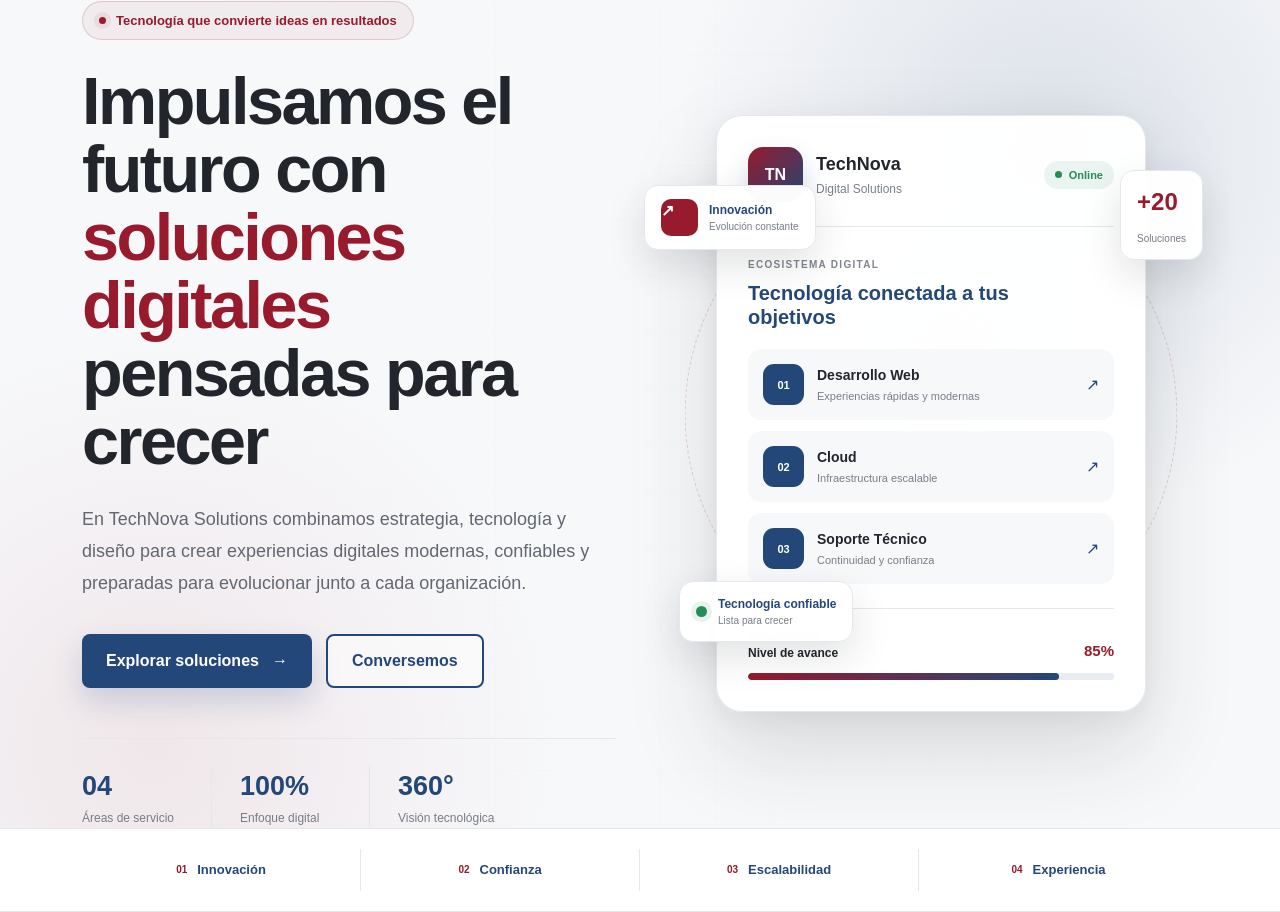
==== index.html @ 2ad4c11a "feat(inicio): agrega banda de valores principales" ====
<!DOCTYPE html>
<html lang="es">

<head>
    <meta charset="UTF-8">
    <meta name="viewport" content="width=device-width, initial-scale=1.0">

    <title>Inicio | TechNova Solutions</title>

    <!-- Bootstrap CSS -->
    <link
        href="https://cdn.jsdelivr.net/npm/bootstrap@5.3.3/dist/css/bootstrap.min.css"
        rel="stylesheet"
    >

    <!-- CSS del proyecto -->
    <link rel="stylesheet" href="css/styles.css">
</head>

<body>

    <!-- =========================================
         NAVBAR
         Será desarrollado por el Integrante 1
    ========================================== -->
    <header>
        <!-- feature/navbar-footer -->
    </header>

    <!-- =========================================
         CONTENIDO PRINCIPAL
         Será desarrollado por el Integrante 1
    ========================================== -->
    <main>



        <!-- ======================================================
     HERO PRINCIPAL - INTEGRANTE 1
     Rama: feature/inicio
======================================================= -->
<section class="hero-home">

    <div class="hero-grid-decoration"></div>

    <div class="container position-relative">

        <div class="row align-items-center g-5 hero-row">

            <!-- COLUMNA IZQUIERDA -->
            <div class="col-lg-6">

                <div class="hero-content">

                    <div class="hero-badge">
                        <span class="hero-badge-dot"></span>
                        Tecnología que convierte ideas en resultados
                    </div>

                    <h1 class="hero-title">
                        Impulsamos el futuro con

                        <span class="hero-highlight">
                            soluciones digitales
                        </span>

                        pensadas para crecer
                    </h1>

                    <p class="hero-description">
                        En TechNova Solutions combinamos estrategia,
                        tecnología y diseño para crear experiencias
                        digitales modernas, confiables y preparadas
                        para evolucionar junto a cada organización.
                    </p>

                    <div class="hero-actions">

                        <a
                            href="servicios.html"
                            class="btn-team hero-primary-action"
                        >
                            Explorar soluciones
                            <span>→</span>
                        </a>

                        <a
                            href="contacto.html"
                            class="hero-secondary-action"
                        >
                            Conversemos
                        </a>

                    </div>

                    <div class="hero-metrics">

                        <div class="hero-metric">
                            <strong>04</strong>
                            <span>Áreas de servicio</span>
                        </div>

                        <div class="hero-metric">
                            <strong>100%</strong>
                            <span>Enfoque digital</span>
                        </div>

                        <div class="hero-metric">
                            <strong>360°</strong>
                            <span>Visión tecnológica</span>
                        </div>

                    </div>

                </div>

            </div>


            <!-- COLUMNA DERECHA -->
            <div class="col-lg-6">

                <div class="hero-visual">

                    <div class="visual-halo visual-halo-one"></div>
                    <div class="visual-halo visual-halo-two"></div>

                    <article class="digital-dashboard">

                        <div class="dashboard-header">

                            <div class="dashboard-brand">

                                <div class="dashboard-logo">
                                    TN
                                </div>

                                <div>
                                    <strong>TechNova</strong>
                                    <small>Digital Solutions</small>
                                </div>

                            </div>

                            <div class="dashboard-status">
                                <span></span>
                                Online
                            </div>

                        </div>

                        <div class="dashboard-divider"></div>

                        <div class="dashboard-heading">

                            <span>
                                ECOSISTEMA DIGITAL
                            </span>

                            <h3>
                                Tecnología conectada
                                a tus objetivos
                            </h3>

                        </div>

                        <div class="dashboard-services">

                            <div class="dashboard-service">

                                <div class="dashboard-service-number">
                                    01
                                </div>

                                <div class="dashboard-service-text">
                                    <strong>Desarrollo Web</strong>
                                    <span>Experiencias rápidas y modernas</span>
                                </div>

                                <span class="dashboard-arrow">↗</span>

                            </div>

                            <div class="dashboard-service">

                                <div class="dashboard-service-number">
                                    02
                                </div>

                                <div class="dashboard-service-text">
                                    <strong>Cloud</strong>
                                    <span>Infraestructura escalable</span>
                                </div>

                                <span class="dashboard-arrow">↗</span>

                            </div>

                            <div class="dashboard-service">

                                <div class="dashboard-service-number">
                                    03
                                </div>

                                <div class="dashboard-service-text">
                                    <strong>Soporte Técnico</strong>
                                    <span>Continuidad y confianza</span>
                                </div>

                                <span class="dashboard-arrow">↗</span>

                            </div>

                        </div>

                        <div class="dashboard-performance">

                            <div class="performance-top">

                                <div>
                                    <span>Evolución digital</span>
                                    <strong>Nivel de avance</strong>
                                </div>

                                <strong class="performance-value">
                                    85%
                                </strong>

                            </div>

                            <div class="performance-bar">
                                <span></span>
                            </div>

                        </div>

                    </article>

                    <div class="hero-floating-card floating-card-top">

                        <span class="floating-icon floating-icon-red">
                            ↗
                        </span>

                        <div>
                            <strong>Innovación</strong>
                            <small>Evolución constante</small>
                        </div>

                    </div>

                    <div class="hero-floating-card floating-card-right">

                        <strong class="floating-big-number">
                            +20
                        </strong>

                        <span>Soluciones</span>

                    </div>

                    <div class="hero-floating-card floating-card-bottom">

                        <span class="availability-dot"></span>

                        <div>
                            <strong>Tecnología confiable</strong>
                            <small>Lista para crecer</small>
                        </div>

                    </div>

                </div>

            </div>

        </div>

    </div>

</section>

       <!-- ======================================================
     BANDA DE VALORES
======================================================= -->
<section class="brand-strip">

    <div class="container">

        <div class="brand-strip-grid">

            <div class="brand-strip-item">
                <span>01</span>
                Innovación
            </div>

            <div class="brand-strip-item">
                <span>02</span>
                Confianza
            </div>

            <div class="brand-strip-item">
                <span>03</span>
                Escalabilidad
            </div>

            <div class="brand-strip-item">
                <span>04</span>
                Experiencia
            </div>

        </div>

    </div>

</section>

    </main>

    <!-- =========================================
         FOOTER
         Será desarrollado por el Integrante 1
    ========================================== -->
    <footer>
        <!-- feature/navbar-footer -->
    </footer>

    <!-- Bootstrap JavaScript -->
    <script
        src="https://cdn.jsdelivr.net/npm/bootstrap@5.3.3/dist/js/bootstrap.bundle.min.js">
    </script>

    <!-- JavaScript del proyecto -->
    <script src="js/main.js"></script>

</body>

</html>
---- css/styles.css ----
/* =========================================
   TECHNOVA SOLUTIONS
   ESTILOS GENERALES DEL PROYECTO
========================================= */

:root {
  --color-primary: #971a2d;
  --color-secondary: #244779;
  --color-success: #278c57;
  --color-accent: #d98a00;
  --color-text: #22252b;
  --color-bg: #f7f8fa;
  --color-white: #ffffff;
  --color-border: #e5e7eb;
}

/* =========================================
   CONFIGURACIÓN GENERAL
========================================= */

* {
  box-sizing: border-box;
}

html {
  scroll-behavior: smooth;
}

body {
  margin: 0;
  padding: 0;
  font-family: Arial, Helvetica, sans-serif;
  color: var(--color-text);
  background-color: var(--color-bg);
}

/* =========================================
   TEXTOS
========================================= */

h1,
h2,
h3,
h4,
h5,
h6 {
  font-family: Arial, Helvetica, sans-serif;
  font-weight: 700;
}

p {
  line-height: 1.6;
}

.section-title {
  color: var(--color-primary);
  font-weight: 700;
  margin-bottom: 20px;
}

/* =========================================
   BOTONES
========================================= */

.btn-team {
  display: inline-block;
  background-color: var(--color-secondary);
  color: var(--color-white);
  border: none;
  border-radius: 8px;
  padding: 10px 18px;
  text-decoration: none;
  cursor: pointer;
  transition: 0.3s ease;
}

.btn-team:hover {
  background-color: var(--color-primary);
  color: var(--color-white);
}

/* =========================================
   TARJETAS
========================================= */

.card-team {
  background-color: var(--color-white);
  border: 1px solid var(--color-border);
  border-radius: 12px;
  padding: 20px;
  box-shadow: 0 4px 14px rgba(0, 0, 0, 0.08);
  transition: 0.3s ease;
}

.card-team:hover {
  transform: translateY(-4px);
  box-shadow: 0 6px 18px rgba(0, 0, 0, 0.12);
}

/* =========================================
   CONTENEDORES
========================================= */

.section {
  padding: 60px 0;
}

.container-team {
  width: 90%;
  max-width: 1200px;
  margin: 0 auto;
}

/* =========================================
   INICIO - INTEGRANTE 1
========================================= */
.hero-home {
    position: relative;
    overflow: hidden;

    min-height: 92vh;

    display: flex;
    align-items: center;

    background:
        radial-gradient(
            circle at 82% 18%,
            rgba(36, 71, 121, 0.13),
            transparent 30%
        ),
        radial-gradient(
            circle at 12% 90%,
            rgba(151, 26, 45, 0.08),
            transparent 30%
        ),
        var(--color-bg);
}

.hero-row {
    min-height: 82vh;
}


/* GRID DECORATIVO */

.hero-grid-decoration {
    position: absolute;
    inset: 0;

    opacity: 0.25;

    background-image:
        linear-gradient(
            rgba(36, 71, 121, 0.04) 1px,
            transparent 1px
        ),
        linear-gradient(
            90deg,
            rgba(36, 71, 121, 0.04) 1px,
            transparent 1px
        );

    background-size: 55px 55px;

    mask-image:
        linear-gradient(
            to right,
            transparent,
            black 50%,
            transparent
        );

    pointer-events: none;
}


/* HERO CONTENT */

.hero-content {
    position: relative;
    z-index: 5;
}


.hero-badge {
    display: inline-flex;
    align-items: center;
    gap: 10px;

    margin-bottom: 28px;
    padding: 9px 16px;

    border: 1px solid rgba(151, 26, 45, 0.17);
    border-radius: 999px;

    color: var(--color-primary);
    background-color: rgba(151, 26, 45, 0.055);

    font-size: 13px;
    font-weight: 700;
}


.hero-badge-dot {
    width: 7px;
    height: 7px;

    border-radius: 50%;

    background-color: var(--color-primary);

    box-shadow:
        0 0 0 5px rgba(151, 26, 45, 0.08);
}


.hero-title {
    max-width: 700px;

    margin-bottom: 27px;

    color: var(--color-text);

    font-size: clamp(45px, 5.2vw, 73px);
    font-weight: 800;

    line-height: 1.02;
    letter-spacing: -2.5px;
}


.hero-highlight {
    position: relative;

    display: inline;

    color: var(--color-primary);
}


.hero-description {
    max-width: 610px;

    color: #626771;

    font-size: 18px;
    line-height: 1.8;
}


/* BOTONES HERO */

.hero-actions {
    display: flex;
    flex-wrap: wrap;
    gap: 14px;

    margin-top: 34px;
}


.hero-primary-action {
    display: inline-flex;
    align-items: center;
    gap: 13px;

    padding: 14px 24px;

    font-weight: 700;

    box-shadow:
        0 13px 30px rgba(36, 71, 121, 0.19);
}


.hero-primary-action span {
    transition: transform 0.25s ease;
}


.hero-primary-action:hover span {
    transform: translateX(5px);
}


.hero-secondary-action {
    display: inline-flex;
    align-items: center;
    justify-content: center;

    padding: 13px 24px;

    border: 2px solid var(--color-secondary);
    border-radius: 8px;

    color: var(--color-secondary);
    background-color: rgba(255, 255, 255, 0.5);

    text-decoration: none;
    font-weight: 700;

    transition: all 0.25s ease;
}


.hero-secondary-action:hover {
    color: var(--color-white);
    background-color: var(--color-secondary);

    transform: translateY(-2px);
}


/* MÉTRICAS */

.hero-metrics {
    display: flex;

    max-width: 650px;

    margin-top: 50px;
    padding-top: 27px;

    border-top: 1px solid var(--color-border);
}


.hero-metric {
    min-width: 130px;

    margin-right: 28px;
    padding-right: 28px;

    border-right: 1px solid var(--color-border);
}


.hero-metric:last-child {
    border-right: 0;
}


.hero-metric strong,
.hero-metric span {
    display: block;
}


.hero-metric strong {
    color: var(--color-secondary);

    font-size: 27px;
    font-weight: 800;
}


.hero-metric span {
    margin-top: 3px;

    color: #787D86;

    font-size: 12px;
}


/* ==========================================================
   HERO VISUAL
========================================================== */

.hero-visual {
    position: relative;

    min-height: 580px;

    display: flex;
    align-items: center;
    justify-content: center;
}


.visual-halo {
    position: absolute;

    border-radius: 50%;

    pointer-events: none;
}


.visual-halo-one {
    width: 440px;
    height: 440px;

    background:
        radial-gradient(
            circle,
            rgba(36, 71, 121, 0.11),
            transparent 68%
        );
}


.visual-halo-two {
    width: 440px;
    height: 440px;

    border: 1px dashed rgba(151, 26, 45, 0.17);

    transform: scale(1.12);
}


/* DASHBOARD */

.digital-dashboard {
    position: relative;
    z-index: 3;

    width: min(430px, 88%);

    padding: 31px;

    border: 1px solid rgba(229, 231, 235, 0.95);
    border-radius: 26px;

    background-color: rgba(255, 255, 255, 0.97);

    box-shadow:
        0 38px 90px rgba(34, 37, 43, 0.15),
        0 8px 25px rgba(34, 37, 43, 0.05);

    transition:
        transform 0.35s ease,
        box-shadow 0.35s ease;
}


.digital-dashboard:hover {
    transform: translateY(-6px);

    box-shadow:
        0 45px 100px rgba(34, 37, 43, 0.17);
}


/* HEADER */

.dashboard-header {
    display: flex;
    align-items: center;
    justify-content: space-between;
}


.dashboard-brand {
    display: flex;
    align-items: center;
    gap: 13px;
}


.dashboard-logo {
    width: 55px;
    height: 55px;

    display: flex;
    align-items: center;
    justify-content: center;

    border-radius: 15px;

    color: var(--color-white);

    background:
        linear-gradient(
            135deg,
            var(--color-primary),
            var(--color-secondary)
        );

    box-shadow:
        0 10px 25px rgba(36, 71, 121, 0.18);

    font-weight: 800;
}


.dashboard-brand strong,
.dashboard-brand small {
    display: block;
}


.dashboard-brand strong {
    color: var(--color-text);

    font-size: 18px;
}


.dashboard-brand small {
    margin-top: 2px;

    color: #7A7F88;

    font-size: 12px;
}


.dashboard-status {
    display: flex;
    align-items: center;
    gap: 7px;

    padding: 6px 11px;

    border-radius: 999px;

    color: var(--color-success);
    background-color: rgba(39, 140, 87, 0.09);

    font-size: 11px;
    font-weight: 700;
}


.dashboard-status span {
    width: 7px;
    height: 7px;

    border-radius: 50%;

    background-color: var(--color-success);
}


.dashboard-divider {
    height: 1px;

    margin: 24px 0;

    background-color: var(--color-border);
}


/* HEADING */

.dashboard-heading {
    margin-bottom: 20px;
}


.dashboard-heading span {
    color: #81858D;

    font-size: 10px;
    font-weight: 800;

    letter-spacing: 1.3px;
}


.dashboard-heading h3 {
    max-width: 280px;

    margin-top: 6px;
    margin-bottom: 0;

    color: var(--color-secondary);

    font-size: 20px;
    font-weight: 800;
}


/* SERVICES */

.dashboard-services {
    display: flex;
    flex-direction: column;
    gap: 11px;
}


.dashboard-service {
    display: flex;
    align-items: center;
    gap: 13px;

    padding: 14px;

    border: 1px solid transparent;
    border-radius: 13px;

    background-color: var(--color-bg);

    transition: all 0.25s ease;
}


.dashboard-service:hover {
    border-color: rgba(36, 71, 121, 0.16);

    background-color: var(--color-white);

    transform: translateX(5px);
}


.dashboard-service-number {
    min-width: 41px;
    height: 41px;

    display: flex;
    align-items: center;
    justify-content: center;

    border-radius: 11px;

    color: var(--color-white);
    background-color: var(--color-secondary);

    font-size: 11px;
    font-weight: 800;
}


.dashboard-service-text {
    flex: 1;
}


.dashboard-service-text strong,
.dashboard-service-text span {
    display: block;
}


.dashboard-service-text strong {
    color: var(--color-text);

    font-size: 14px;
}


.dashboard-service-text span {
    margin-top: 2px;

    color: #797E87;

    font-size: 11px;
}


.dashboard-arrow {
    color: var(--color-secondary);

    font-size: 16px;

    transition: transform 0.25s ease;
}


.dashboard-service:hover .dashboard-arrow {
    transform: translate(3px, -3px);
}


/* PERFORMANCE */

.dashboard-performance {
    margin-top: 24px;
    padding-top: 20px;

    border-top: 1px solid var(--color-border);
}


.performance-top {
    display: flex;
    justify-content: space-between;
    align-items: flex-end;

    margin-bottom: 11px;
}


.performance-top span,
.performance-top strong {
    display: block;
}


.performance-top span {
    color: #7A7F88;

    font-size: 10px;
}


.performance-top div strong {
    color: var(--color-text);

    font-size: 12px;
}


.performance-value {
    color: var(--color-primary);

    font-size: 15px;
}


.performance-bar {
    height: 7px;

    overflow: hidden;

    border-radius: 50px;

    background-color: #E9ECF1;
}


.performance-bar span {
    display: block;

    width: 85%;
    height: 100%;

    border-radius: 50px;

    background:
        linear-gradient(
            90deg,
            var(--color-primary),
            var(--color-secondary)
        );
}


/* ==========================================================
   FLOATING CARDS
========================================================== */

.hero-floating-card {
    position: absolute;
    z-index: 5;

    display: flex;
    align-items: center;
    gap: 11px;

    padding: 13px 16px;

    border: 1px solid var(--color-border);
    border-radius: 14px;

    background-color: rgba(255, 255, 255, 0.98);

    box-shadow:
        0 15px 38px rgba(34, 37, 43, 0.13);
}


.hero-floating-card strong,
.hero-floating-card span,
.hero-floating-card small {
    display: block;
}


.hero-floating-card strong {
    color: var(--color-secondary);

    font-size: 12px;
}


.hero-floating-card small,
.hero-floating-card > span:not(.floating-icon) {
    color: #777C85;

    font-size: 10px;
}


.floating-card-top {
    top: 70px;
    left: -20px;
}


.floating-card-right {
    top: 55px;
    right: -5px;

    flex-direction: column;
    align-items: flex-start;
}


.floating-card-bottom {
    bottom: 70px;
    left: 15px;
}


.floating-big-number {
    color: var(--color-primary) !important;

    font-size: 24px !important;
}


.floating-icon {
    width: 37px;
    height: 37px;

    display: flex;
    align-items: center;
    justify-content: center;

    border-radius: 10px;

    font-weight: 800;
}


.floating-icon-red {
    color: var(--color-white);
    background-color: var(--color-primary);
}


.availability-dot {
    width: 11px;
    height: 11px;

    border-radius: 50%;

    background-color: var(--color-success);

    box-shadow:
        0 0 0 5px rgba(39, 140, 87, 0.10);
}


/* ==========================================================
   BRAND STRIP
========================================================== */

.brand-strip {
    padding: 20px 0;

    border-top: 1px solid var(--color-border);
    border-bottom: 1px solid var(--color-border);

    background-color: var(--color-white);
}

.brand-strip-grid {
    display: grid;
    grid-template-columns: repeat(4, 1fr);
}

.brand-strip-item {
    display: flex;
    align-items: center;
    justify-content: center;
    gap: 10px;

    padding: 11px 20px;

    border-right: 1px solid var(--color-border);

    color: var(--color-secondary);

    font-size: 13px;
    font-weight: 700;
}

.brand-strip-item:last-child {
    border-right: 0;
}

.brand-strip-item span {
    color: var(--color-primary);

    font-size: 10px;
    font-weight: 800;
}



/* =========================================
   NAVBAR Y FOOTER - INTEGRANTE 1
========================================= */

/* =========================================
   SERVICIOS - INTEGRANTE 2
========================================= */

.card-team h3 {
  color: var(--color-secondary);
  margin-bottom: 12px;
}

.card-team p {
  font-size: 15px;
  color: var(--color-text);
}

.card-team .btn-team {
  margin-top: 10px;
  font-size: 14px;
}

/* =========================================
   FILTRO DE SERVICIOS - INTEGRANTE 2
========================================= */

/* =========================================
   SOLUCIONES - INTEGRANTE 3
========================================= */

/* =========================================
   DETALLE DE SOLUCIÓN - INTEGRANTE 3
========================================= */

/* =========================================
   NOSOTROS - INTEGRANTE 4
========================================= */

/* =========================================
   EQUIPO - INTEGRANTE 4
========================================= */

/* ===== CONTACTO - INTEGRANTE 5 ===== */
#form-contacto .form-label {
    font-weight: 600;
    color: var(--color-text);
}

#form-contacto .form-control:focus {
    border-color: var(--color-secondary);
    box-shadow: 0 0 0 0.2rem rgba(36, 71, 121, 0.25);
}

#form-contacto .btn-primary {
    background-color: var(--color-primary);
    border-color: var(--color-primary);
    border-radius: 8px;
}
@media (max-width: 576px) {
    #form-contacto {
        padding: 0.5rem;
    }
}

/* =========================================
   VALIDACIÓN DE CONTACTO - INTEGRANTE 5
========================================= */

/* =========================================
   FAQ - INTEGRANTE 6
========================================= */
.faq-section {
    padding: 60px 0;
}

.faq-intro {
    margin-bottom: 30px;
    color: var(--color-text);
}

.faq-accordion {
    max-width: 900px;
    margin: 0 auto;
}

.faq-accordion .accordion-item {
    border: 1px solid var(--color-border);
    border-radius: 12px;
    margin-bottom: 15px;
    overflow: hidden;
    background-color: var(--color-white);
    box-shadow: 0 4px 14px rgba(0, 0, 0, 0.08);
}

.faq-accordion .accordion-button {
    font-weight: 700;
    color: var(--color-secondary);
    background-color: var(--color-white);
}

.faq-accordion .accordion-button:not(.collapsed) {
    color: var(--color-white);
    background-color: var(--color-primary);
    box-shadow: none;
}

.faq-accordion .accordion-button:focus {
    box-shadow: none;
    border-color: transparent;
}

.faq-accordion .accordion-body {
    color: var(--color-text);
    background-color: var(--color-white);
    line-height: 1.6;
}

/* =========================================
   TESTIMONIOS - INTEGRANTE 6
========================================= */
.testimonios-section {
  padding: 60px 0;
}

.testimonios-intro {
  margin-bottom: 30px;
  color: var(--color-text);
}

.testimonios-card {
  height: 100%;
  display: flex;
  flex-direction: column;
  justify-content: space-between;
}

.testimonios-card h3 {
  color: var(--color-secondary);
  margin-bottom: 8px;
}

.testimonios-card .text-muted {
  font-size: 14px;
  margin-bottom: 15px;
}

.testimonios-card p {
  margin-bottom: 0;
}

/* =========================================
   RESPONSIVE GENERAL
========================================= */

@media (max-width: 768px) {
  .section {
    padding: 40px 0;
  }

  .container-team {
    width: 94%;
  }
}
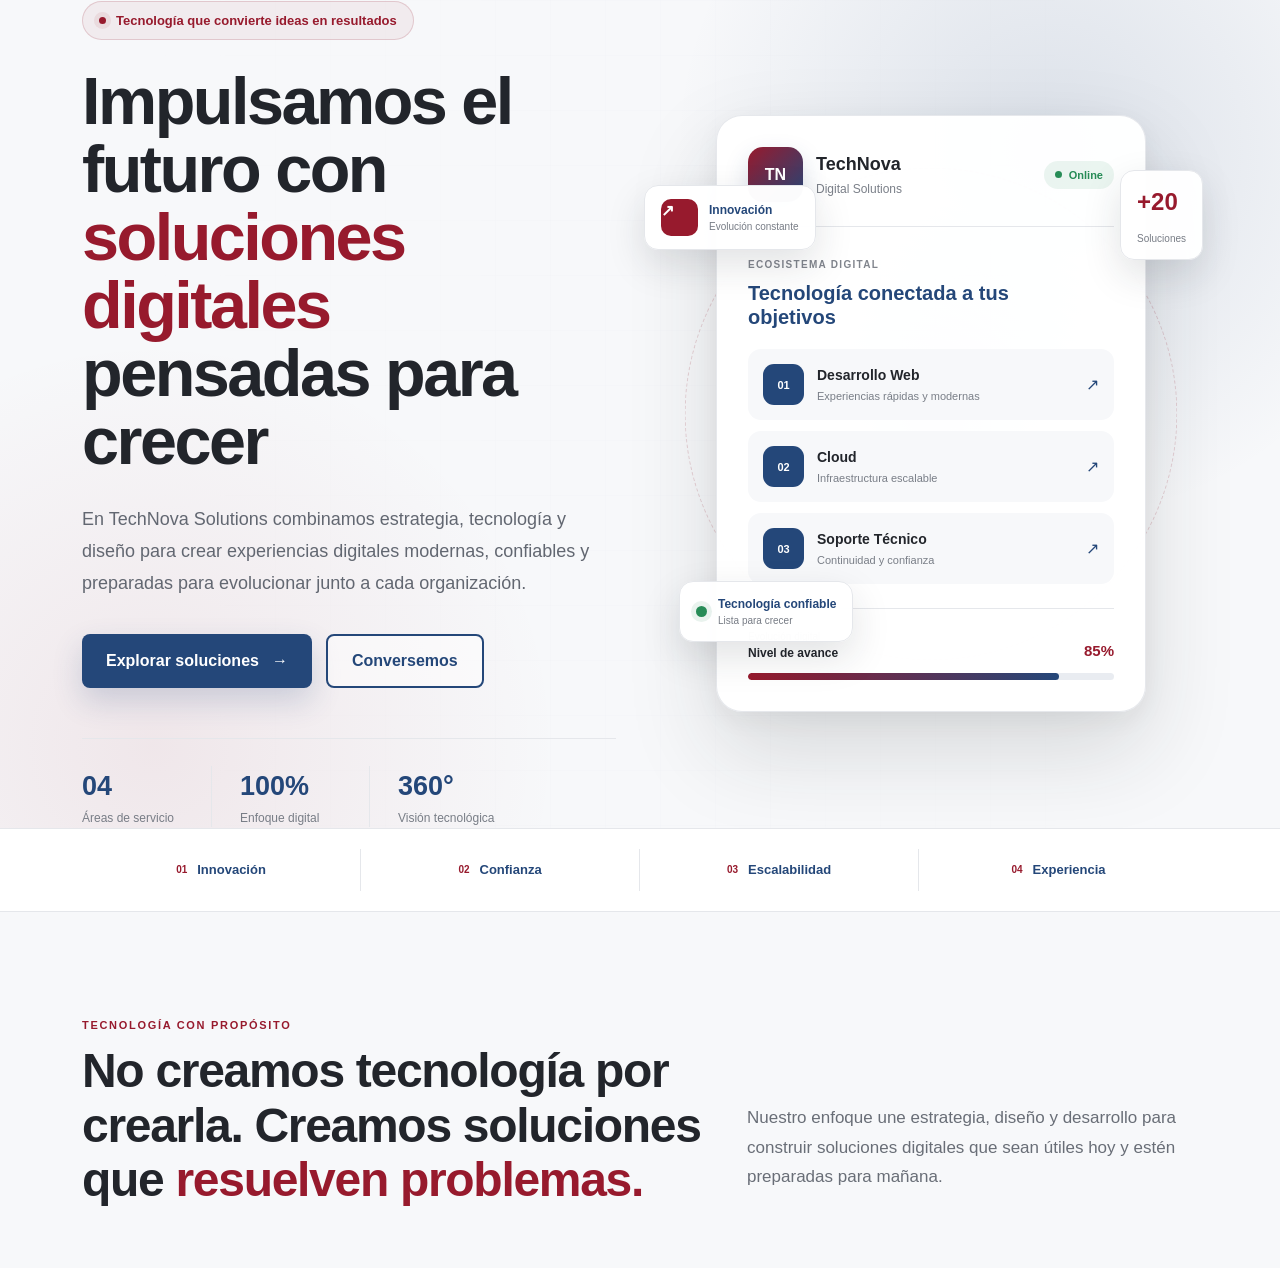
==== commit 17cbc42d: "feat(inicio): agrega introduccion tecnologica" ====
--- a/index.html
+++ b/index.html
@@ -315,6 +315,46 @@
 
 </section>
 
+
+<!-- ======================================================
+     INTRODUCCIÓN
+======================================================= -->
+<section class="home-introduction section">
+
+    <div class="container">
+
+        <div class="row align-items-end g-4">
+
+            <div class="col-lg-7">
+
+                <span class="section-kicker">
+                    TECNOLOGÍA CON PROPÓSITO
+                </span>
+
+                <h2 class="home-display-title">
+                    No creamos tecnología por crearla.
+                    Creamos soluciones que
+                    <span>resuelven problemas.</span>
+                </h2>
+
+            </div>
+
+            <div class="col-lg-5">
+
+                <p class="section-lead">
+                    Nuestro enfoque une estrategia, diseño y desarrollo
+                    para construir soluciones digitales que sean útiles
+                    hoy y estén preparadas para mañana.
+                </p>
+
+            </div>
+
+        </div>
+
+    </div>
+
+</section>
+
     </main>
 
     <!-- =========================================
--- a/css/styles.css
+++ b/css/styles.css
@@ -893,7 +893,59 @@
     font-weight: 800;
 }
 
-
+/* ==========================================================
+   TEXTOS DE SECCIONES
+========================================================== */
+
+.section-kicker {
+    display: inline-block;
+
+    margin-bottom: 11px;
+
+    color: var(--color-primary);
+
+    font-size: 11px;
+    font-weight: 800;
+
+    letter-spacing: 1.7px;
+}
+
+.home-display-title {
+    max-width: 800px;
+
+    margin-bottom: 0;
+
+    color: var(--color-text);
+
+    font-size: clamp(32px, 4.5vw, 48px);
+    font-weight: 800;
+
+    line-height: 1.14;
+    letter-spacing: -1.3px;
+}
+
+.home-display-title span {
+    color: var(--color-primary);
+}
+
+.section-lead {
+    max-width: 630px;
+
+    color: #696E77;
+
+    font-size: 17px;
+    line-height: 1.75;
+}
+
+
+/* INTRODUCCIÓN */
+
+.home-introduction {
+    padding-top: 100px;
+    padding-bottom: 60px;
+
+    background-color: var(--color-bg);
+}
 
 /* =========================================
    NAVBAR Y FOOTER - INTEGRANTE 1
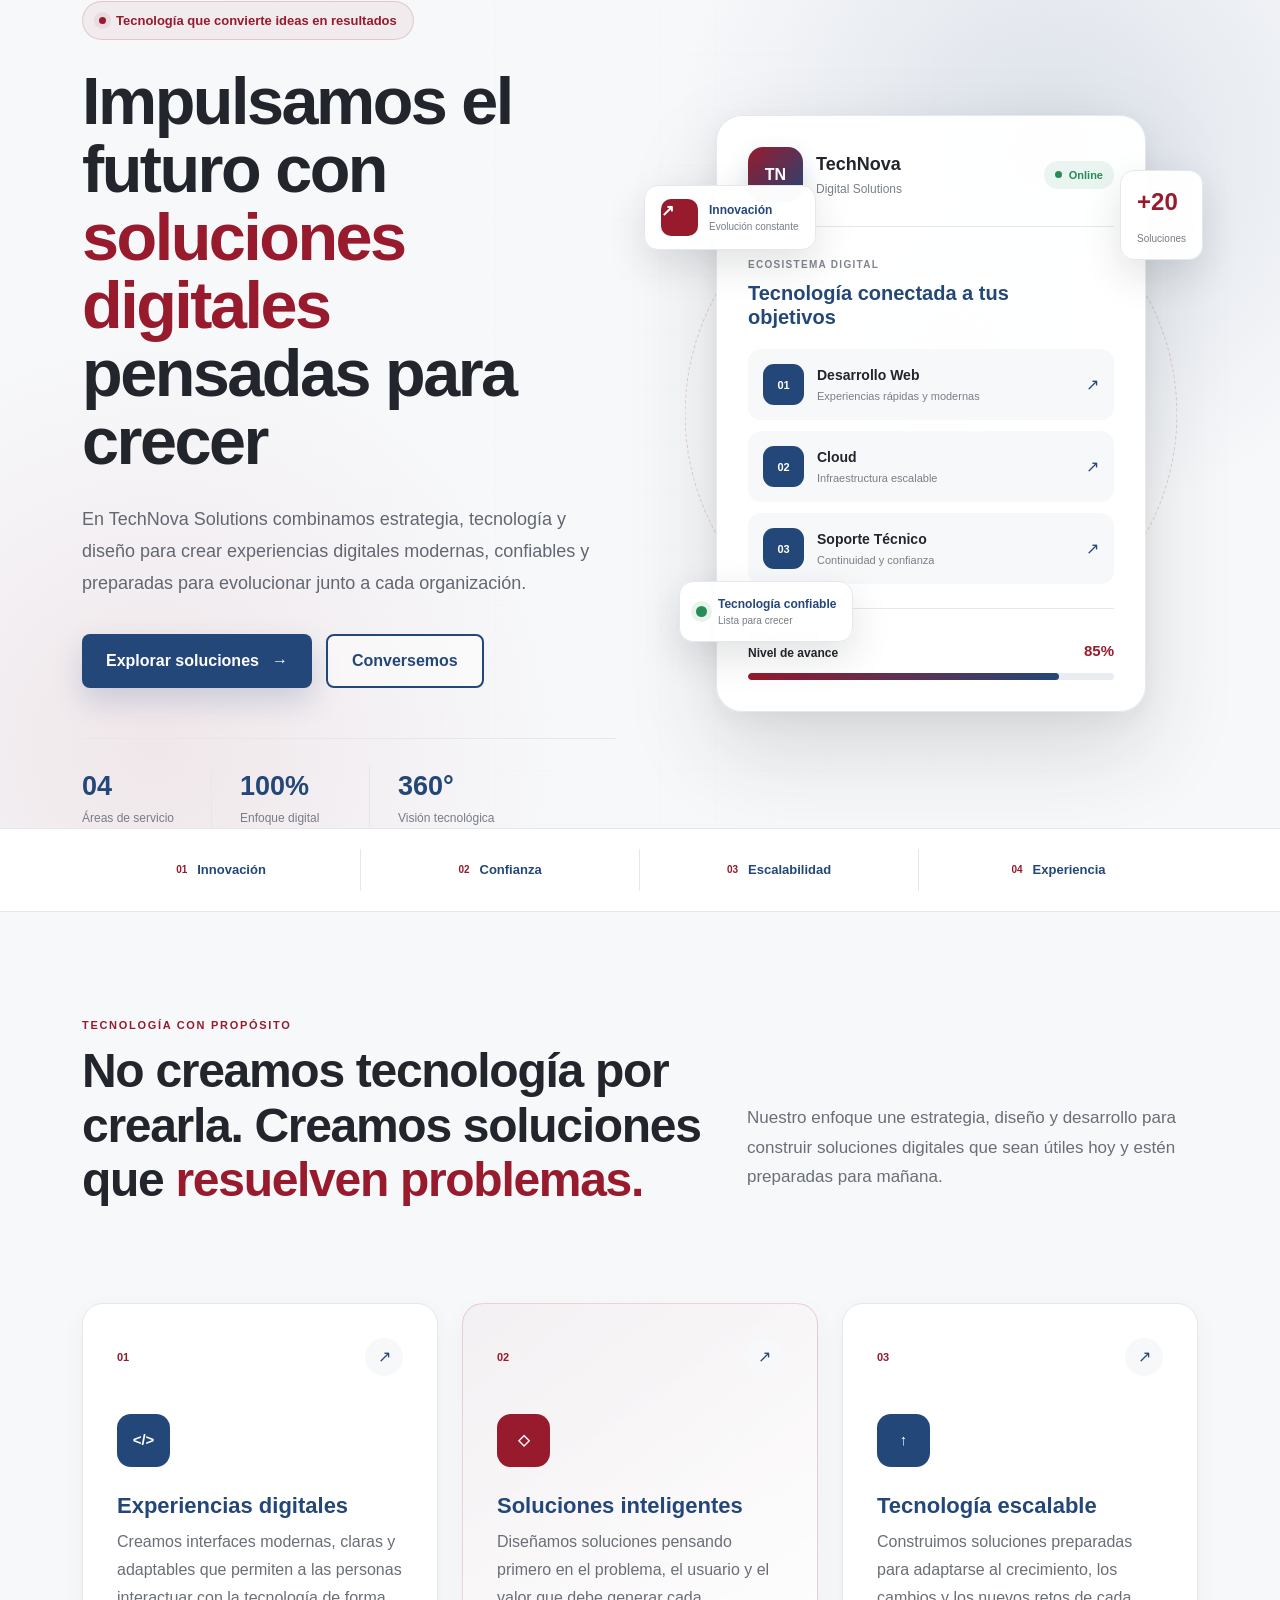
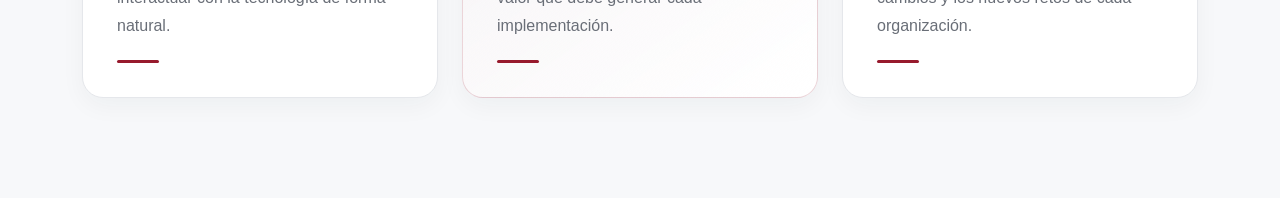
==== commit f6cf9a67: "feat(inicio): agrega capacidades tecnologicas" ====
--- a/index.html
+++ b/index.html
@@ -355,6 +355,145 @@
 
 </section>
 
+<!-- ======================================================
+         CAPACIDADES
+    ======================================================= -->
+    <section class="home-capabilities section">
+
+        <div class="container">
+
+            <div class="row g-4">
+
+
+                <!-- CARD 1 -->
+                <div class="col-lg-4">
+
+                    <article class="premium-card">
+
+                        <div class="premium-card-top">
+
+                            <span class="premium-number">
+                                01
+                            </span>
+
+                            <span class="premium-arrow">
+                                ↗
+                            </span>
+
+                        </div>
+
+
+                        <div class="premium-icon">
+                            &lt;/&gt;
+                        </div>
+
+
+                        <h3>
+                            Experiencias digitales
+                        </h3>
+
+                        <p>
+                            Creamos interfaces modernas, claras y
+                            adaptables que permiten a las personas
+                            interactuar con la tecnología de forma natural.
+                        </p>
+
+
+                        <div class="premium-card-line"></div>
+
+                    </article>
+
+                </div>
+
+
+                <!-- CARD 2 -->
+                <div class="col-lg-4">
+
+                    <article class="premium-card premium-card-featured">
+
+                        <div class="premium-card-top">
+
+                            <span class="premium-number">
+                                02
+                            </span>
+
+                            <span class="premium-arrow">
+                                ↗
+                            </span>
+
+                        </div>
+
+
+                        <div class="premium-icon premium-icon-featured">
+                            ◇
+                        </div>
+
+
+                        <h3>
+                            Soluciones inteligentes
+                        </h3>
+
+                        <p>
+                            Diseñamos soluciones pensando primero en
+                            el problema, el usuario y el valor que debe
+                            generar cada implementación.
+                        </p>
+
+
+                        <div class="premium-card-line"></div>
+
+                    </article>
+
+                </div>
+
+
+                <!-- CARD 3 -->
+                <div class="col-lg-4">
+
+                    <article class="premium-card">
+
+                        <div class="premium-card-top">
+
+                            <span class="premium-number">
+                                03
+                            </span>
+
+                            <span class="premium-arrow">
+                                ↗
+                            </span>
+
+                        </div>
+
+
+                        <div class="premium-icon">
+                            ↑
+                        </div>
+
+
+                        <h3>
+                            Tecnología escalable
+                        </h3>
+
+                        <p>
+                            Construimos soluciones preparadas para
+                            adaptarse al crecimiento, los cambios y
+                            los nuevos retos de cada organización.
+                        </p>
+
+
+                        <div class="premium-card-line"></div>
+
+                    </article>
+
+                </div>
+
+            </div>
+
+        </div>
+
+    </section>
+
+
     </main>
 
     <!-- =========================================
--- a/css/styles.css
+++ b/css/styles.css
@@ -947,6 +947,165 @@
     background-color: var(--color-bg);
 }
 
+/* ==========================================================
+   CAPABILITIES
+========================================================== */
+
+.home-capabilities {
+    padding-top: 35px;
+    padding-bottom: 100px;
+
+    background-color: var(--color-bg);
+}
+
+
+.premium-card {
+    position: relative;
+
+    height: 100%;
+
+    padding: 34px;
+
+    overflow: hidden;
+
+    border: 1px solid var(--color-border);
+    border-radius: 21px;
+
+    background-color: var(--color-white);
+
+    box-shadow:
+        0 8px 25px rgba(34, 37, 43, 0.045);
+
+    transition:
+        transform 0.3s ease,
+        box-shadow 0.3s ease,
+        border-color 0.3s ease;
+}
+
+
+.premium-card:hover {
+    transform: translateY(-8px);
+
+    border-color: rgba(36, 71, 121, 0.20);
+
+    box-shadow:
+        0 24px 50px rgba(34, 37, 43, 0.11);
+}
+
+
+.premium-card-featured {
+    border-color: rgba(151, 26, 45, 0.18);
+
+    background:
+        linear-gradient(
+            145deg,
+            rgba(151, 26, 45, 0.035),
+            var(--color-white)
+        );
+}
+
+
+.premium-card-top {
+    display: flex;
+    justify-content: space-between;
+    align-items: center;
+
+    margin-bottom: 38px;
+}
+
+
+.premium-number {
+    color: var(--color-primary);
+
+    font-size: 11px;
+    font-weight: 800;
+}
+
+
+.premium-arrow {
+    width: 38px;
+    height: 38px;
+
+    display: flex;
+    align-items: center;
+    justify-content: center;
+
+    border-radius: 50%;
+
+    color: var(--color-secondary);
+    background-color: var(--color-bg);
+
+    transition: all 0.25s ease;
+}
+
+
+.premium-card:hover .premium-arrow {
+    color: var(--color-white);
+    background-color: var(--color-secondary);
+
+    transform: rotate(45deg);
+}
+
+
+.premium-icon {
+    width: 53px;
+    height: 53px;
+
+    margin-bottom: 26px;
+
+    display: flex;
+    align-items: center;
+    justify-content: center;
+
+    border-radius: 14px;
+
+    color: var(--color-white);
+    background-color: var(--color-secondary);
+
+    font-size: 15px;
+    font-weight: 800;
+}
+
+
+.premium-icon-featured {
+    background-color: var(--color-primary);
+}
+
+
+.premium-card h3 {
+    color: var(--color-secondary);
+
+    font-size: 22px;
+    font-weight: 800;
+}
+
+
+.premium-card p {
+    margin-bottom: 20px;
+
+    color: #696E77;
+
+    line-height: 1.75;
+}
+
+
+.premium-card-line {
+    width: 42px;
+    height: 3px;
+
+    border-radius: 99px;
+
+    background-color: var(--color-primary);
+
+    transition: width 0.3s ease;
+}
+
+
+.premium-card:hover .premium-card-line {
+    width: 100%;
+}
+
+
 /* =========================================
    NAVBAR Y FOOTER - INTEGRANTE 1
 ========================================= */
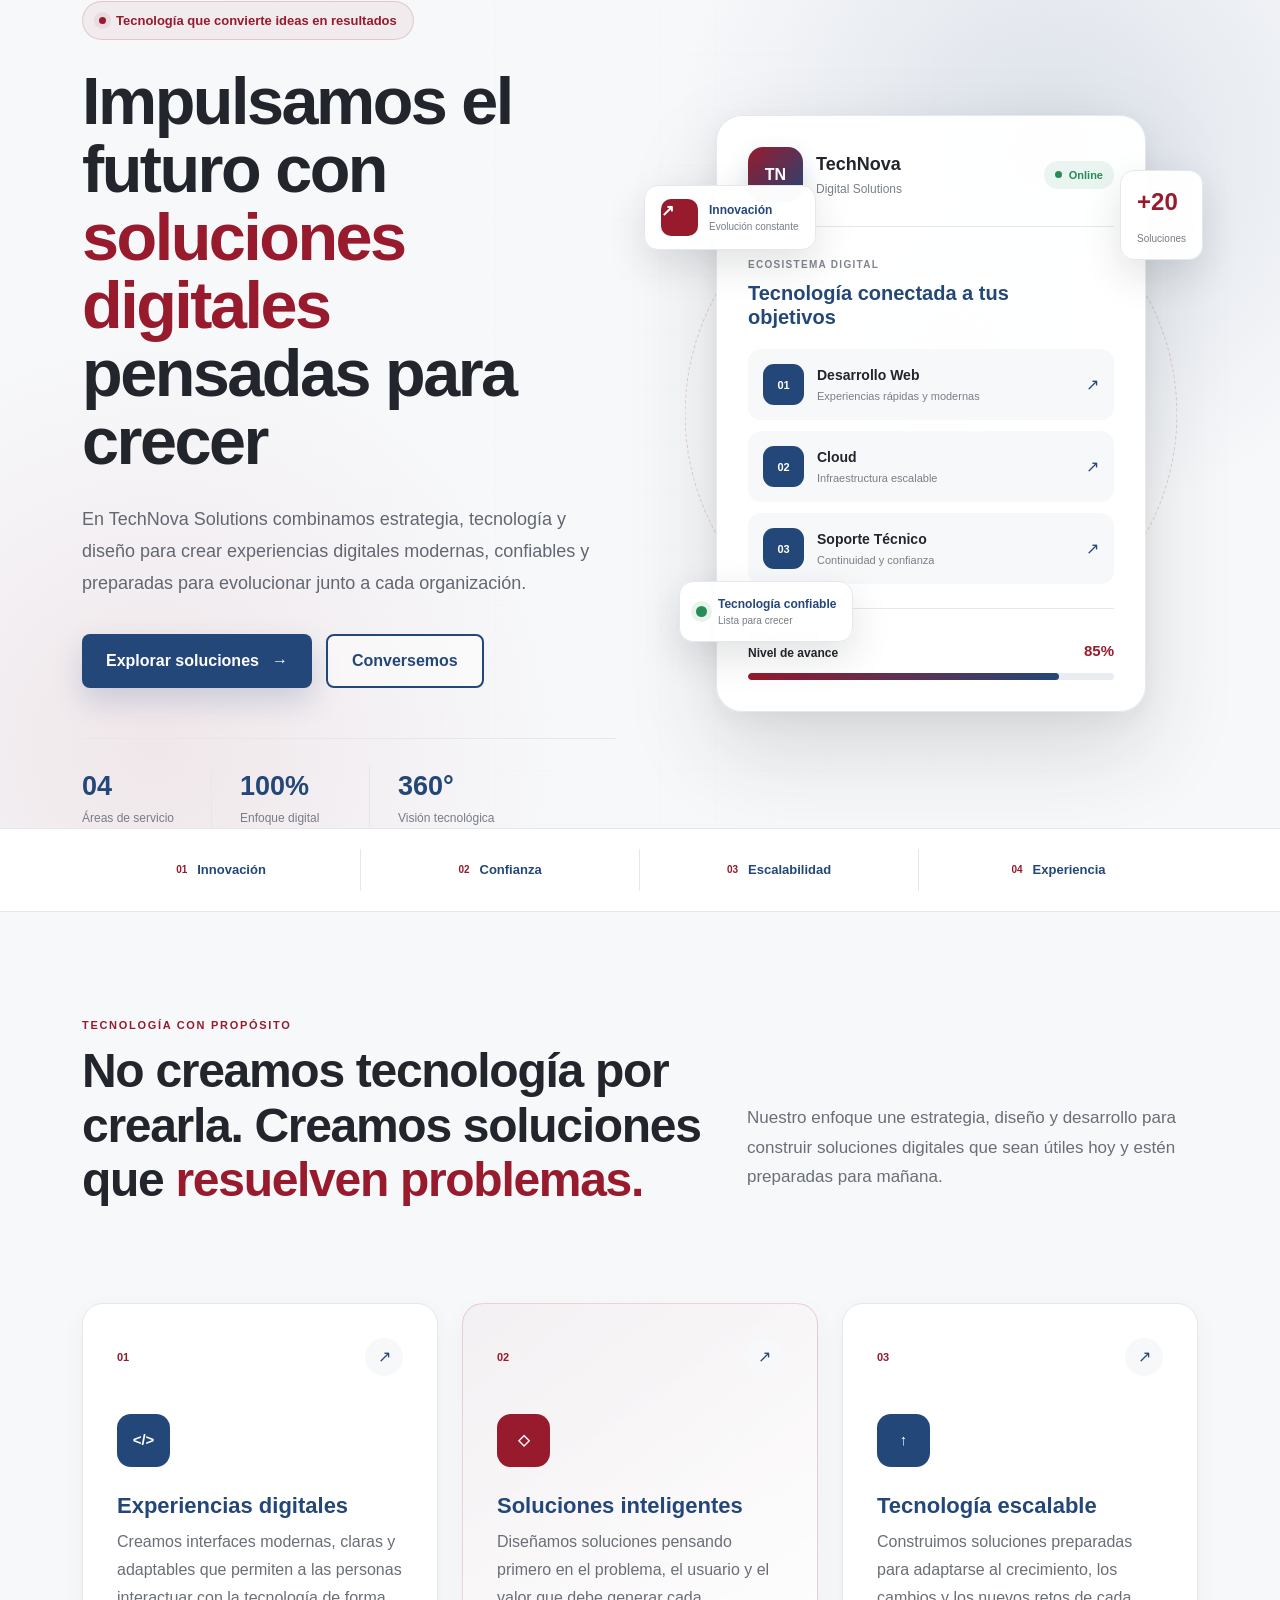
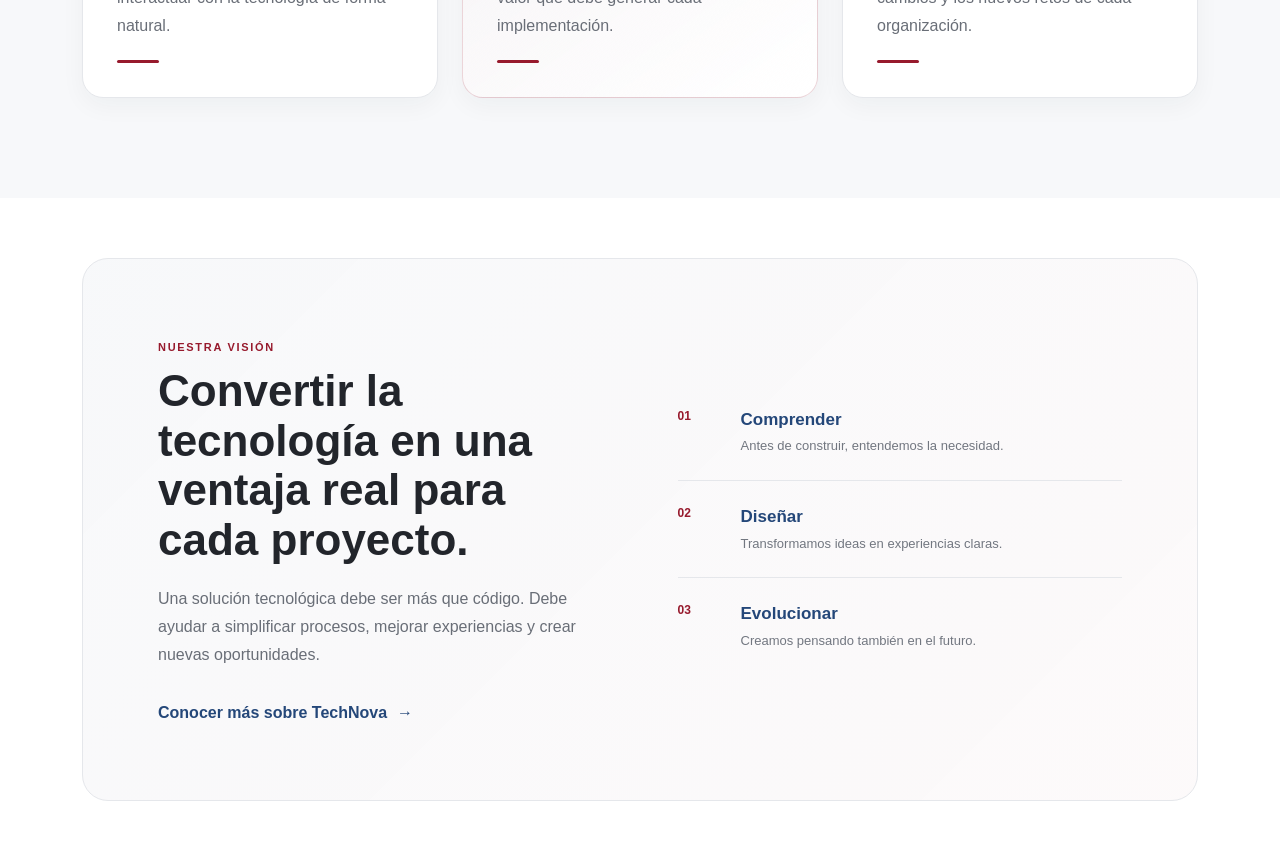
==== commit dab2e4a1: "feat(inicio): agrega seccion de vision e impacto" ====
--- a/index.html
+++ b/index.html
@@ -493,6 +493,110 @@
 
     </section>
 
+    
+    <!-- ======================================================
+         BLOQUE DE IMPACTO
+    ======================================================= -->
+    <section class="home-impact section">
+
+        <div class="container">
+
+            <div class="impact-wrapper">
+
+                <!-- IZQUIERDA -->
+                <div class="impact-content">
+
+                    <span class="section-kicker">
+                        NUESTRA VISIÓN
+                    </span>
+
+                    <h2>
+                        Convertir la tecnología en una
+                        ventaja real para cada proyecto.
+                    </h2>
+
+                    <p>
+                        Una solución tecnológica debe ser más que código.
+                        Debe ayudar a simplificar procesos, mejorar
+                        experiencias y crear nuevas oportunidades.
+                    </p>
+
+
+                    <a
+                        href="nosotros.html"
+                        class="impact-link"
+                    >
+                        Conocer más sobre TechNova
+                        <span>→</span>
+                    </a>
+
+                </div>
+
+
+                <!-- DERECHA -->
+                <div class="impact-data">
+
+                    <div class="impact-data-card">
+
+                        <span class="impact-data-number">
+                            01
+                        </span>
+
+                        <strong>
+                            Comprender
+                        </strong>
+
+                        <p>
+                            Antes de construir,
+                            entendemos la necesidad.
+                        </p>
+
+                    </div>
+
+
+                    <div class="impact-data-card">
+
+                        <span class="impact-data-number">
+                            02
+                        </span>
+
+                        <strong>
+                            Diseñar
+                        </strong>
+
+                        <p>
+                            Transformamos ideas
+                            en experiencias claras.
+                        </p>
+
+                    </div>
+
+
+                    <div class="impact-data-card">
+
+                        <span class="impact-data-number">
+                            03
+                        </span>
+
+                        <strong>
+                            Evolucionar
+                        </strong>
+
+                        <p>
+                            Creamos pensando
+                            también en el futuro.
+                        </p>
+
+                    </div>
+
+                </div>
+
+            </div>
+
+        </div>
+
+    </section>
+
 
     </main>
 
--- a/css/styles.css
+++ b/css/styles.css
@@ -1105,6 +1105,129 @@
     width: 100%;
 }
 
+/* ==========================================================
+   IMPACT
+========================================================== */
+
+.home-impact {
+    background-color: var(--color-white);
+}
+
+
+.impact-wrapper {
+    display: grid;
+    grid-template-columns: 1fr 1fr;
+    gap: 75px;
+
+    align-items: center;
+
+    padding: 75px;
+
+    border: 1px solid var(--color-border);
+    border-radius: 26px;
+
+    background:
+        linear-gradient(
+            135deg,
+            rgba(36, 71, 121, 0.035),
+            rgba(151, 26, 45, 0.025)
+        );
+}
+
+
+.impact-content h2 {
+    max-width: 600px;
+
+    margin-bottom: 20px;
+
+    color: var(--color-text);
+
+    font-size: clamp(31px, 4vw, 44px);
+    font-weight: 800;
+
+    line-height: 1.13;
+}
+
+
+.impact-content p {
+    max-width: 600px;
+
+    color: #696E77;
+
+    line-height: 1.75;
+}
+
+
+.impact-link {
+    display: inline-flex;
+    gap: 10px;
+
+    margin-top: 16px;
+
+    color: var(--color-secondary);
+
+    text-decoration: none;
+    font-weight: 700;
+}
+
+
+.impact-link span {
+    transition: transform 0.25s ease;
+}
+
+
+.impact-link:hover span {
+    transform: translateX(5px);
+}
+
+
+.impact-data {
+    display: flex;
+    flex-direction: column;
+}
+
+
+.impact-data-card {
+    display: grid;
+    grid-template-columns: 45px 1fr;
+    column-gap: 18px;
+
+    padding: 23px 0;
+
+    border-bottom: 1px solid var(--color-border);
+}
+
+
+.impact-data-card:last-child {
+    border-bottom: 0;
+}
+
+
+.impact-data-number {
+    grid-row: span 2;
+
+    color: var(--color-primary);
+
+    font-size: 12px;
+    font-weight: 800;
+}
+
+
+.impact-data-card strong {
+    color: var(--color-secondary);
+
+    font-size: 17px;
+}
+
+
+.impact-data-card p {
+    margin: 4px 0 0;
+
+    color: #727780;
+
+    font-size: 13px;
+}
+
 
 /* =========================================
    NAVBAR Y FOOTER - INTEGRANTE 1
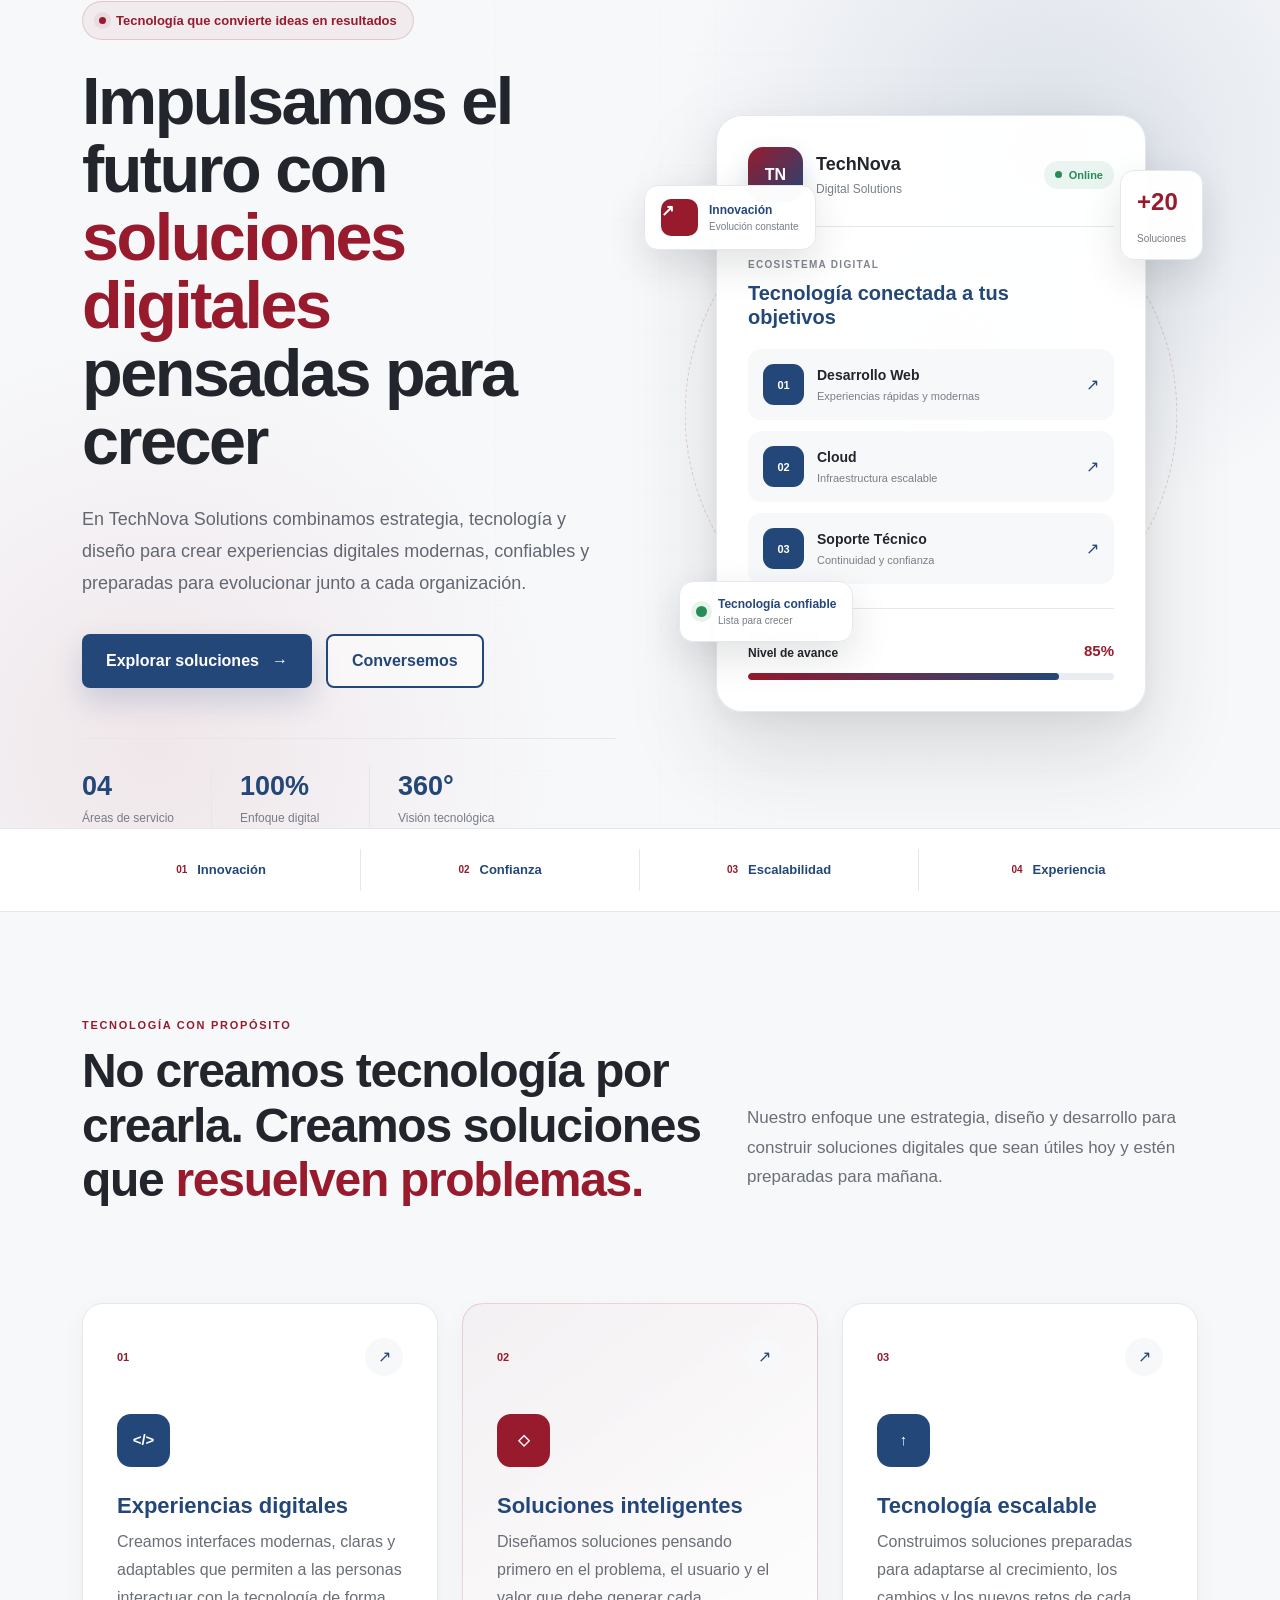
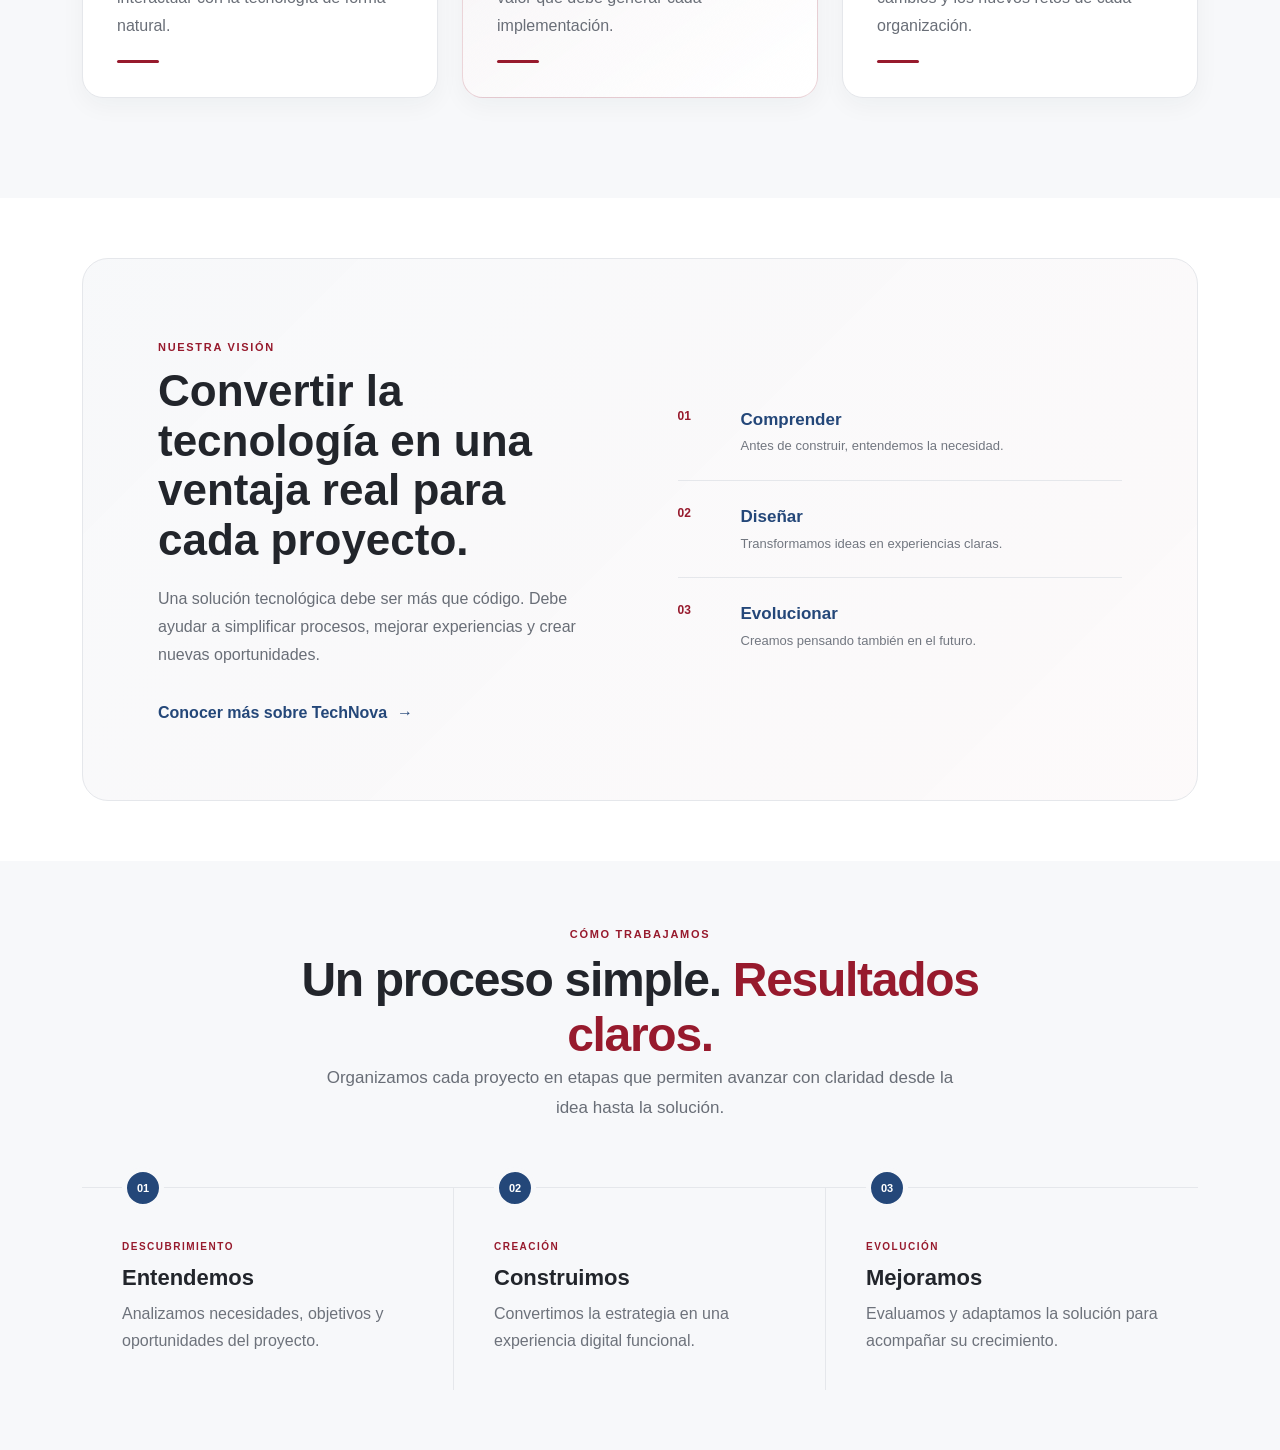
==== commit f66de8cd: "feat(inicio): agrega proceso de trabajo" ====
--- a/index.html
+++ b/index.html
@@ -597,6 +597,123 @@
 
     </section>
 
+     <!-- ======================================================
+         PROCESO
+    ======================================================= -->
+    <section class="home-process section">
+
+        <div class="container">
+
+            <div class="home-section-heading text-center">
+
+                <span class="section-kicker">
+                    CÓMO TRABAJAMOS
+                </span>
+
+                <h2 class="home-display-title">
+                    Un proceso simple.
+                    <span>Resultados claros.</span>
+                </h2>
+
+                <p class="section-lead mx-auto">
+                    Organizamos cada proyecto en etapas que permiten
+                    avanzar con claridad desde la idea hasta la solución.
+                </p>
+
+            </div>
+
+
+            <div class="process-timeline">
+
+
+                <!-- PASO -->
+                <article class="timeline-step">
+
+                    <div class="timeline-number">
+                        01
+                    </div>
+
+                    <div class="timeline-content">
+
+                        <span>
+                            DESCUBRIMIENTO
+                        </span>
+
+                        <h3>
+                            Entendemos
+                        </h3>
+
+                        <p>
+                            Analizamos necesidades, objetivos
+                            y oportunidades del proyecto.
+                        </p>
+
+                    </div>
+
+                </article>
+
+
+                <!-- PASO -->
+                <article class="timeline-step">
+
+                    <div class="timeline-number">
+                        02
+                    </div>
+
+                    <div class="timeline-content">
+
+                        <span>
+                            CREACIÓN
+                        </span>
+
+                        <h3>
+                            Construimos
+                        </h3>
+
+                        <p>
+                            Convertimos la estrategia en una
+                            experiencia digital funcional.
+                        </p>
+
+                    </div>
+
+                </article>
+
+
+                <!-- PASO -->
+                <article class="timeline-step">
+
+                    <div class="timeline-number">
+                        03
+                    </div>
+
+                    <div class="timeline-content">
+
+                        <span>
+                            EVOLUCIÓN
+                        </span>
+
+                        <h3>
+                            Mejoramos
+                        </h3>
+
+                        <p>
+                            Evaluamos y adaptamos la solución
+                            para acompañar su crecimiento.
+                        </p>
+
+                    </div>
+
+                </article>
+
+            </div>
+
+        </div>
+
+    </section>
+
+
+
 
     </main>
 
--- a/css/styles.css
+++ b/css/styles.css
@@ -1229,6 +1229,92 @@
 }
 
 
+/* ==========================================================
+   PROCESS
+========================================================== */
+
+.home-process {
+    background-color: var(--color-bg);
+}
+
+
+.home-section-heading {
+    max-width: 780px;
+
+    margin: 0 auto 65px;
+}
+
+
+.process-timeline {
+    display: grid;
+    grid-template-columns: repeat(3, 1fr);
+
+    border-top: 1px solid var(--color-border);
+}
+
+
+.timeline-step {
+    position: relative;
+
+    padding: 45px 40px 20px;
+
+    border-right: 1px solid var(--color-border);
+}
+
+
+.timeline-step:last-child {
+    border-right: 0;
+}
+
+
+.timeline-number {
+    position: absolute;
+    top: -21px;
+
+    width: 42px;
+    height: 42px;
+
+    display: flex;
+    align-items: center;
+    justify-content: center;
+
+    border: 5px solid var(--color-bg);
+    border-radius: 50%;
+
+    color: var(--color-white);
+    background-color: var(--color-secondary);
+
+    font-size: 11px;
+    font-weight: 800;
+}
+
+
+.timeline-content span {
+    color: var(--color-primary);
+
+    font-size: 10px;
+    font-weight: 800;
+
+    letter-spacing: 1.5px;
+}
+
+
+.timeline-content h3 {
+    margin-top: 8px;
+
+    color: var(--color-text);
+
+    font-size: 22px;
+}
+
+
+.timeline-content p {
+    color: #6D727B;
+
+    line-height: 1.7;
+}
+
+
 /* =========================================
    NAVBAR Y FOOTER - INTEGRANTE 1
 ========================================= */
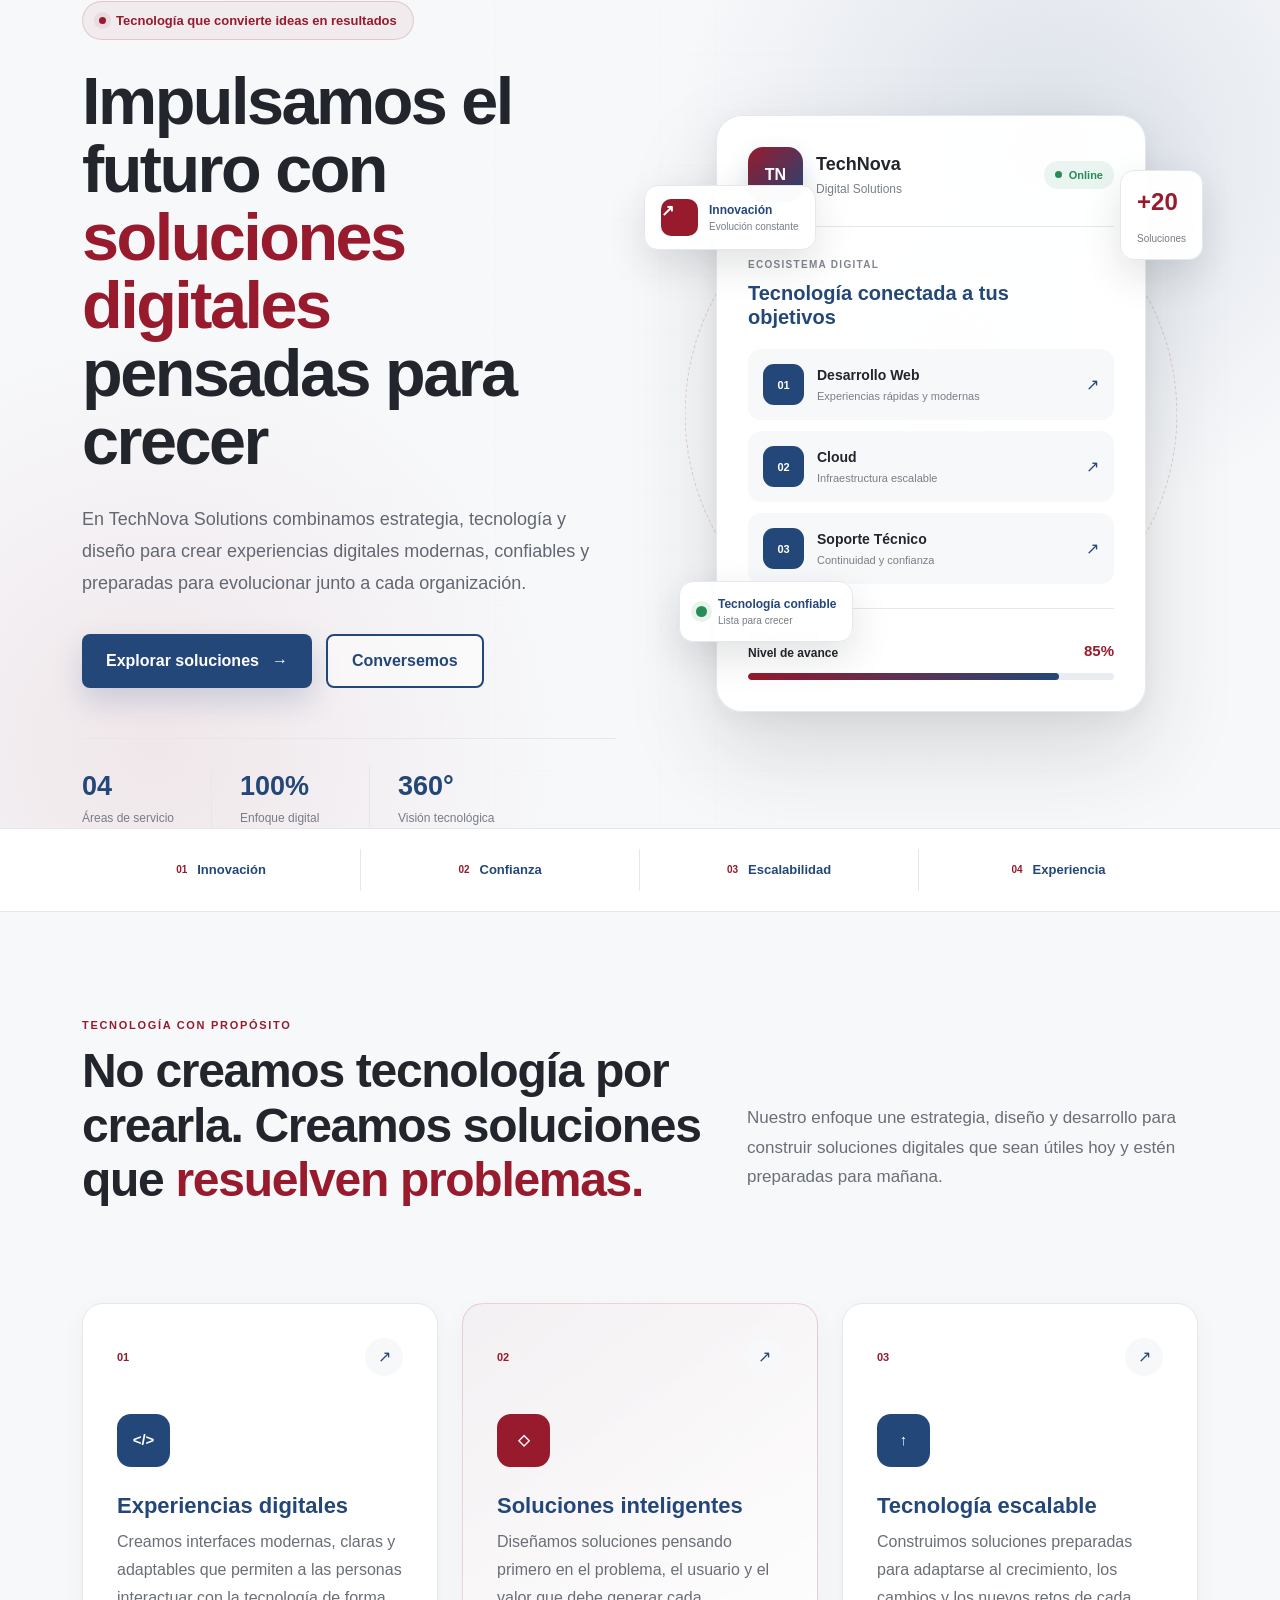
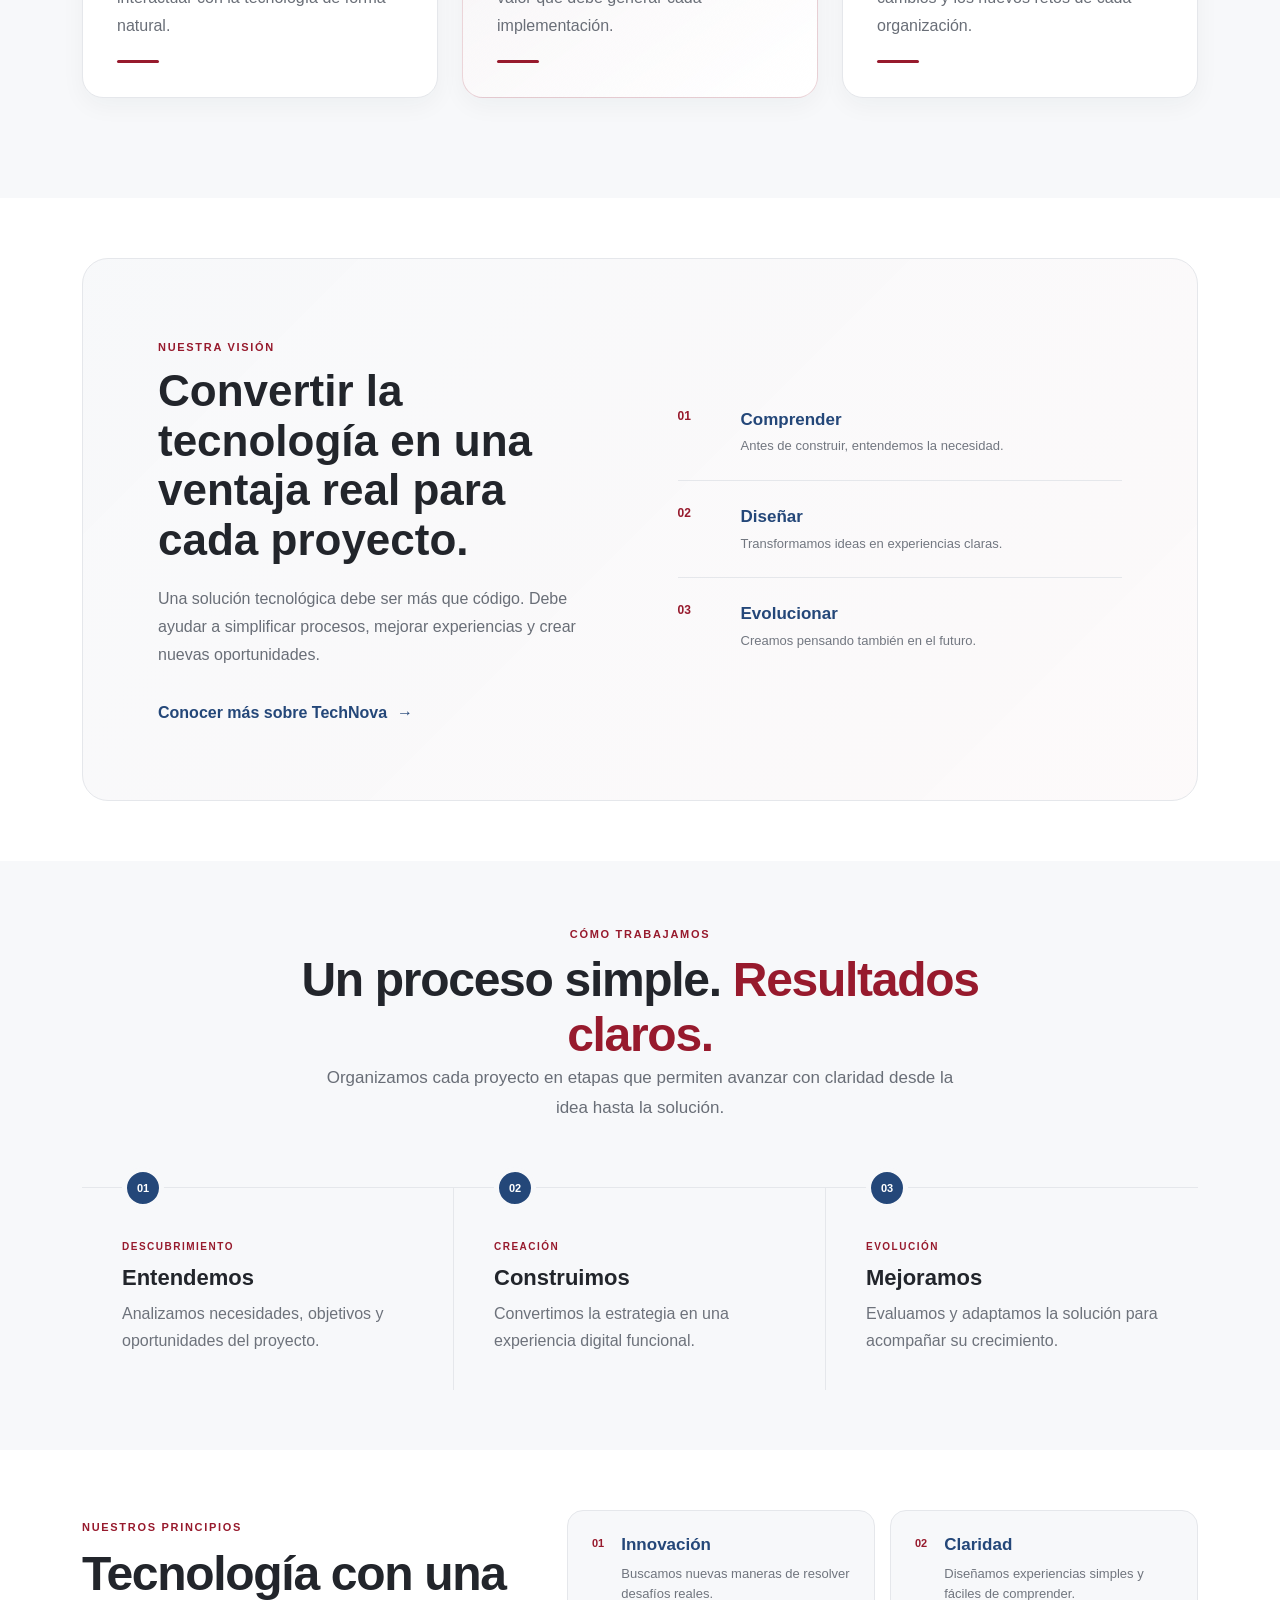
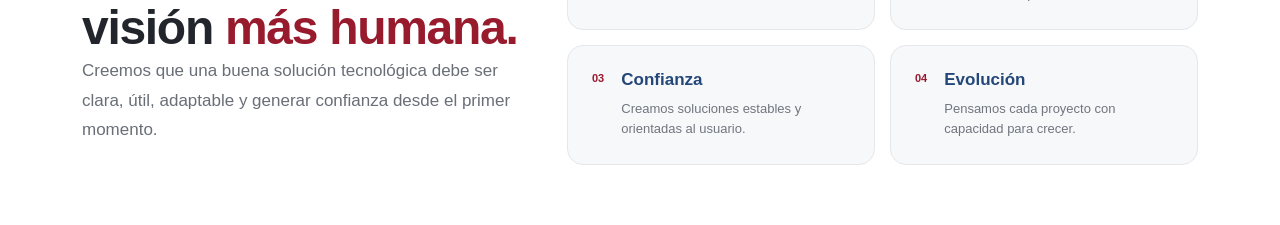
==== commit 8710c4d6: "feat(inicio): agrega principios de technova" ====
--- a/index.html
+++ b/index.html
@@ -712,6 +712,129 @@
 
     </section>
 
+    <!-- ======================================================
+         VALORES
+    ======================================================= -->
+    <section class="home-values section">
+
+        <div class="container">
+
+            <div class="row align-items-center g-5">
+
+                <!-- TEXTO -->
+                <div class="col-lg-5">
+
+                    <span class="section-kicker">
+                        NUESTROS PRINCIPIOS
+                    </span>
+
+                    <h2 class="home-display-title">
+                        Tecnología con una visión
+                        <span>más humana.</span>
+                    </h2>
+
+                    <p class="section-lead">
+                        Creemos que una buena solución tecnológica
+                        debe ser clara, útil, adaptable y generar
+                        confianza desde el primer momento.
+                    </p>
+
+                </div>
+
+
+                <!-- VALORES -->
+                <div class="col-lg-7">
+
+                    <div class="values-grid">
+
+                        <article class="value-premium">
+
+                            <span>
+                                01
+                            </span>
+
+                            <div>
+                                <h3>
+                                    Innovación
+                                </h3>
+
+                                <p>
+                                    Buscamos nuevas maneras de
+                                    resolver desafíos reales.
+                                </p>
+                            </div>
+
+                        </article>
+
+
+                        <article class="value-premium">
+
+                            <span>
+                                02
+                            </span>
+
+                            <div>
+                                <h3>
+                                    Claridad
+                                </h3>
+
+                                <p>
+                                    Diseñamos experiencias simples
+                                    y fáciles de comprender.
+                                </p>
+                            </div>
+
+                        </article>
+
+
+                        <article class="value-premium">
+
+                            <span>
+                                03
+                            </span>
+
+                            <div>
+                                <h3>
+                                    Confianza
+                                </h3>
+
+                                <p>
+                                    Creamos soluciones estables
+                                    y orientadas al usuario.
+                                </p>
+                            </div>
+
+                        </article>
+
+
+                        <article class="value-premium">
+
+                            <span>
+                                04
+                            </span>
+
+                            <div>
+                                <h3>
+                                    Evolución
+                                </h3>
+
+                                <p>
+                                    Pensamos cada proyecto con
+                                    capacidad para crecer.
+                                </p>
+                            </div>
+
+                        </article>
+
+                    </div>
+
+                </div>
+
+            </div>
+
+        </div>
+
+    </section>
 
 
 
--- a/css/styles.css
+++ b/css/styles.css
@@ -1315,6 +1315,75 @@
 }
 
 
+/* ==========================================================
+   VALUES
+========================================================== */
+
+.home-values {
+    background-color: var(--color-white);
+}
+
+
+.values-grid {
+    display: grid;
+    grid-template-columns: repeat(2, 1fr);
+
+    gap: 15px;
+}
+
+
+.value-premium {
+    display: flex;
+    gap: 17px;
+
+    padding: 24px;
+
+    border: 1px solid var(--color-border);
+    border-radius: 16px;
+
+    background-color: var(--color-bg);
+
+    transition: all 0.25s ease;
+}
+
+
+.value-premium:hover {
+    border-color: rgba(36, 71, 121, 0.20);
+
+    background-color: var(--color-white);
+
+    transform: translateY(-4px);
+
+    box-shadow:
+        0 14px 30px rgba(34, 37, 43, 0.08);
+}
+
+
+.value-premium > span {
+    color: var(--color-primary);
+
+    font-size: 11px;
+    font-weight: 800;
+}
+
+
+.value-premium h3 {
+    color: var(--color-secondary);
+
+    font-size: 17px;
+}
+
+
+.value-premium p {
+    margin-bottom: 0;
+
+    color: #70757E;
+
+    font-size: 13px;
+    line-height: 1.6;
+}
+
+
 /* =========================================
    NAVBAR Y FOOTER - INTEGRANTE 1
 ========================================= */
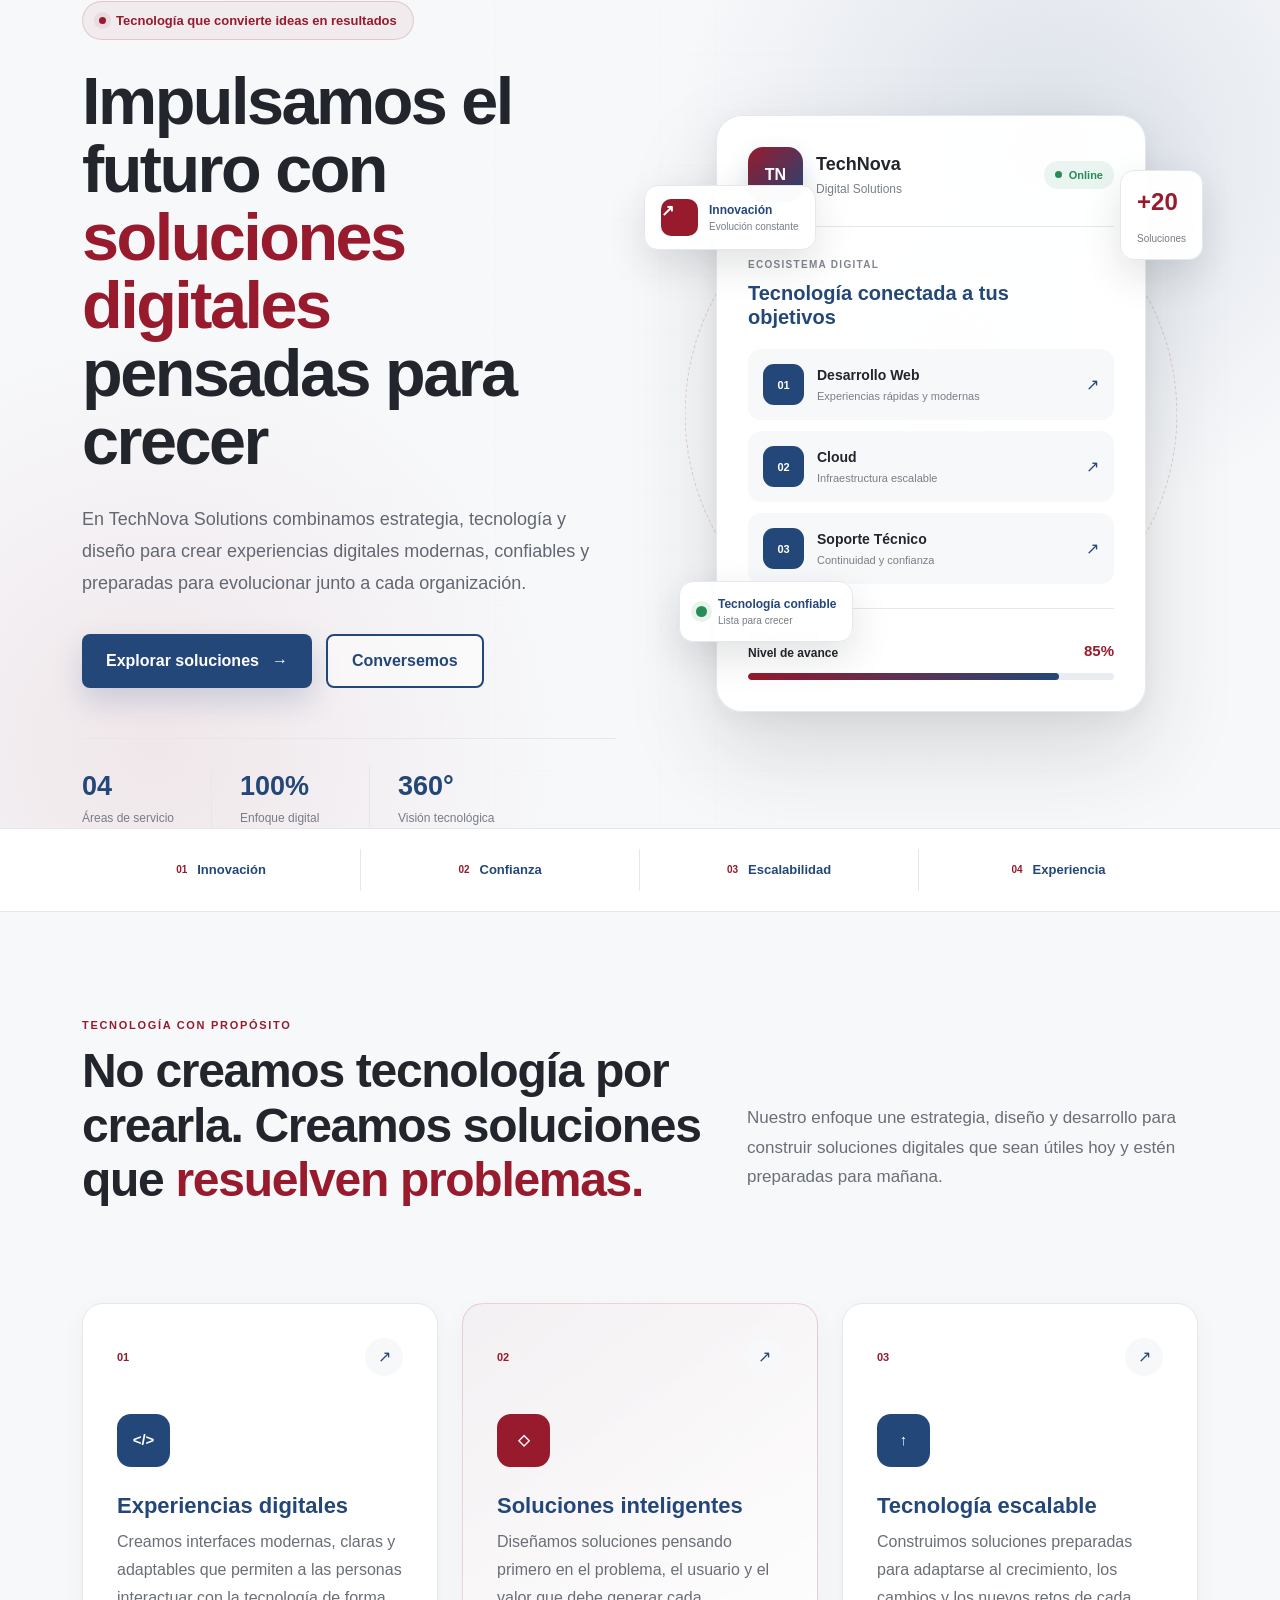
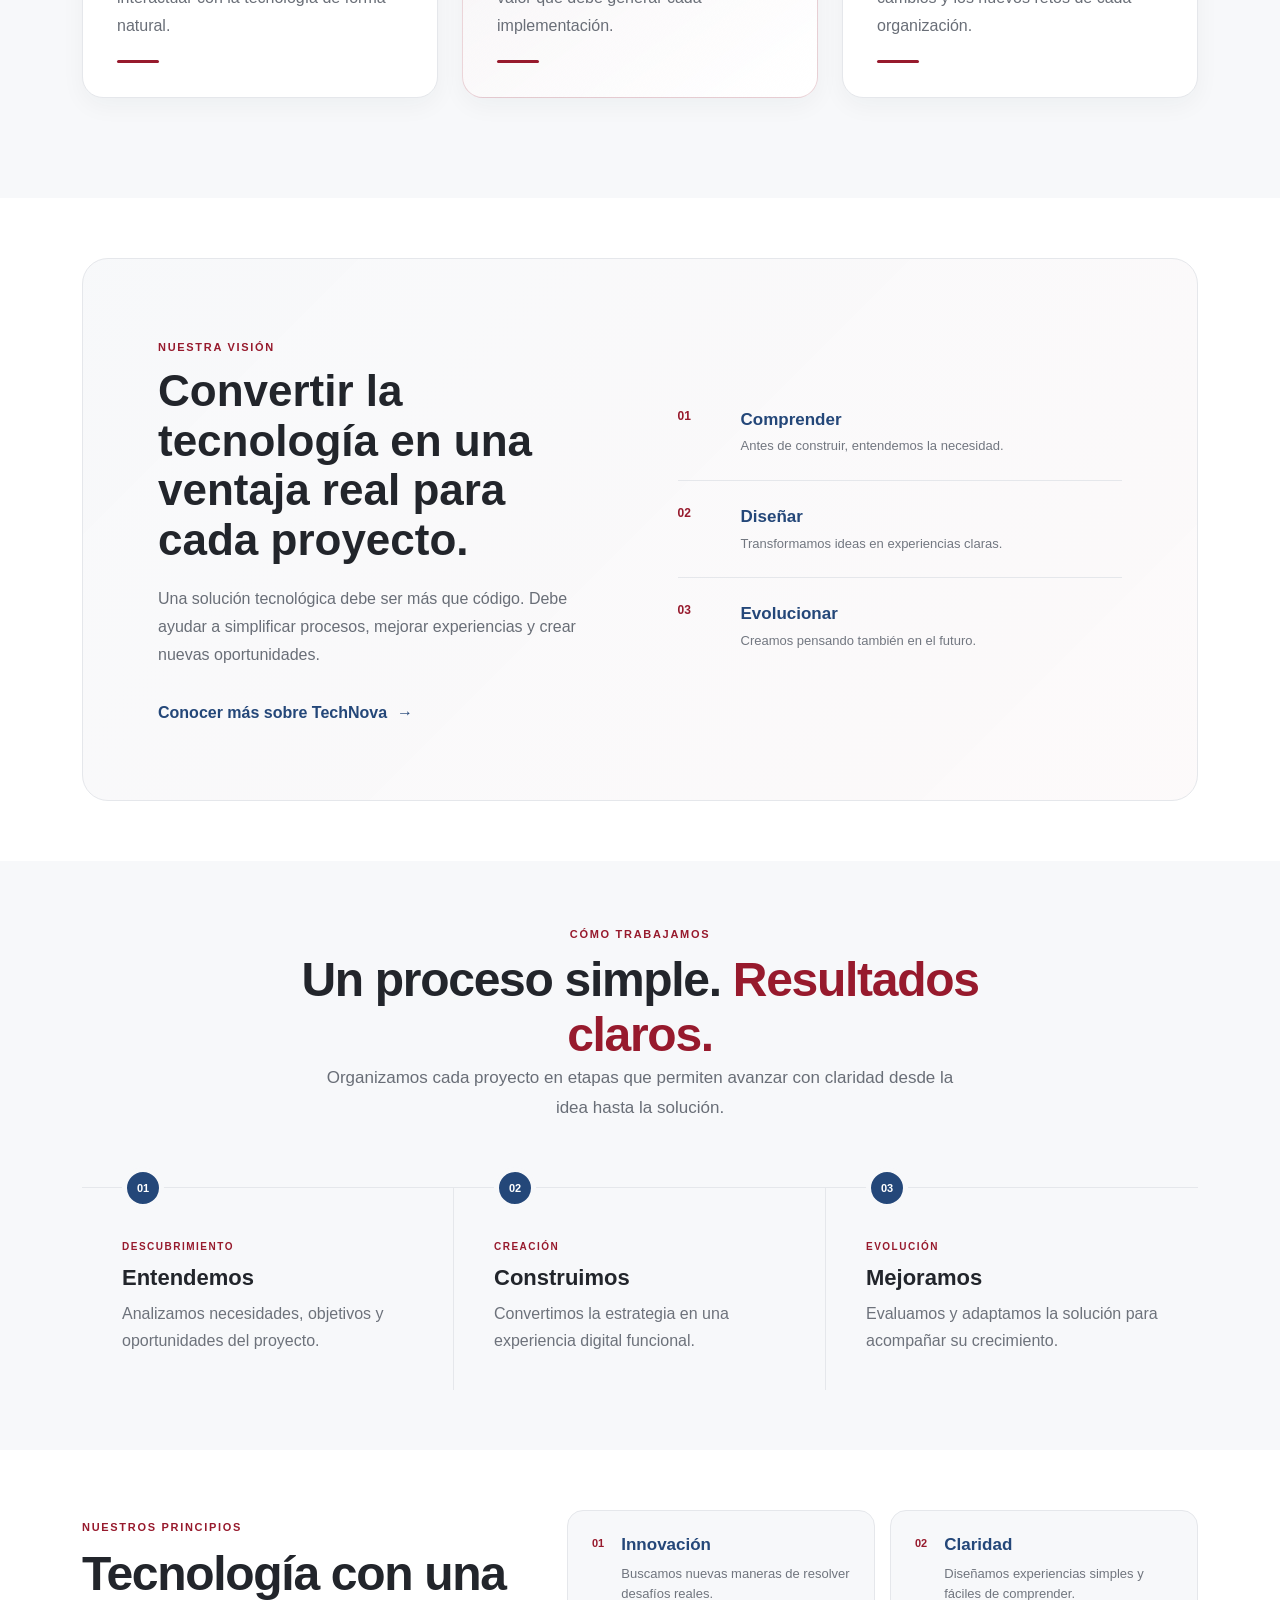
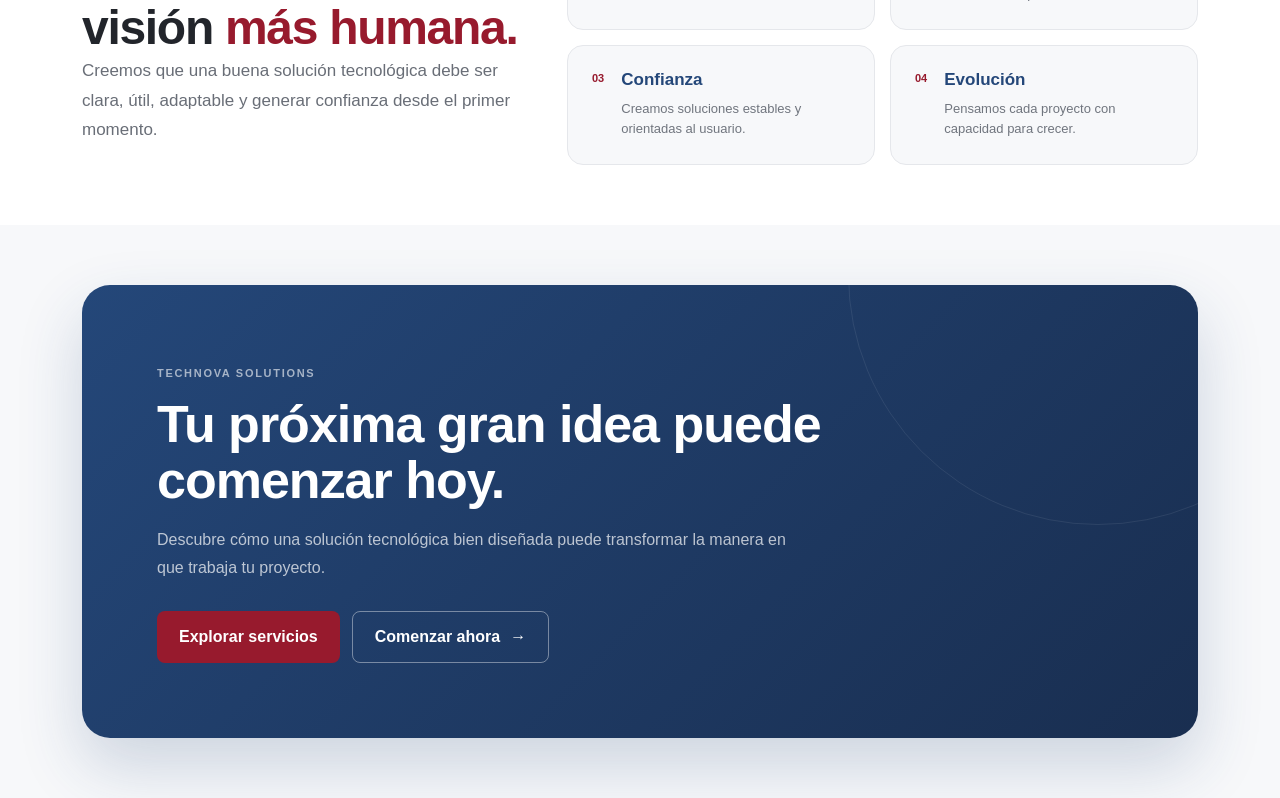
==== commit 79542fcc: "feat(inicio): agrega llamado final a la accion" ====
--- a/index.html
+++ b/index.html
@@ -836,6 +836,64 @@
 
     </section>
 
+    <!-- ======================================================
+         CTA FINAL
+    ======================================================= -->
+    <section class="home-final-cta section">
+
+        <div class="container">
+
+            <div class="final-cta-box">
+
+                <div class="final-cta-decoration"></div>
+
+
+                <div class="final-cta-content">
+
+                    <span>
+                        TECHNOVA SOLUTIONS
+                    </span>
+
+                    <h2>
+                        Tu próxima gran idea
+                        puede comenzar hoy.
+                    </h2>
+
+                    <p>
+                        Descubre cómo una solución tecnológica
+                        bien diseñada puede transformar la manera
+                        en que trabaja tu proyecto.
+                    </p>
+
+
+                    <div class="final-cta-actions">
+
+                        <a
+                            href="servicios.html"
+                            class="final-cta-primary"
+                        >
+                            Explorar servicios
+                        </a>
+
+                        <a
+                            href="contacto.html"
+                            class="final-cta-secondary"
+                        >
+                            Comenzar ahora
+                            <span>→</span>
+                        </a>
+
+                    </div>
+
+                </div>
+
+            </div>
+
+        </div>
+
+    </section>
+
+
 
 
     </main>
--- a/css/styles.css
+++ b/css/styles.css
@@ -1383,6 +1383,145 @@
     line-height: 1.6;
 }
 
+/* ==========================================================
+   FINAL CTA
+========================================================== */
+
+.home-final-cta {
+    background-color: var(--color-bg);
+}
+
+
+.final-cta-box {
+    position: relative;
+
+    overflow: hidden;
+
+    padding: 75px;
+
+    border-radius: 28px;
+
+    background:
+        linear-gradient(
+            135deg,
+            var(--color-secondary),
+            #192E50
+        );
+
+    box-shadow:
+        0 28px 65px rgba(36, 71, 121, 0.20);
+}
+
+
+.final-cta-decoration {
+    position: absolute;
+
+    width: 500px;
+    height: 500px;
+
+    top: -260px;
+    right: -150px;
+
+    border: 1px solid rgba(255, 255, 255, 0.08);
+    border-radius: 50%;
+}
+
+
+.final-cta-content {
+    position: relative;
+    z-index: 2;
+
+    max-width: 760px;
+}
+
+
+.final-cta-content > span {
+    color: rgba(255, 255, 255, 0.60);
+
+    font-size: 11px;
+    font-weight: 800;
+
+    letter-spacing: 1.7px;
+}
+
+
+.final-cta-content h2 {
+    margin-top: 12px;
+    margin-bottom: 18px;
+
+    color: var(--color-white);
+
+    font-size: clamp(35px, 5vw, 52px);
+    font-weight: 800;
+
+    line-height: 1.08;
+    letter-spacing: -1px;
+}
+
+
+.final-cta-content p {
+    max-width: 650px;
+
+    color: rgba(255, 255, 255, 0.70);
+
+    font-size: 16px;
+    line-height: 1.7;
+}
+
+
+.final-cta-actions {
+    display: flex;
+    flex-wrap: wrap;
+    gap: 12px;
+
+    margin-top: 30px;
+}
+
+
+.final-cta-primary,
+.final-cta-secondary {
+    display: inline-flex;
+    align-items: center;
+    justify-content: center;
+
+    padding: 13px 22px;
+
+    border-radius: 8px;
+
+    text-decoration: none;
+    font-weight: 700;
+
+    transition: all 0.25s ease;
+}
+
+
+.final-cta-primary {
+    color: var(--color-white);
+    background-color: var(--color-primary);
+}
+
+
+.final-cta-primary:hover {
+    color: var(--color-white);
+
+    transform: translateY(-3px);
+}
+
+
+.final-cta-secondary {
+    gap: 10px;
+
+    color: var(--color-white);
+
+    border: 1px solid rgba(255, 255, 255, 0.40);
+}
+
+
+.final-cta-secondary:hover {
+    color: var(--color-secondary);
+    background-color: var(--color-white);
+}
+
 
 /* =========================================
    NAVBAR Y FOOTER - INTEGRANTE 1
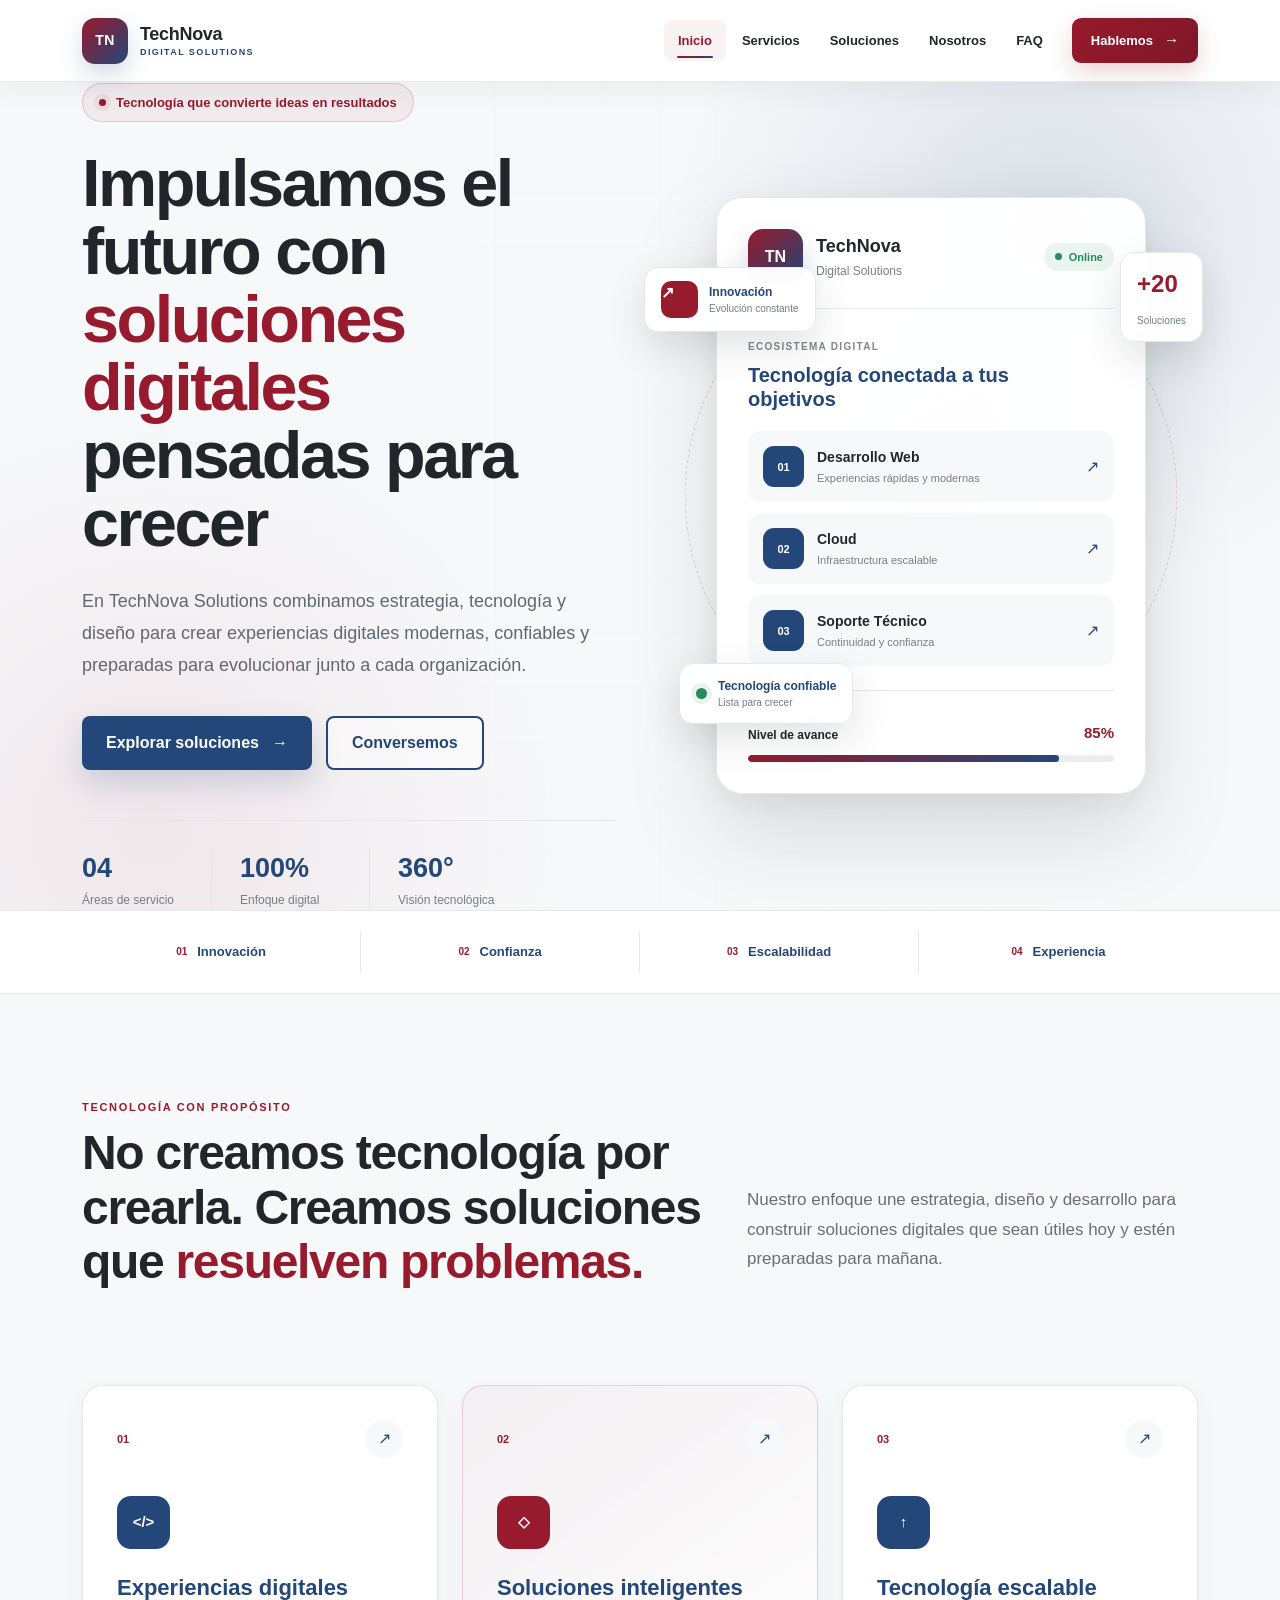
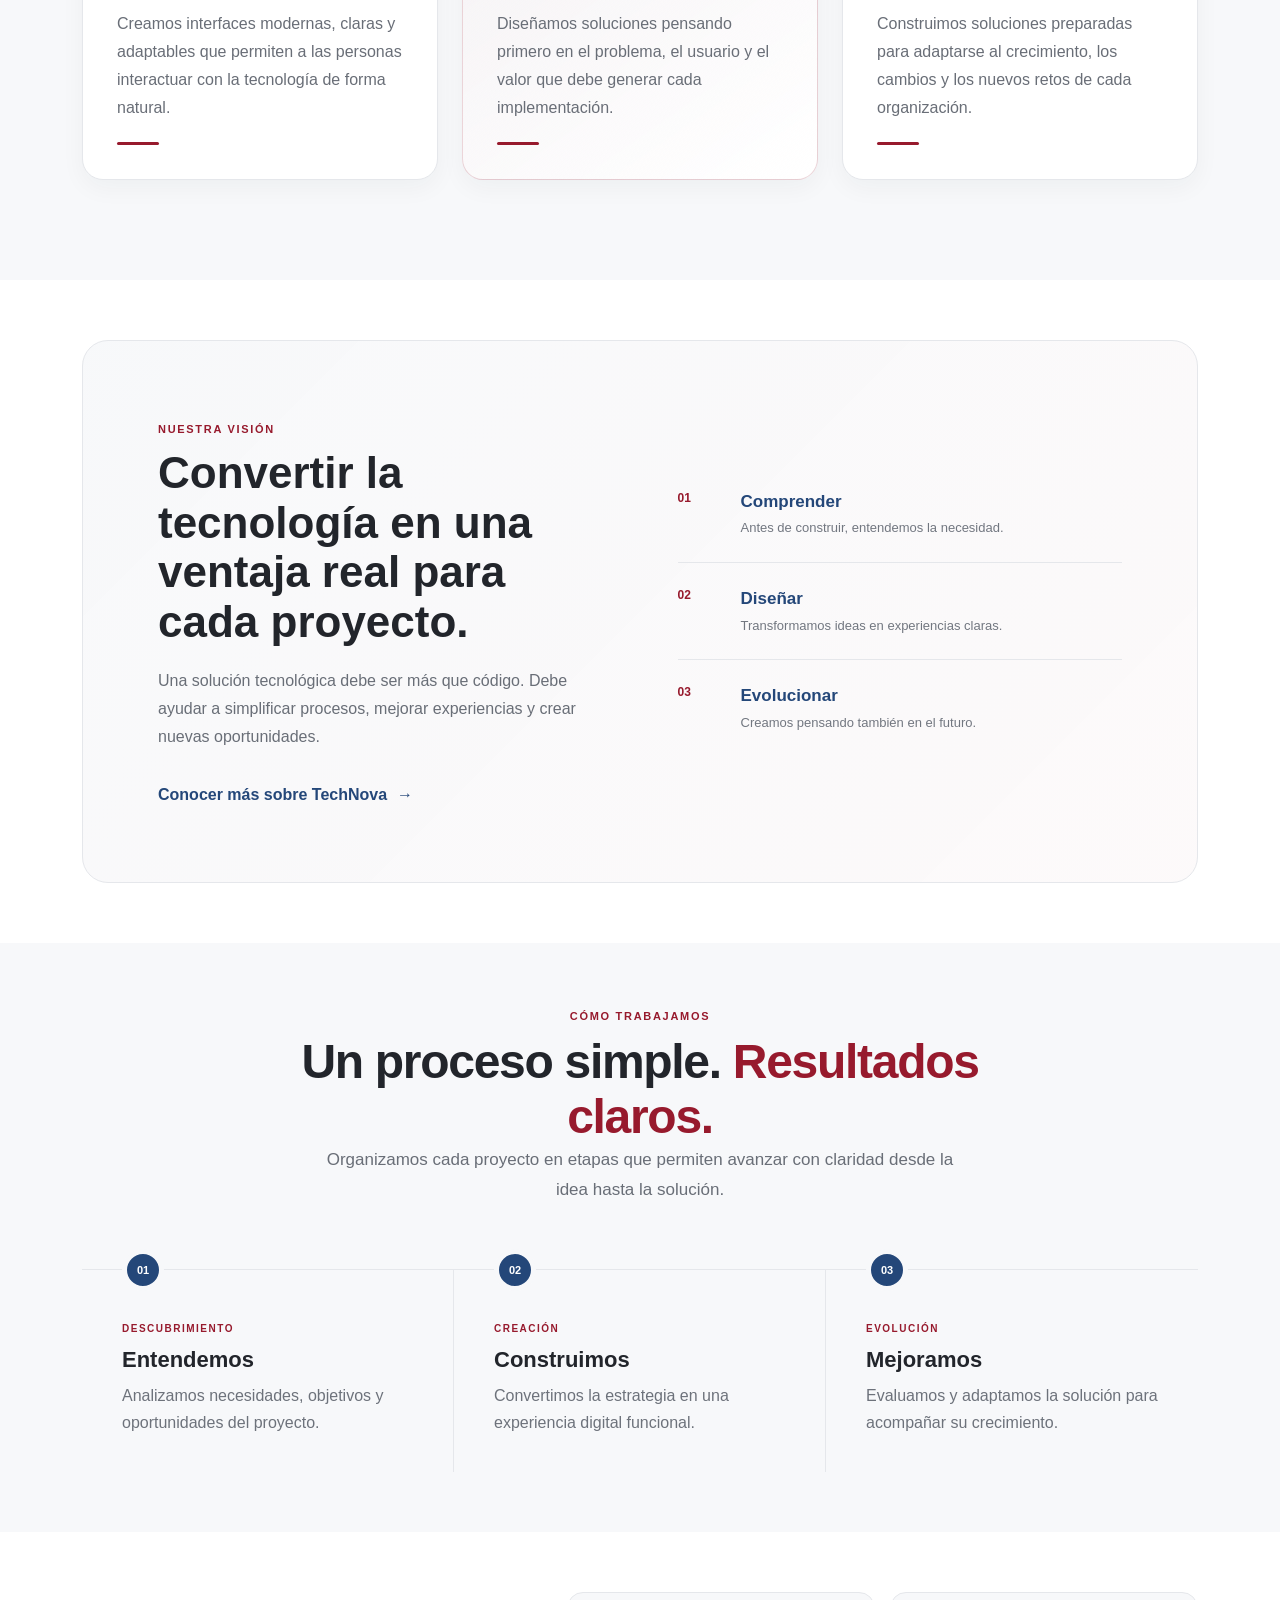
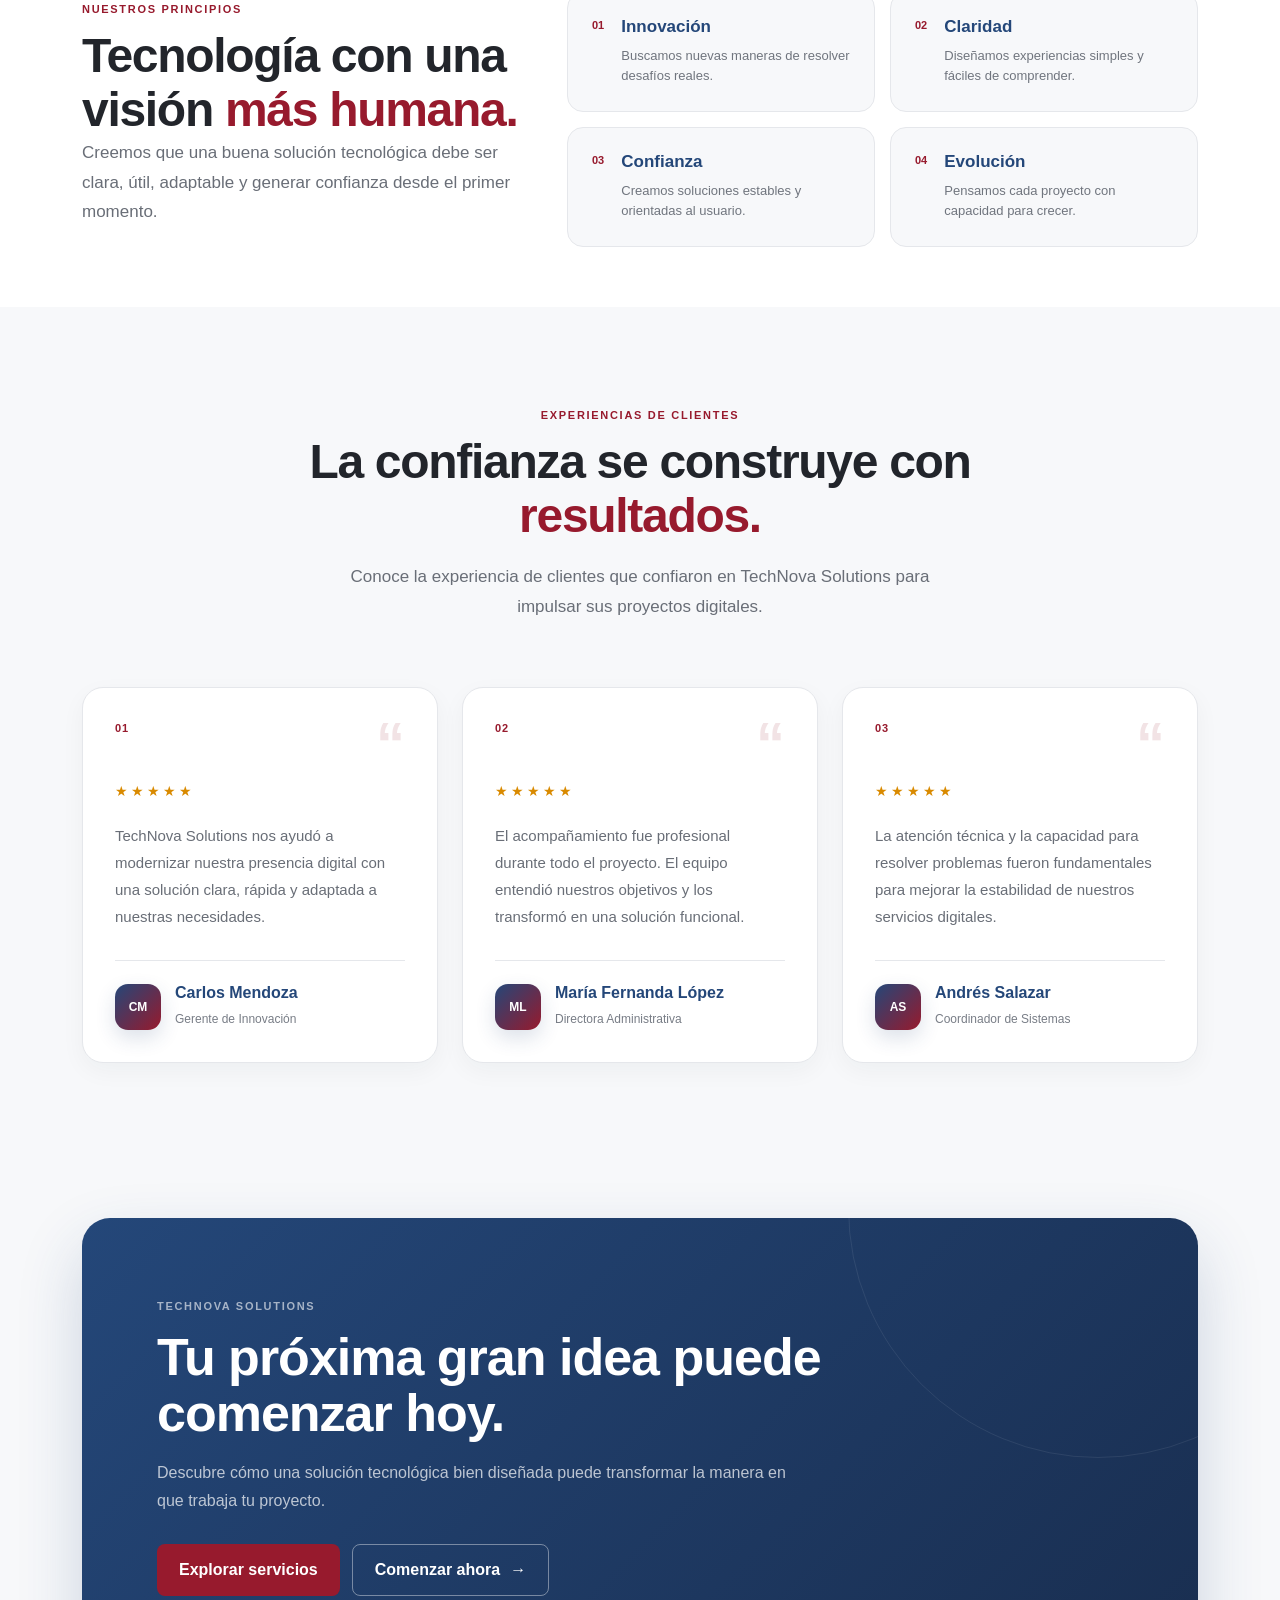
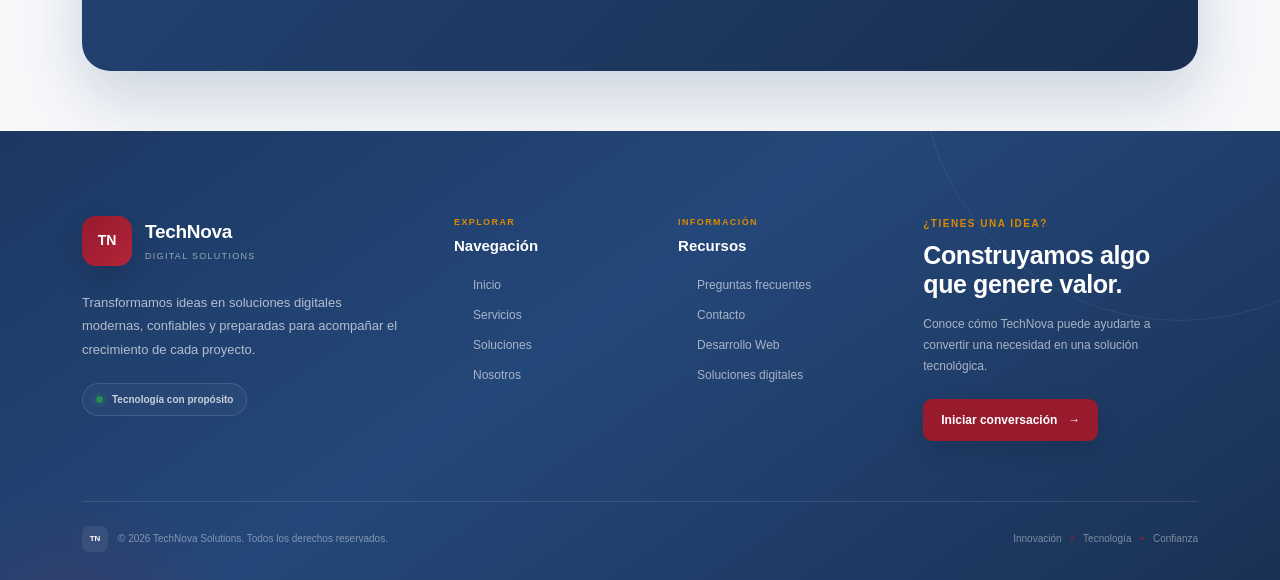
==== commit 73d76f21: "fix(testimonios): restaura y adapta seccion al diseño actual" ====
--- a/index.html
+++ b/index.html
@@ -837,6 +837,135 @@
     </section>
 
     <!-- ======================================================
+     TESTIMONIOS - INTEGRANTE 6
+======================================================= -->
+<section class="testimonios-section section">
+
+    <div class="container">
+
+        <div class="home-section-heading text-center">
+
+            <span class="section-kicker">
+                EXPERIENCIAS DE CLIENTES
+            </span>
+
+            <h2 class="home-display-title mx-auto">
+                La confianza se construye con
+                <span>resultados.</span>
+            </h2>
+
+            <p class="section-lead mx-auto testimonios-intro">
+                Conoce la experiencia de clientes que confiaron en
+                TechNova Solutions para impulsar sus proyectos digitales.
+            </p>
+
+        </div>
+
+        <div class="row g-4">
+
+            <div class="col-lg-4 col-md-6">
+                <article class="testimonios-card">
+
+                    <div class="testimonios-card-top">
+                        <span class="testimonios-number">01</span>
+                        <span class="testimonios-quote">“</span>
+                    </div>
+
+                    <div class="testimonios-stars">
+                        ★★★★★
+                    </div>
+
+                    <p class="testimonios-text">
+                        TechNova Solutions nos ayudó a modernizar nuestra
+                        presencia digital con una solución clara, rápida
+                        y adaptada a nuestras necesidades.
+                    </p>
+
+                    <div class="testimonios-client">
+                        <div class="testimonios-avatar">
+                            CM
+                        </div>
+
+                        <div>
+                            <h3>Carlos Mendoza</h3>
+                            <span>Gerente de Innovación</span>
+                        </div>
+                    </div>
+
+                </article>
+            </div>
+
+            <div class="col-lg-4 col-md-6">
+                <article class="testimonios-card">
+
+                    <div class="testimonios-card-top">
+                        <span class="testimonios-number">02</span>
+                        <span class="testimonios-quote">“</span>
+                    </div>
+
+                    <div class="testimonios-stars">
+                        ★★★★★
+                    </div>
+
+                    <p class="testimonios-text">
+                        El acompañamiento fue profesional durante todo
+                        el proyecto. El equipo entendió nuestros objetivos
+                        y los transformó en una solución funcional.
+                    </p>
+
+                    <div class="testimonios-client">
+                        <div class="testimonios-avatar">
+                            ML
+                        </div>
+
+                        <div>
+                            <h3>María Fernanda López</h3>
+                            <span>Directora Administrativa</span>
+                        </div>
+                    </div>
+
+                </article>
+            </div>
+
+            <div class="col-lg-4 col-md-6">
+                <article class="testimonios-card">
+
+                    <div class="testimonios-card-top">
+                        <span class="testimonios-number">03</span>
+                        <span class="testimonios-quote">“</span>
+                    </div>
+
+                    <div class="testimonios-stars">
+                        ★★★★★
+                    </div>
+
+                    <p class="testimonios-text">
+                        La atención técnica y la capacidad para resolver
+                        problemas fueron fundamentales para mejorar la
+                        estabilidad de nuestros servicios digitales.
+                    </p>
+
+                    <div class="testimonios-client">
+                        <div class="testimonios-avatar">
+                            AS
+                        </div>
+
+                        <div>
+                            <h3>Andrés Salazar</h3>
+                            <span>Coordinador de Sistemas</span>
+                        </div>
+                    </div>
+
+                </article>
+            </div>
+
+        </div>
+
+    </div>
+
+</section>
+
+    <!-- ======================================================
          CTA FINAL
     ======================================================= -->
     <section class="home-final-cta section">
--- a/css/styles.css
+++ b/css/styles.css
@@ -115,782 +115,689 @@
    INICIO - INTEGRANTE 1
 ========================================= */
 .hero-home {
-    position: relative;
-    overflow: hidden;
-
-    min-height: 92vh;
-
-    display: flex;
-    align-items: center;
-
-    background:
-        radial-gradient(
-            circle at 82% 18%,
-            rgba(36, 71, 121, 0.13),
-            transparent 30%
-        ),
-        radial-gradient(
-            circle at 12% 90%,
-            rgba(151, 26, 45, 0.08),
-            transparent 30%
-        ),
-        var(--color-bg);
+  position: relative;
+  overflow: hidden;
+
+  min-height: 92vh;
+
+  display: flex;
+  align-items: center;
+
+  background:
+    radial-gradient(
+      circle at 82% 18%,
+      rgba(36, 71, 121, 0.13),
+      transparent 30%
+    ),
+    radial-gradient(
+      circle at 12% 90%,
+      rgba(151, 26, 45, 0.08),
+      transparent 30%
+    ),
+    var(--color-bg);
 }
 
 .hero-row {
-    min-height: 82vh;
-}
-
+  min-height: 82vh;
+}
 
 /* GRID DECORATIVO */
 
 .hero-grid-decoration {
-    position: absolute;
-    inset: 0;
-
-    opacity: 0.25;
-
-    background-image:
-        linear-gradient(
-            rgba(36, 71, 121, 0.04) 1px,
-            transparent 1px
-        ),
-        linear-gradient(
-            90deg,
-            rgba(36, 71, 121, 0.04) 1px,
-            transparent 1px
-        );
-
-    background-size: 55px 55px;
-
-    mask-image:
-        linear-gradient(
-            to right,
-            transparent,
-            black 50%,
-            transparent
-        );
-
-    pointer-events: none;
-}
-
+  position: absolute;
+  inset: 0;
+
+  opacity: 0.25;
+
+  background-image:
+    linear-gradient(rgba(36, 71, 121, 0.04) 1px, transparent 1px),
+    linear-gradient(90deg, rgba(36, 71, 121, 0.04) 1px, transparent 1px);
+
+  background-size: 55px 55px;
+
+  mask-image: linear-gradient(to right, transparent, black 50%, transparent);
+
+  pointer-events: none;
+}
 
 /* HERO CONTENT */
 
 .hero-content {
-    position: relative;
-    z-index: 5;
-}
-
+  position: relative;
+  z-index: 5;
+}
 
 .hero-badge {
-    display: inline-flex;
-    align-items: center;
-    gap: 10px;
-
-    margin-bottom: 28px;
-    padding: 9px 16px;
-
-    border: 1px solid rgba(151, 26, 45, 0.17);
-    border-radius: 999px;
-
-    color: var(--color-primary);
-    background-color: rgba(151, 26, 45, 0.055);
-
-    font-size: 13px;
-    font-weight: 700;
-}
-
+  display: inline-flex;
+  align-items: center;
+  gap: 10px;
+
+  margin-bottom: 28px;
+  padding: 9px 16px;
+
+  border: 1px solid rgba(151, 26, 45, 0.17);
+  border-radius: 999px;
+
+  color: var(--color-primary);
+  background-color: rgba(151, 26, 45, 0.055);
+
+  font-size: 13px;
+  font-weight: 700;
+}
 
 .hero-badge-dot {
-    width: 7px;
-    height: 7px;
-
-    border-radius: 50%;
-
-    background-color: var(--color-primary);
-
-    box-shadow:
-        0 0 0 5px rgba(151, 26, 45, 0.08);
-}
-
+  width: 7px;
+  height: 7px;
+
+  border-radius: 50%;
+
+  background-color: var(--color-primary);
+
+  box-shadow: 0 0 0 5px rgba(151, 26, 45, 0.08);
+}
 
 .hero-title {
-    max-width: 700px;
-
-    margin-bottom: 27px;
-
-    color: var(--color-text);
-
-    font-size: clamp(45px, 5.2vw, 73px);
-    font-weight: 800;
-
-    line-height: 1.02;
-    letter-spacing: -2.5px;
-}
-
+  max-width: 700px;
+
+  margin-bottom: 27px;
+
+  color: var(--color-text);
+
+  font-size: clamp(45px, 5.2vw, 73px);
+  font-weight: 800;
+
+  line-height: 1.02;
+  letter-spacing: -2.5px;
+}
 
 .hero-highlight {
-    position: relative;
-
-    display: inline;
-
-    color: var(--color-primary);
-}
-
+  position: relative;
+
+  display: inline;
+
+  color: var(--color-primary);
+}
 
 .hero-description {
-    max-width: 610px;
-
-    color: #626771;
-
-    font-size: 18px;
-    line-height: 1.8;
-}
-
+  max-width: 610px;
+
+  color: #626771;
+
+  font-size: 18px;
+  line-height: 1.8;
+}
 
 /* BOTONES HERO */
 
 .hero-actions {
-    display: flex;
-    flex-wrap: wrap;
-    gap: 14px;
-
-    margin-top: 34px;
-}
-
+  display: flex;
+  flex-wrap: wrap;
+  gap: 14px;
+
+  margin-top: 34px;
+}
 
 .hero-primary-action {
-    display: inline-flex;
-    align-items: center;
-    gap: 13px;
-
-    padding: 14px 24px;
-
-    font-weight: 700;
-
-    box-shadow:
-        0 13px 30px rgba(36, 71, 121, 0.19);
-}
-
+  display: inline-flex;
+  align-items: center;
+  gap: 13px;
+
+  padding: 14px 24px;
+
+  font-weight: 700;
+
+  box-shadow: 0 13px 30px rgba(36, 71, 121, 0.19);
+}
 
 .hero-primary-action span {
-    transition: transform 0.25s ease;
-}
-
+  transition: transform 0.25s ease;
+}
 
 .hero-primary-action:hover span {
-    transform: translateX(5px);
-}
-
+  transform: translateX(5px);
+}
 
 .hero-secondary-action {
-    display: inline-flex;
-    align-items: center;
-    justify-content: center;
-
-    padding: 13px 24px;
-
-    border: 2px solid var(--color-secondary);
-    border-radius: 8px;
-
-    color: var(--color-secondary);
-    background-color: rgba(255, 255, 255, 0.5);
-
-    text-decoration: none;
-    font-weight: 700;
-
-    transition: all 0.25s ease;
-}
-
+  display: inline-flex;
+  align-items: center;
+  justify-content: center;
+
+  padding: 13px 24px;
+
+  border: 2px solid var(--color-secondary);
+  border-radius: 8px;
+
+  color: var(--color-secondary);
+  background-color: rgba(255, 255, 255, 0.5);
+
+  text-decoration: none;
+  font-weight: 700;
+
+  transition: all 0.25s ease;
+}
 
 .hero-secondary-action:hover {
-    color: var(--color-white);
-    background-color: var(--color-secondary);
-
-    transform: translateY(-2px);
-}
-
+  color: var(--color-white);
+  background-color: var(--color-secondary);
+
+  transform: translateY(-2px);
+}
 
 /* MÉTRICAS */
 
 .hero-metrics {
-    display: flex;
-
-    max-width: 650px;
-
-    margin-top: 50px;
-    padding-top: 27px;
-
-    border-top: 1px solid var(--color-border);
-}
-
+  display: flex;
+
+  max-width: 650px;
+
+  margin-top: 50px;
+  padding-top: 27px;
+
+  border-top: 1px solid var(--color-border);
+}
 
 .hero-metric {
-    min-width: 130px;
-
-    margin-right: 28px;
-    padding-right: 28px;
-
-    border-right: 1px solid var(--color-border);
-}
-
+  min-width: 130px;
+
+  margin-right: 28px;
+  padding-right: 28px;
+
+  border-right: 1px solid var(--color-border);
+}
 
 .hero-metric:last-child {
-    border-right: 0;
-}
-
+  border-right: 0;
+}
 
 .hero-metric strong,
 .hero-metric span {
-    display: block;
-}
-
+  display: block;
+}
 
 .hero-metric strong {
-    color: var(--color-secondary);
-
-    font-size: 27px;
-    font-weight: 800;
-}
-
+  color: var(--color-secondary);
+
+  font-size: 27px;
+  font-weight: 800;
+}
 
 .hero-metric span {
-    margin-top: 3px;
-
-    color: #787D86;
-
-    font-size: 12px;
-}
-
+  margin-top: 3px;
+
+  color: #787d86;
+
+  font-size: 12px;
+}
 
 /* ==========================================================
    HERO VISUAL
 ========================================================== */
 
 .hero-visual {
-    position: relative;
-
-    min-height: 580px;
-
-    display: flex;
-    align-items: center;
-    justify-content: center;
-}
-
+  position: relative;
+
+  min-height: 580px;
+
+  display: flex;
+  align-items: center;
+  justify-content: center;
+}
 
 .visual-halo {
-    position: absolute;
-
-    border-radius: 50%;
-
-    pointer-events: none;
-}
-
+  position: absolute;
+
+  border-radius: 50%;
+
+  pointer-events: none;
+}
 
 .visual-halo-one {
-    width: 440px;
-    height: 440px;
-
-    background:
-        radial-gradient(
-            circle,
-            rgba(36, 71, 121, 0.11),
-            transparent 68%
-        );
-}
-
+  width: 440px;
+  height: 440px;
+
+  background: radial-gradient(circle, rgba(36, 71, 121, 0.11), transparent 68%);
+}
 
 .visual-halo-two {
-    width: 440px;
-    height: 440px;
-
-    border: 1px dashed rgba(151, 26, 45, 0.17);
-
-    transform: scale(1.12);
-}
-
+  width: 440px;
+  height: 440px;
+
+  border: 1px dashed rgba(151, 26, 45, 0.17);
+
+  transform: scale(1.12);
+}
 
 /* DASHBOARD */
 
 .digital-dashboard {
-    position: relative;
-    z-index: 3;
-
-    width: min(430px, 88%);
-
-    padding: 31px;
-
-    border: 1px solid rgba(229, 231, 235, 0.95);
-    border-radius: 26px;
-
-    background-color: rgba(255, 255, 255, 0.97);
-
-    box-shadow:
-        0 38px 90px rgba(34, 37, 43, 0.15),
-        0 8px 25px rgba(34, 37, 43, 0.05);
-
-    transition:
-        transform 0.35s ease,
-        box-shadow 0.35s ease;
-}
-
+  position: relative;
+  z-index: 3;
+
+  width: min(430px, 88%);
+
+  padding: 31px;
+
+  border: 1px solid rgba(229, 231, 235, 0.95);
+  border-radius: 26px;
+
+  background-color: rgba(255, 255, 255, 0.97);
+
+  box-shadow:
+    0 38px 90px rgba(34, 37, 43, 0.15),
+    0 8px 25px rgba(34, 37, 43, 0.05);
+
+  transition:
+    transform 0.35s ease,
+    box-shadow 0.35s ease;
+}
 
 .digital-dashboard:hover {
-    transform: translateY(-6px);
-
-    box-shadow:
-        0 45px 100px rgba(34, 37, 43, 0.17);
-}
-
+  transform: translateY(-6px);
+
+  box-shadow: 0 45px 100px rgba(34, 37, 43, 0.17);
+}
 
 /* HEADER */
 
 .dashboard-header {
-    display: flex;
-    align-items: center;
-    justify-content: space-between;
-}
-
+  display: flex;
+  align-items: center;
+  justify-content: space-between;
+}
 
 .dashboard-brand {
-    display: flex;
-    align-items: center;
-    gap: 13px;
-}
-
+  display: flex;
+  align-items: center;
+  gap: 13px;
+}
 
 .dashboard-logo {
-    width: 55px;
-    height: 55px;
-
-    display: flex;
-    align-items: center;
-    justify-content: center;
-
-    border-radius: 15px;
-
-    color: var(--color-white);
-
-    background:
-        linear-gradient(
-            135deg,
-            var(--color-primary),
-            var(--color-secondary)
-        );
-
-    box-shadow:
-        0 10px 25px rgba(36, 71, 121, 0.18);
-
-    font-weight: 800;
-}
-
+  width: 55px;
+  height: 55px;
+
+  display: flex;
+  align-items: center;
+  justify-content: center;
+
+  border-radius: 15px;
+
+  color: var(--color-white);
+
+  background: linear-gradient(
+    135deg,
+    var(--color-primary),
+    var(--color-secondary)
+  );
+
+  box-shadow: 0 10px 25px rgba(36, 71, 121, 0.18);
+
+  font-weight: 800;
+}
 
 .dashboard-brand strong,
 .dashboard-brand small {
-    display: block;
-}
-
+  display: block;
+}
 
 .dashboard-brand strong {
-    color: var(--color-text);
-
-    font-size: 18px;
-}
-
+  color: var(--color-text);
+
+  font-size: 18px;
+}
 
 .dashboard-brand small {
-    margin-top: 2px;
-
-    color: #7A7F88;
-
-    font-size: 12px;
-}
-
+  margin-top: 2px;
+
+  color: #7a7f88;
+
+  font-size: 12px;
+}
 
 .dashboard-status {
-    display: flex;
-    align-items: center;
-    gap: 7px;
-
-    padding: 6px 11px;
-
-    border-radius: 999px;
-
-    color: var(--color-success);
-    background-color: rgba(39, 140, 87, 0.09);
-
-    font-size: 11px;
-    font-weight: 700;
-}
-
+  display: flex;
+  align-items: center;
+  gap: 7px;
+
+  padding: 6px 11px;
+
+  border-radius: 999px;
+
+  color: var(--color-success);
+  background-color: rgba(39, 140, 87, 0.09);
+
+  font-size: 11px;
+  font-weight: 700;
+}
 
 .dashboard-status span {
-    width: 7px;
-    height: 7px;
-
-    border-radius: 50%;
-
-    background-color: var(--color-success);
-}
-
+  width: 7px;
+  height: 7px;
+
+  border-radius: 50%;
+
+  background-color: var(--color-success);
+}
 
 .dashboard-divider {
-    height: 1px;
-
-    margin: 24px 0;
-
-    background-color: var(--color-border);
-}
-
+  height: 1px;
+
+  margin: 24px 0;
+
+  background-color: var(--color-border);
+}
 
 /* HEADING */
 
 .dashboard-heading {
-    margin-bottom: 20px;
-}
-
+  margin-bottom: 20px;
+}
 
 .dashboard-heading span {
-    color: #81858D;
-
-    font-size: 10px;
-    font-weight: 800;
-
-    letter-spacing: 1.3px;
-}
-
+  color: #81858d;
+
+  font-size: 10px;
+  font-weight: 800;
+
+  letter-spacing: 1.3px;
+}
 
 .dashboard-heading h3 {
-    max-width: 280px;
-
-    margin-top: 6px;
-    margin-bottom: 0;
-
-    color: var(--color-secondary);
-
-    font-size: 20px;
-    font-weight: 800;
-}
-
+  max-width: 280px;
+
+  margin-top: 6px;
+  margin-bottom: 0;
+
+  color: var(--color-secondary);
+
+  font-size: 20px;
+  font-weight: 800;
+}
 
 /* SERVICES */
 
 .dashboard-services {
-    display: flex;
-    flex-direction: column;
-    gap: 11px;
-}
-
+  display: flex;
+  flex-direction: column;
+  gap: 11px;
+}
 
 .dashboard-service {
-    display: flex;
-    align-items: center;
-    gap: 13px;
-
-    padding: 14px;
-
-    border: 1px solid transparent;
-    border-radius: 13px;
-
-    background-color: var(--color-bg);
-
-    transition: all 0.25s ease;
-}
-
+  display: flex;
+  align-items: center;
+  gap: 13px;
+
+  padding: 14px;
+
+  border: 1px solid transparent;
+  border-radius: 13px;
+
+  background-color: var(--color-bg);
+
+  transition: all 0.25s ease;
+}
 
 .dashboard-service:hover {
-    border-color: rgba(36, 71, 121, 0.16);
-
-    background-color: var(--color-white);
-
-    transform: translateX(5px);
-}
-
+  border-color: rgba(36, 71, 121, 0.16);
+
+  background-color: var(--color-white);
+
+  transform: translateX(5px);
+}
 
 .dashboard-service-number {
-    min-width: 41px;
-    height: 41px;
-
-    display: flex;
-    align-items: center;
-    justify-content: center;
-
-    border-radius: 11px;
-
-    color: var(--color-white);
-    background-color: var(--color-secondary);
-
-    font-size: 11px;
-    font-weight: 800;
-}
-
+  min-width: 41px;
+  height: 41px;
+
+  display: flex;
+  align-items: center;
+  justify-content: center;
+
+  border-radius: 11px;
+
+  color: var(--color-white);
+  background-color: var(--color-secondary);
+
+  font-size: 11px;
+  font-weight: 800;
+}
 
 .dashboard-service-text {
-    flex: 1;
-}
-
+  flex: 1;
+}
 
 .dashboard-service-text strong,
 .dashboard-service-text span {
-    display: block;
-}
-
+  display: block;
+}
 
 .dashboard-service-text strong {
-    color: var(--color-text);
-
-    font-size: 14px;
-}
-
+  color: var(--color-text);
+
+  font-size: 14px;
+}
 
 .dashboard-service-text span {
-    margin-top: 2px;
-
-    color: #797E87;
-
-    font-size: 11px;
-}
-
+  margin-top: 2px;
+
+  color: #797e87;
+
+  font-size: 11px;
+}
 
 .dashboard-arrow {
-    color: var(--color-secondary);
-
-    font-size: 16px;
-
-    transition: transform 0.25s ease;
-}
-
+  color: var(--color-secondary);
+
+  font-size: 16px;
+
+  transition: transform 0.25s ease;
+}
 
 .dashboard-service:hover .dashboard-arrow {
-    transform: translate(3px, -3px);
-}
-
+  transform: translate(3px, -3px);
+}
 
 /* PERFORMANCE */
 
 .dashboard-performance {
-    margin-top: 24px;
-    padding-top: 20px;
-
-    border-top: 1px solid var(--color-border);
-}
-
+  margin-top: 24px;
+  padding-top: 20px;
+
+  border-top: 1px solid var(--color-border);
+}
 
 .performance-top {
-    display: flex;
-    justify-content: space-between;
-    align-items: flex-end;
-
-    margin-bottom: 11px;
-}
-
+  display: flex;
+  justify-content: space-between;
+  align-items: flex-end;
+
+  margin-bottom: 11px;
+}
 
 .performance-top span,
 .performance-top strong {
-    display: block;
-}
-
+  display: block;
+}
 
 .performance-top span {
-    color: #7A7F88;
-
-    font-size: 10px;
-}
-
+  color: #7a7f88;
+
+  font-size: 10px;
+}
 
 .performance-top div strong {
-    color: var(--color-text);
-
-    font-size: 12px;
-}
-
+  color: var(--color-text);
+
+  font-size: 12px;
+}
 
 .performance-value {
-    color: var(--color-primary);
-
-    font-size: 15px;
-}
-
+  color: var(--color-primary);
+
+  font-size: 15px;
+}
 
 .performance-bar {
-    height: 7px;
-
-    overflow: hidden;
-
-    border-radius: 50px;
-
-    background-color: #E9ECF1;
-}
-
+  height: 7px;
+
+  overflow: hidden;
+
+  border-radius: 50px;
+
+  background-color: #e9ecf1;
+}
 
 .performance-bar span {
-    display: block;
-
-    width: 85%;
-    height: 100%;
-
-    border-radius: 50px;
-
-    background:
-        linear-gradient(
-            90deg,
-            var(--color-primary),
-            var(--color-secondary)
-        );
-}
-
+  display: block;
+
+  width: 85%;
+  height: 100%;
+
+  border-radius: 50px;
+
+  background: linear-gradient(
+    90deg,
+    var(--color-primary),
+    var(--color-secondary)
+  );
+}
 
 /* ==========================================================
    FLOATING CARDS
 ========================================================== */
 
 .hero-floating-card {
-    position: absolute;
-    z-index: 5;
-
-    display: flex;
-    align-items: center;
-    gap: 11px;
-
-    padding: 13px 16px;
-
-    border: 1px solid var(--color-border);
-    border-radius: 14px;
-
-    background-color: rgba(255, 255, 255, 0.98);
-
-    box-shadow:
-        0 15px 38px rgba(34, 37, 43, 0.13);
-}
-
+  position: absolute;
+  z-index: 5;
+
+  display: flex;
+  align-items: center;
+  gap: 11px;
+
+  padding: 13px 16px;
+
+  border: 1px solid var(--color-border);
+  border-radius: 14px;
+
+  background-color: rgba(255, 255, 255, 0.98);
+
+  box-shadow: 0 15px 38px rgba(34, 37, 43, 0.13);
+}
 
 .hero-floating-card strong,
 .hero-floating-card span,
 .hero-floating-card small {
-    display: block;
-}
-
+  display: block;
+}
 
 .hero-floating-card strong {
-    color: var(--color-secondary);
-
-    font-size: 12px;
-}
-
+  color: var(--color-secondary);
+
+  font-size: 12px;
+}
 
 .hero-floating-card small,
 .hero-floating-card > span:not(.floating-icon) {
-    color: #777C85;
-
-    font-size: 10px;
-}
-
+  color: #777c85;
+
+  font-size: 10px;
+}
 
 .floating-card-top {
-    top: 70px;
-    left: -20px;
-}
-
+  top: 70px;
+  left: -20px;
+}
 
 .floating-card-right {
-    top: 55px;
-    right: -5px;
-
-    flex-direction: column;
-    align-items: flex-start;
-}
-
+  top: 55px;
+  right: -5px;
+
+  flex-direction: column;
+  align-items: flex-start;
+}
 
 .floating-card-bottom {
-    bottom: 70px;
-    left: 15px;
-}
-
+  bottom: 70px;
+  left: 15px;
+}
 
 .floating-big-number {
-    color: var(--color-primary) !important;
-
-    font-size: 24px !important;
-}
-
+  color: var(--color-primary) !important;
+
+  font-size: 24px !important;
+}
 
 .floating-icon {
-    width: 37px;
-    height: 37px;
-
-    display: flex;
-    align-items: center;
-    justify-content: center;
-
-    border-radius: 10px;
-
-    font-weight: 800;
-}
-
+  width: 37px;
+  height: 37px;
+
+  display: flex;
+  align-items: center;
+  justify-content: center;
+
+  border-radius: 10px;
+
+  font-weight: 800;
+}
 
 .floating-icon-red {
-    color: var(--color-white);
-    background-color: var(--color-primary);
-}
-
+  color: var(--color-white);
+  background-color: var(--color-primary);
+}
 
 .availability-dot {
-    width: 11px;
-    height: 11px;
-
-    border-radius: 50%;
-
-    background-color: var(--color-success);
-
-    box-shadow:
-        0 0 0 5px rgba(39, 140, 87, 0.10);
-}
-
+  width: 11px;
+  height: 11px;
+
+  border-radius: 50%;
+
+  background-color: var(--color-success);
+
+  box-shadow: 0 0 0 5px rgba(39, 140, 87, 0.1);
+}
 
 /* ==========================================================
    BRAND STRIP
 ========================================================== */
 
 .brand-strip {
-    padding: 20px 0;
-
-    border-top: 1px solid var(--color-border);
-    border-bottom: 1px solid var(--color-border);
-
-    background-color: var(--color-white);
+  padding: 20px 0;
+
+  border-top: 1px solid var(--color-border);
+  border-bottom: 1px solid var(--color-border);
+
+  background-color: var(--color-white);
 }
 
 .brand-strip-grid {
-    display: grid;
-    grid-template-columns: repeat(4, 1fr);
+  display: grid;
+  grid-template-columns: repeat(4, 1fr);
 }
 
 .brand-strip-item {
-    display: flex;
-    align-items: center;
-    justify-content: center;
-    gap: 10px;
-
-    padding: 11px 20px;
-
-    border-right: 1px solid var(--color-border);
-
-    color: var(--color-secondary);
-
-    font-size: 13px;
-    font-weight: 700;
+  display: flex;
+  align-items: center;
+  justify-content: center;
+  gap: 10px;
+
+  padding: 11px 20px;
+
+  border-right: 1px solid var(--color-border);
+
+  color: var(--color-secondary);
+
+  font-size: 13px;
+  font-weight: 700;
 }
 
 .brand-strip-item:last-child {
-    border-right: 0;
+  border-right: 0;
 }
 
 .brand-strip-item span {
-    color: var(--color-primary);
-
-    font-size: 10px;
-    font-weight: 800;
+  color: var(--color-primary);
+
+  font-size: 10px;
+  font-weight: 800;
 }
 
 /* ==========================================================
@@ -898,53 +805,52 @@
 ========================================================== */
 
 .section-kicker {
-    display: inline-block;
-
-    margin-bottom: 11px;
-
-    color: var(--color-primary);
-
-    font-size: 11px;
-    font-weight: 800;
-
-    letter-spacing: 1.7px;
+  display: inline-block;
+
+  margin-bottom: 11px;
+
+  color: var(--color-primary);
+
+  font-size: 11px;
+  font-weight: 800;
+
+  letter-spacing: 1.7px;
 }
 
 .home-display-title {
-    max-width: 800px;
-
-    margin-bottom: 0;
-
-    color: var(--color-text);
-
-    font-size: clamp(32px, 4.5vw, 48px);
-    font-weight: 800;
-
-    line-height: 1.14;
-    letter-spacing: -1.3px;
+  max-width: 800px;
+
+  margin-bottom: 0;
+
+  color: var(--color-text);
+
+  font-size: clamp(32px, 4.5vw, 48px);
+  font-weight: 800;
+
+  line-height: 1.14;
+  letter-spacing: -1.3px;
 }
 
 .home-display-title span {
-    color: var(--color-primary);
+  color: var(--color-primary);
 }
 
 .section-lead {
-    max-width: 630px;
-
-    color: #696E77;
-
-    font-size: 17px;
-    line-height: 1.75;
-}
-
+  max-width: 630px;
+
+  color: #696e77;
+
+  font-size: 17px;
+  line-height: 1.75;
+}
 
 /* INTRODUCCIÓN */
 
 .home-introduction {
-    padding-top: 100px;
-    padding-bottom: 60px;
-
-    background-color: var(--color-bg);
+  padding-top: 100px;
+  padding-bottom: 60px;
+
+  background-color: var(--color-bg);
 }
 
 /* ==========================================================
@@ -952,21 +858,1599 @@
 ========================================================== */
 
 .home-capabilities {
-    padding-top: 35px;
-    padding-bottom: 100px;
-
+  padding-top: 35px;
+  padding-bottom: 100px;
+
+  background-color: var(--color-bg);
+}
+
+.premium-card {
+  position: relative;
+
+  height: 100%;
+
+  padding: 34px;
+
+  overflow: hidden;
+
+  border: 1px solid var(--color-border);
+  border-radius: 21px;
+
+  background-color: var(--color-white);
+
+  box-shadow: 0 8px 25px rgba(34, 37, 43, 0.045);
+
+  transition:
+    transform 0.3s ease,
+    box-shadow 0.3s ease,
+    border-color 0.3s ease;
+}
+
+.premium-card:hover {
+  transform: translateY(-8px);
+
+  border-color: rgba(36, 71, 121, 0.2);
+
+  box-shadow: 0 24px 50px rgba(34, 37, 43, 0.11);
+}
+
+.premium-card-featured {
+  border-color: rgba(151, 26, 45, 0.18);
+
+  background: linear-gradient(
+    145deg,
+    rgba(151, 26, 45, 0.035),
+    var(--color-white)
+  );
+}
+
+.premium-card-top {
+  display: flex;
+  justify-content: space-between;
+  align-items: center;
+
+  margin-bottom: 38px;
+}
+
+.premium-number {
+  color: var(--color-primary);
+
+  font-size: 11px;
+  font-weight: 800;
+}
+
+.premium-arrow {
+  width: 38px;
+  height: 38px;
+
+  display: flex;
+  align-items: center;
+  justify-content: center;
+
+  border-radius: 50%;
+
+  color: var(--color-secondary);
+  background-color: var(--color-bg);
+
+  transition: all 0.25s ease;
+}
+
+.premium-card:hover .premium-arrow {
+  color: var(--color-white);
+  background-color: var(--color-secondary);
+
+  transform: rotate(45deg);
+}
+
+.premium-icon {
+  width: 53px;
+  height: 53px;
+
+  margin-bottom: 26px;
+
+  display: flex;
+  align-items: center;
+  justify-content: center;
+
+  border-radius: 14px;
+
+  color: var(--color-white);
+  background-color: var(--color-secondary);
+
+  font-size: 15px;
+  font-weight: 800;
+}
+
+.premium-icon-featured {
+  background-color: var(--color-primary);
+}
+
+.premium-card h3 {
+  color: var(--color-secondary);
+
+  font-size: 22px;
+  font-weight: 800;
+}
+
+.premium-card p {
+  margin-bottom: 20px;
+
+  color: #696e77;
+
+  line-height: 1.75;
+}
+
+.premium-card-line {
+  width: 42px;
+  height: 3px;
+
+  border-radius: 99px;
+
+  background-color: var(--color-primary);
+
+  transition: width 0.3s ease;
+}
+
+.premium-card:hover .premium-card-line {
+  width: 100%;
+}
+
+/* ==========================================================
+   IMPACT
+========================================================== */
+
+.home-impact {
+  background-color: var(--color-white);
+}
+
+.impact-wrapper {
+  display: grid;
+  grid-template-columns: 1fr 1fr;
+  gap: 75px;
+
+  align-items: center;
+
+  padding: 75px;
+
+  border: 1px solid var(--color-border);
+  border-radius: 26px;
+
+  background: linear-gradient(
+    135deg,
+    rgba(36, 71, 121, 0.035),
+    rgba(151, 26, 45, 0.025)
+  );
+}
+
+.impact-content h2 {
+  max-width: 600px;
+
+  margin-bottom: 20px;
+
+  color: var(--color-text);
+
+  font-size: clamp(31px, 4vw, 44px);
+  font-weight: 800;
+
+  line-height: 1.13;
+}
+
+.impact-content p {
+  max-width: 600px;
+
+  color: #696e77;
+
+  line-height: 1.75;
+}
+
+.impact-link {
+  display: inline-flex;
+  gap: 10px;
+
+  margin-top: 16px;
+
+  color: var(--color-secondary);
+
+  text-decoration: none;
+  font-weight: 700;
+}
+
+.impact-link span {
+  transition: transform 0.25s ease;
+}
+
+.impact-link:hover span {
+  transform: translateX(5px);
+}
+
+.impact-data {
+  display: flex;
+  flex-direction: column;
+}
+
+.impact-data-card {
+  display: grid;
+  grid-template-columns: 45px 1fr;
+  column-gap: 18px;
+
+  padding: 23px 0;
+
+  border-bottom: 1px solid var(--color-border);
+}
+
+.impact-data-card:last-child {
+  border-bottom: 0;
+}
+
+.impact-data-number {
+  grid-row: span 2;
+
+  color: var(--color-primary);
+
+  font-size: 12px;
+  font-weight: 800;
+}
+
+.impact-data-card strong {
+  color: var(--color-secondary);
+
+  font-size: 17px;
+}
+
+.impact-data-card p {
+  margin: 4px 0 0;
+
+  color: #727780;
+
+  font-size: 13px;
+}
+
+/* ==========================================================
+   PROCESS
+========================================================== */
+
+.home-process {
+  background-color: var(--color-bg);
+}
+
+.home-section-heading {
+  max-width: 780px;
+
+  margin: 0 auto 65px;
+}
+
+.process-timeline {
+  display: grid;
+  grid-template-columns: repeat(3, 1fr);
+
+  border-top: 1px solid var(--color-border);
+}
+
+.timeline-step {
+  position: relative;
+
+  padding: 45px 40px 20px;
+
+  border-right: 1px solid var(--color-border);
+}
+
+.timeline-step:last-child {
+  border-right: 0;
+}
+
+.timeline-number {
+  position: absolute;
+  top: -21px;
+
+  width: 42px;
+  height: 42px;
+
+  display: flex;
+  align-items: center;
+  justify-content: center;
+
+  border: 5px solid var(--color-bg);
+  border-radius: 50%;
+
+  color: var(--color-white);
+  background-color: var(--color-secondary);
+
+  font-size: 11px;
+  font-weight: 800;
+}
+
+.timeline-content span {
+  color: var(--color-primary);
+
+  font-size: 10px;
+  font-weight: 800;
+
+  letter-spacing: 1.5px;
+}
+
+.timeline-content h3 {
+  margin-top: 8px;
+
+  color: var(--color-text);
+
+  font-size: 22px;
+}
+
+.timeline-content p {
+  color: #6d727b;
+
+  line-height: 1.7;
+}
+
+/* ==========================================================
+   VALUES
+========================================================== */
+
+.home-values {
+  background-color: var(--color-white);
+}
+
+.values-grid {
+  display: grid;
+  grid-template-columns: repeat(2, 1fr);
+
+  gap: 15px;
+}
+
+.value-premium {
+  display: flex;
+  gap: 17px;
+
+  padding: 24px;
+
+  border: 1px solid var(--color-border);
+  border-radius: 16px;
+
+  background-color: var(--color-bg);
+
+  transition: all 0.25s ease;
+}
+
+.value-premium:hover {
+  border-color: rgba(36, 71, 121, 0.2);
+
+  background-color: var(--color-white);
+
+  transform: translateY(-4px);
+
+  box-shadow: 0 14px 30px rgba(34, 37, 43, 0.08);
+}
+
+.value-premium > span {
+  color: var(--color-primary);
+
+  font-size: 11px;
+  font-weight: 800;
+}
+
+.value-premium h3 {
+  color: var(--color-secondary);
+
+  font-size: 17px;
+}
+
+.value-premium p {
+  margin-bottom: 0;
+
+  color: #70757e;
+
+  font-size: 13px;
+  line-height: 1.6;
+}
+
+/* ==========================================================
+   FINAL CTA
+========================================================== */
+
+.home-final-cta {
+  background-color: var(--color-bg);
+}
+
+.final-cta-box {
+  position: relative;
+
+  overflow: hidden;
+
+  padding: 75px;
+
+  border-radius: 28px;
+
+  background: linear-gradient(135deg, var(--color-secondary), #192e50);
+
+  box-shadow: 0 28px 65px rgba(36, 71, 121, 0.2);
+}
+
+.final-cta-decoration {
+  position: absolute;
+
+  width: 500px;
+  height: 500px;
+
+  top: -260px;
+  right: -150px;
+
+  border: 1px solid rgba(255, 255, 255, 0.08);
+  border-radius: 50%;
+}
+
+.final-cta-content {
+  position: relative;
+  z-index: 2;
+
+  max-width: 760px;
+}
+
+.final-cta-content > span {
+  color: rgba(255, 255, 255, 0.6);
+
+  font-size: 11px;
+  font-weight: 800;
+
+  letter-spacing: 1.7px;
+}
+
+.final-cta-content h2 {
+  margin-top: 12px;
+  margin-bottom: 18px;
+
+  color: var(--color-white);
+
+  font-size: clamp(35px, 5vw, 52px);
+  font-weight: 800;
+
+  line-height: 1.08;
+  letter-spacing: -1px;
+}
+
+.final-cta-content p {
+  max-width: 650px;
+
+  color: rgba(255, 255, 255, 0.7);
+
+  font-size: 16px;
+  line-height: 1.7;
+}
+
+.final-cta-actions {
+  display: flex;
+  flex-wrap: wrap;
+  gap: 12px;
+
+  margin-top: 30px;
+}
+
+.final-cta-primary,
+.final-cta-secondary {
+  display: inline-flex;
+  align-items: center;
+  justify-content: center;
+
+  padding: 13px 22px;
+
+  border-radius: 8px;
+
+  text-decoration: none;
+  font-weight: 700;
+
+  transition: all 0.25s ease;
+}
+
+.final-cta-primary {
+  color: var(--color-white);
+  background-color: var(--color-primary);
+}
+
+.final-cta-primary:hover {
+  color: var(--color-white);
+
+  transform: translateY(-3px);
+}
+
+.final-cta-secondary {
+  gap: 10px;
+
+  color: var(--color-white);
+
+  border: 1px solid rgba(255, 255, 255, 0.4);
+}
+
+.final-cta-secondary:hover {
+  color: var(--color-secondary);
+  background-color: var(--color-white);
+}
+
+/* ==========================================================
+   RESPONSIVE PREMIUM HOME
+========================================================== */
+
+@media (max-width: 991px) {
+  .hero-row {
+    min-height: auto;
+
+    padding: 70px 0;
+  }
+
+  .hero-title {
+    font-size: 52px;
+  }
+
+  .hero-visual {
+    min-height: 540px;
+  }
+
+  .impact-wrapper {
+    grid-template-columns: 1fr;
+
+    gap: 45px;
+
+    padding: 50px;
+  }
+
+  .process-timeline {
+    grid-template-columns: 1fr;
+
+    border-top: 0;
+  }
+
+  .timeline-step {
+    padding: 20px 0 30px 70px;
+
+    border-right: 0;
+    border-bottom: 1px solid var(--color-border);
+  }
+
+  .timeline-number {
+    top: 18px;
+    left: 0;
+  }
+}
+
+@media (max-width: 768px) {
+  .brand-strip-grid {
+    grid-template-columns: repeat(2, 1fr);
+  }
+
+  .brand-strip-item:nth-child(2) {
+    border-right: 0;
+  }
+
+  .values-grid {
+    grid-template-columns: 1fr;
+  }
+}
+
+@media (max-width: 576px) {
+  .hero-title {
+    font-size: 39px;
+
+    letter-spacing: -1.2px;
+  }
+
+  .hero-description {
+    font-size: 16px;
+  }
+
+  .hero-actions {
+    flex-direction: column;
+  }
+
+  .hero-actions a {
+    width: 100%;
+  }
+
+  .hero-metrics {
+    justify-content: space-between;
+  }
+
+  .hero-metric {
+    min-width: auto;
+
+    margin-right: 10px;
+    padding-right: 10px;
+  }
+
+  .hero-metric strong {
+    font-size: 21px;
+  }
+
+  .hero-metric span {
+    font-size: 10px;
+  }
+
+  .hero-visual {
+    min-height: 470px;
+  }
+
+  .digital-dashboard {
+    width: 94%;
+
+    padding: 22px;
+  }
+
+  .floating-card-top,
+  .floating-card-bottom {
+    display: none;
+  }
+
+  .floating-card-right {
+    top: 15px;
+    right: 0;
+  }
+
+  .brand-strip-grid {
+    grid-template-columns: 1fr;
+  }
+
+  .brand-strip-item {
+    justify-content: flex-start;
+
+    border-right: 0;
+    border-bottom: 1px solid var(--color-border);
+  }
+
+  .impact-wrapper {
+    padding: 32px 24px;
+  }
+
+  .premium-card {
+    padding: 27px;
+  }
+
+  .final-cta-box {
+    padding: 45px 28px;
+  }
+
+  .final-cta-actions {
+    flex-direction: column;
+  }
+
+  .final-cta-actions a {
+    width: 100%;
+  }
+}
+
+/* =========================================
+   NAVBAR Y FOOTER - INTEGRANTE 1
+========================================= */
+
+/* ==========================================================
+   NAVBAR GLOBAL - INTEGRANTE 1
+   Rama: feature/navbar-footer
+========================================================== */
+
+/* ==========================================================
+   NAVBAR GLOBAL - INTEGRANTE 1
+   Rama: feature/navbar-footer
+========================================================== */
+
+.site-header {
+  position: relative;
+  z-index: 1050;
+}
+
+.site-navbar {
+  position: sticky;
+  top: 0;
+  z-index: 1040;
+
+  min-height: 82px;
+
+  padding: 11px 0;
+
+  border-bottom: 1px solid rgba(229, 231, 235, 0.85);
+
+  background-color: rgba(255, 255, 255, 0.96);
+
+  box-shadow: 0 8px 30px rgba(34, 37, 43, 0.055);
+}
+
+/* ==========================================================
+   MARCA
+========================================================== */
+
+.site-brand {
+  display: flex;
+  align-items: center;
+
+  gap: 12px;
+
+  margin: 0;
+
+  text-decoration: none;
+}
+
+.site-brand-logo {
+  position: relative;
+
+  width: 46px;
+  height: 46px;
+
+  display: flex;
+  align-items: center;
+  justify-content: center;
+
+  border-radius: 13px;
+
+  color: var(--color-white);
+
+  background: linear-gradient(
+    135deg,
+    var(--color-primary),
+    var(--color-secondary)
+  );
+
+  box-shadow: 0 10px 25px rgba(36, 71, 121, 0.2);
+
+  font-size: 14px;
+  font-weight: 800;
+
+  letter-spacing: 0.4px;
+
+  transition:
+    transform 0.3s ease,
+    box-shadow 0.3s ease;
+}
+
+.site-brand:hover .site-brand-logo {
+  transform: translateY(-2px) rotate(-2deg);
+
+  box-shadow: 0 14px 28px rgba(36, 71, 121, 0.23);
+}
+
+.site-brand-text {
+  display: flex;
+  flex-direction: column;
+
+  line-height: 1;
+}
+
+.site-brand-text strong {
+  color: var(--color-text);
+
+  font-size: 18px;
+  font-weight: 800;
+
+  letter-spacing: -0.3px;
+}
+
+.site-brand-text small {
+  margin-top: 5px;
+
+  color: var(--color-secondary);
+
+  font-size: 9px;
+  font-weight: 700;
+
+  letter-spacing: 1.4px;
+  text-transform: uppercase;
+}
+
+/* ==========================================================
+   NAVEGACIÓN
+========================================================== */
+
+.site-nav {
+  gap: 2px;
+}
+
+.site-nav-link {
+  position: relative;
+
+  padding: 11px 14px !important;
+
+  border-radius: 8px;
+
+  color: var(--color-text) !important;
+
+  font-size: 13px;
+  font-weight: 600;
+
+  transition:
+    color 0.25s ease,
+    background-color 0.25s ease,
+    transform 0.25s ease;
+}
+
+.site-nav-link:hover {
+  color: var(--color-primary) !important;
+
+  background-color: rgba(151, 26, 45, 0.045);
+
+  transform: translateY(-1px);
+}
+
+/* INDICADOR ACTIVO */
+
+.site-nav-link.active {
+  color: var(--color-primary) !important;
+
+  font-weight: 700;
+
+  background-color: rgba(151, 26, 45, 0.055);
+}
+
+.site-nav-link.active::after {
+  content: "";
+
+  position: absolute;
+
+  left: 14px;
+  right: 14px;
+  bottom: 4px;
+
+  height: 2px;
+
+  border-radius: 50px;
+
+  background: linear-gradient(
+    90deg,
+    var(--color-primary),
+    var(--color-secondary)
+  );
+}
+
+/* ==========================================================
+   BOTÓN CONTACTO
+========================================================== */
+
+.site-nav-contact {
+  margin-left: 13px;
+}
+
+.site-nav-button {
+  display: inline-flex;
+  align-items: center;
+  justify-content: center;
+
+  gap: 11px;
+
+  padding: 11px 19px;
+
+  border-radius: 9px;
+
+  color: var(--color-white);
+
+  background: linear-gradient(135deg, var(--color-primary), #7f1727);
+
+  text-decoration: none;
+
+  font-size: 13px;
+  font-weight: 700;
+
+  box-shadow: 0 9px 23px rgba(151, 26, 45, 0.19);
+
+  transition:
+    transform 0.25s ease,
+    box-shadow 0.25s ease,
+    background-color 0.25s ease;
+}
+
+.site-nav-button:hover {
+  color: var(--color-white);
+
+  transform: translateY(-3px);
+
+  box-shadow: 0 15px 30px rgba(151, 26, 45, 0.25);
+}
+
+.site-nav-button.active {
+  outline: 3px solid rgba(151, 26, 45, 0.12);
+}
+
+.site-nav-button-arrow {
+  font-size: 15px;
+
+  transition: transform 0.25s ease;
+}
+
+.site-nav-button:hover .site-nav-button-arrow {
+  transform: translateX(4px);
+}
+
+/* ==========================================================
+   HAMBURGUESA
+========================================================== */
+
+.site-navbar-toggler {
+  padding: 7px 9px;
+
+  border: 1px solid var(--color-border);
+
+  border-radius: 9px;
+
+  background-color: var(--color-bg);
+}
+
+.site-navbar-toggler:focus {
+  box-shadow: 0 0 0 3px rgba(36, 71, 121, 0.1);
+}
+
+/* =========================================
+   PÁGINA ACTIVA
+========================================= */
+
+.site-nav-link.active {
+  color: var(--color-primary) !important;
+
+  font-weight: 700;
+}
+
+.site-nav-link.active::after {
+  content: "";
+
+  position: absolute;
+
+  left: 13px;
+  right: 13px;
+  bottom: 3px;
+
+  height: 2px;
+
+  border-radius: 50px;
+
+  background-color: var(--color-primary);
+}
+
+/* ==========================================================
+   FOOTER GLOBAL - INTEGRANTE 1
+========================================================== */
+
+.site-footer {
+  position: relative;
+
+  overflow: hidden;
+
+  padding: 85px 0 28px;
+
+  color: var(--color-white);
+
+  background: linear-gradient(
+    145deg,
+    #1c3862,
+    var(--color-secondary) 45%,
+    #1a3154
+  );
+}
+
+/* ==========================================================
+   DECORACIONES
+========================================================== */
+
+.footer-decoration {
+  position: absolute;
+
+  border-radius: 50%;
+
+  pointer-events: none;
+}
+
+.footer-decoration-one {
+  width: 520px;
+  height: 520px;
+
+  top: -330px;
+  right: -160px;
+
+  border: 1px solid rgba(255, 255, 255, 0.07);
+}
+
+.footer-decoration-two {
+  width: 350px;
+  height: 350px;
+
+  bottom: -250px;
+  left: -100px;
+
+  background: radial-gradient(circle, rgba(151, 26, 45, 0.18), transparent 68%);
+}
+
+/* ==========================================================
+   CONTENIDO PRINCIPAL
+========================================================== */
+
+.site-footer-main {
+  position: relative;
+  z-index: 2;
+
+  display: grid;
+
+  grid-template-columns:
+    1.5fr
+    0.8fr
+    0.9fr
+    1.3fr;
+
+  gap: 55px;
+
+  padding-bottom: 60px;
+}
+
+/* ==========================================================
+   MARCA FOOTER
+========================================================== */
+
+.footer-brand {
+  display: inline-flex;
+  align-items: center;
+
+  gap: 13px;
+
+  color: var(--color-white);
+
+  text-decoration: none;
+}
+
+.footer-brand:hover {
+  color: var(--color-white);
+}
+
+.footer-brand-logo {
+  width: 50px;
+  height: 50px;
+
+  display: flex;
+  align-items: center;
+  justify-content: center;
+
+  border-radius: 14px;
+
+  color: var(--color-white);
+
+  background: linear-gradient(135deg, var(--color-primary), #b1243a);
+
+  box-shadow: 0 12px 28px rgba(0, 0, 0, 0.15);
+
+  font-size: 14px;
+  font-weight: 800;
+}
+
+.footer-brand-text strong,
+.footer-brand-text small {
+  display: block;
+}
+
+.footer-brand-text strong {
+  color: var(--color-white);
+
+  font-size: 19px;
+  font-weight: 800;
+
+  letter-spacing: -0.3px;
+}
+
+.footer-brand-text small {
+  margin-top: 4px;
+
+  color: rgba(255, 255, 255, 0.55);
+
+  font-size: 9px;
+
+  letter-spacing: 1.3px;
+  text-transform: uppercase;
+}
+
+.footer-description {
+  max-width: 340px;
+
+  margin: 25px 0 22px;
+
+  color: rgba(255, 255, 255, 0.66);
+
+  font-size: 13px;
+  line-height: 1.8;
+}
+
+/* MENSAJE DE MARCA */
+
+.footer-brand-message {
+  display: inline-flex;
+  align-items: center;
+
+  gap: 9px;
+
+  padding: 8px 13px;
+
+  border: 1px solid rgba(255, 255, 255, 0.12);
+
+  border-radius: 999px;
+
+  color: rgba(255, 255, 255, 0.74);
+
+  background: rgba(255, 255, 255, 0.03);
+
+  font-size: 10px;
+  font-weight: 700;
+}
+
+.footer-brand-dot {
+  width: 7px;
+  height: 7px;
+
+  border-radius: 50%;
+
+  background: var(--color-success);
+
+  box-shadow: 0 0 0 4px rgba(39, 140, 87, 0.14);
+}
+
+/* ==========================================================
+   COLUMNAS
+========================================================== */
+
+.footer-column {
+  display: flex;
+  flex-direction: column;
+  align-items: flex-start;
+}
+
+.footer-column-label {
+  margin-bottom: 8px;
+
+  color: var(--color-accent);
+
+  font-size: 9px;
+  font-weight: 800;
+
+  letter-spacing: 1.4px;
+}
+
+.footer-column h3 {
+  margin-bottom: 21px;
+
+  color: var(--color-white);
+
+  font-size: 15px;
+  font-weight: 700;
+}
+
+.footer-column a {
+  display: inline-flex;
+  align-items: center;
+
+  gap: 7px;
+
+  margin-bottom: 12px;
+
+  color: rgba(255, 255, 255, 0.6);
+
+  text-decoration: none;
+
+  font-size: 12px;
+
+  transition:
+    color 0.25s ease,
+    transform 0.25s ease;
+}
+
+.footer-column a span {
+  color: var(--color-primary);
+
+  opacity: 0;
+
+  transform: translateX(-4px);
+
+  transition:
+    opacity 0.25s ease,
+    transform 0.25s ease;
+}
+
+.footer-column a:hover {
+  color: var(--color-white);
+
+  transform: translateX(3px);
+}
+
+.footer-column a:hover span {
+  opacity: 1;
+
+  transform: translateX(0);
+}
+
+/* ==========================================================
+   CTA FOOTER
+========================================================== */
+
+.footer-small-title {
+  display: block;
+
+  margin-bottom: 10px;
+
+  color: var(--color-accent);
+
+  font-size: 10px;
+  font-weight: 800;
+
+  letter-spacing: 1.5px;
+}
+
+.footer-contact-column h3 {
+  max-width: 290px;
+
+  margin-bottom: 14px;
+
+  color: var(--color-white);
+
+  font-size: 25px;
+  font-weight: 800;
+
+  line-height: 1.18;
+  letter-spacing: -0.4px;
+}
+
+.footer-contact-column p {
+  max-width: 310px;
+
+  margin-bottom: 22px;
+
+  color: rgba(255, 255, 255, 0.61);
+
+  font-size: 12px;
+  line-height: 1.75;
+}
+
+.footer-contact-button {
+  display: inline-flex;
+  align-items: center;
+
+  gap: 11px;
+
+  padding: 12px 18px;
+
+  border-radius: 9px;
+
+  color: var(--color-white);
+
+  background: var(--color-primary);
+
+  text-decoration: none;
+
+  font-size: 12px;
+  font-weight: 700;
+
+  box-shadow: 0 10px 24px rgba(0, 0, 0, 0.13);
+
+  transition:
+    transform 0.25s ease,
+    background-color 0.25s ease,
+    box-shadow 0.25s ease;
+}
+
+.footer-contact-button:hover {
+  color: var(--color-secondary);
+
+  background: var(--color-white);
+
+  transform: translateY(-3px);
+
+  box-shadow: 0 14px 30px rgba(0, 0, 0, 0.17);
+}
+
+/* ==========================================================
+   PARTE INFERIOR
+========================================================== */
+
+.site-footer-bottom {
+  position: relative;
+  z-index: 2;
+
+  display: flex;
+  align-items: center;
+  justify-content: space-between;
+
+  gap: 25px;
+
+  padding-top: 24px;
+
+  border-top: 1px solid rgba(255, 255, 255, 0.11);
+}
+
+.footer-copyright {
+  display: flex;
+  align-items: center;
+
+  gap: 10px;
+}
+
+.footer-mini-logo {
+  width: 26px;
+  height: 26px;
+
+  display: flex;
+  align-items: center;
+  justify-content: center;
+
+  border-radius: 7px;
+
+  color: var(--color-white);
+
+  background: rgba(255, 255, 255, 0.08);
+
+  font-size: 8px;
+  font-weight: 800;
+}
+
+.site-footer-bottom p {
+  margin: 0;
+
+  color: rgba(255, 255, 255, 0.43);
+
+  font-size: 10px;
+}
+
+.footer-bottom-values {
+  display: flex;
+  align-items: center;
+
+  gap: 9px;
+
+  color: rgba(255, 255, 255, 0.43);
+
+  font-size: 10px;
+}
+
+.footer-separator {
+  color: var(--color-primary);
+}
+
+/* ==========================================================
+   RESPONSIVE NAVBAR Y FOOTER
+========================================================== */
+
+@media (max-width: 991px) {
+  .site-navbar {
+    min-height: 72px;
+
+    padding: 9px 0;
+  }
+
+  .site-nav {
+    gap: 3px;
+
+    margin-top: 18px;
+
+    padding: 16px 0 10px;
+
+    border-top: 1px solid var(--color-border);
+  }
+
+  .site-nav-link {
+    padding: 11px 12px !important;
+  }
+
+  .site-nav-link.active::after {
+    display: none;
+  }
+
+  .site-nav-link.active {
+    background-color: rgba(151, 26, 45, 0.06);
+  }
+
+  .site-nav-contact {
+    margin: 10px 0 0;
+  }
+
+  .site-nav-button {
+    width: 100%;
+
+    justify-content: center;
+  }
+
+  .site-footer-main {
+    grid-template-columns: repeat(2, 1fr);
+
+    gap: 50px 40px;
+  }
+}
+
+@media (max-width: 576px) {
+  .site-navbar {
+    min-height: 68px;
+  }
+
+  .site-brand-logo {
+    width: 41px;
+    height: 41px;
+  }
+
+  .site-brand-text strong {
+    font-size: 16px;
+  }
+
+  .site-brand-text small {
+    font-size: 8px;
+  }
+
+  .site-footer {
+    padding: 60px 0 24px;
+  }
+
+  .site-footer-main {
+    grid-template-columns: 1fr;
+
+    gap: 40px;
+
+    padding-bottom: 45px;
+  }
+
+  .footer-description {
+    max-width: 100%;
+  }
+
+  .footer-contact-column h3 {
+    max-width: 100%;
+  }
+
+  .site-footer-bottom {
+    flex-direction: column;
+    align-items: flex-start;
+
+    gap: 15px;
+  }
+
+  .footer-bottom-values {
+    flex-wrap: wrap;
+  }
+}
+
+/* =========================================
+   SERVICIOS - INTEGRANTE 2
+========================================= */
+
+.card-team h3 {
+  color: var(--color-secondary);
+  margin-bottom: 12px;
+}
+
+.card-team p {
+  font-size: 15px;
+  color: var(--color-text);
+}
+
+.card-team .btn-team {
+  margin-top: 10px;
+  font-size: 14px;
+}
+.card-icon {
+  display: block;
+  font-size: 40px;
+  color: var(--color-primary);
+  margin-bottom: 12px;
+}
+
+/* =========================================
+   FILTRO DE SERVICIOS - INTEGRANTE 2
+========================================= */
+
+.filtro-botones {
+  display: flex;
+  flex-wrap: wrap;
+  gap: 10px;
+}
+
+.filtro-btn.activo {
+  background-color: var(--color-primary);
+}
+
+/* =========================================
+   SOLUCIONES - INTEGRANTE 3
+========================================= */
+
+/* =========================================
+   DETALLE DE SOLUCIÓN - INTEGRANTE 3
+========================================= */
+
+/* =========================================
+   NOSOTROS - INTEGRANTE 4
+========================================= */
+
+/* =========================================
+   EQUIPO - INTEGRANTE 4
+========================================= */
+
+/* ===== CONTACTO - INTEGRANTE 5 ===== */
+#form-contacto .form-label {
+  font-weight: 600;
+  color: var(--color-text);
+}
+
+#form-contacto .form-control:focus {
+  border-color: var(--color-secondary);
+  box-shadow: 0 0 0 0.2rem rgba(36, 71, 121, 0.25);
+}
+
+#form-contacto .btn-primary {
+  background-color: var(--color-primary);
+  border-color: var(--color-primary);
+  border-radius: 8px;
+}
+@media (max-width: 576px) {
+  #form-contacto {
+    padding: 0.5rem;
+  }
+}
+
+/* =========================================
+   VALIDACIÓN DE CONTACTO - INTEGRANTE 5
+========================================= */
+
+/* =========================================
+   FAQ - INTEGRANTE 6
+========================================= */
+.faq-section {
+  padding: 60px 0;
+}
+
+.faq-intro {
+  margin-bottom: 30px;
+  color: var(--color-text);
+}
+
+.faq-accordion {
+  max-width: 900px;
+  margin: 0 auto;
+}
+
+.faq-accordion .accordion-item {
+  border: 1px solid var(--color-border);
+  border-radius: 12px;
+  margin-bottom: 15px;
+  overflow: hidden;
+  background-color: var(--color-white);
+  box-shadow: 0 4px 14px rgba(0, 0, 0, 0.08);
+}
+
+.faq-accordion .accordion-button {
+  font-weight: 700;
+  color: var(--color-secondary);
+  background-color: var(--color-white);
+}
+
+.faq-accordion .accordion-button:not(.collapsed) {
+  color: var(--color-white);
+  background-color: var(--color-primary);
+  box-shadow: none;
+}
+
+.faq-accordion .accordion-button:focus {
+  box-shadow: none;
+  border-color: transparent;
+}
+
+.faq-accordion .accordion-body {
+  color: var(--color-text);
+  background-color: var(--color-white);
+  line-height: 1.6;
+}
+
+/* =========================================
+   TESTIMONIOS - INTEGRANTE 6
+========================================= */
+
+.testimonios-section {
+    padding: 95px 0;
     background-color: var(--color-bg);
 }
 
-
-.premium-card {
+.testimonios-intro {
+    margin-top: 18px;
+    margin-bottom: 45px;
+}
+
+.testimonios-card {
     position: relative;
 
     height: 100%;
-
-    padding: 34px;
-
-    overflow: hidden;
+    min-height: 360px;
+
+    display: flex;
+    flex-direction: column;
+
+    padding: 32px;
 
     border: 1px solid var(--color-border);
     border-radius: 21px;
@@ -982,8 +2466,7 @@
         border-color 0.3s ease;
 }
 
-
-.premium-card:hover {
+.testimonios-card:hover {
     transform: translateY(-8px);
 
     border-color: rgba(36, 71, 121, 0.20);
@@ -992,686 +2475,116 @@
         0 24px 50px rgba(34, 37, 43, 0.11);
 }
 
-
-.premium-card-featured {
-    border-color: rgba(151, 26, 45, 0.18);
-
-    background:
-        linear-gradient(
-            145deg,
-            rgba(151, 26, 45, 0.035),
-            var(--color-white)
-        );
-}
-
-
-.premium-card-top {
+.testimonios-card-top {
     display: flex;
+    align-items: flex-start;
     justify-content: space-between;
-    align-items: center;
-
-    margin-bottom: 38px;
-}
-
-
-.premium-number {
+
+    margin-bottom: 15px;
+}
+
+.testimonios-number {
     color: var(--color-primary);
 
     font-size: 11px;
     font-weight: 800;
-}
-
-
-.premium-arrow {
-    width: 38px;
-    height: 38px;
+
+    letter-spacing: 1px;
+}
+
+.testimonios-quote {
+    color: rgba(151, 26, 45, 0.12);
+
+    font-size: 58px;
+    font-weight: 800;
+
+    line-height: 0.8;
+}
+
+.testimonios-stars {
+    margin-bottom: 20px;
+
+    color: var(--color-accent);
+
+    font-size: 14px;
+    letter-spacing: 3px;
+}
+
+.testimonios-text {
+    flex: 1;
+
+    margin-bottom: 30px;
+
+    color: #696e77;
+
+    font-size: 15px;
+    line-height: 1.8;
+}
+
+.testimonios-client {
+    display: flex;
+    align-items: center;
+    gap: 14px;
+
+    padding-top: 22px;
+
+    border-top: 1px solid var(--color-border);
+}
+
+.testimonios-avatar {
+    width: 46px;
+    height: 46px;
+
+    flex-shrink: 0;
 
     display: flex;
     align-items: center;
     justify-content: center;
 
-    border-radius: 50%;
-
-    color: var(--color-secondary);
-    background-color: var(--color-bg);
-
-    transition: all 0.25s ease;
-}
-
-
-.premium-card:hover .premium-arrow {
+    border-radius: 13px;
+
     color: var(--color-white);
-    background-color: var(--color-secondary);
-
-    transform: rotate(45deg);
-}
-
-
-.premium-icon {
-    width: 53px;
-    height: 53px;
-
-    margin-bottom: 26px;
-
-    display: flex;
-    align-items: center;
-    justify-content: center;
-
-    border-radius: 14px;
-
-    color: var(--color-white);
-    background-color: var(--color-secondary);
-
-    font-size: 15px;
-    font-weight: 800;
-}
-
-
-.premium-icon-featured {
-    background-color: var(--color-primary);
-}
-
-
-.premium-card h3 {
-    color: var(--color-secondary);
-
-    font-size: 22px;
-    font-weight: 800;
-}
-
-
-.premium-card p {
-    margin-bottom: 20px;
-
-    color: #696E77;
-
-    line-height: 1.75;
-}
-
-
-.premium-card-line {
-    width: 42px;
-    height: 3px;
-
-    border-radius: 99px;
-
-    background-color: var(--color-primary);
-
-    transition: width 0.3s ease;
-}
-
-
-.premium-card:hover .premium-card-line {
-    width: 100%;
-}
-
-/* ==========================================================
-   IMPACT
-========================================================== */
-
-.home-impact {
-    background-color: var(--color-white);
-}
-
-
-.impact-wrapper {
-    display: grid;
-    grid-template-columns: 1fr 1fr;
-    gap: 75px;
-
-    align-items: center;
-
-    padding: 75px;
-
-    border: 1px solid var(--color-border);
-    border-radius: 26px;
-
-    background:
-        linear-gradient(
-            135deg,
-            rgba(36, 71, 121, 0.035),
-            rgba(151, 26, 45, 0.025)
-        );
-}
-
-
-.impact-content h2 {
-    max-width: 600px;
-
-    margin-bottom: 20px;
-
-    color: var(--color-text);
-
-    font-size: clamp(31px, 4vw, 44px);
-    font-weight: 800;
-
-    line-height: 1.13;
-}
-
-
-.impact-content p {
-    max-width: 600px;
-
-    color: #696E77;
-
-    line-height: 1.75;
-}
-
-
-.impact-link {
-    display: inline-flex;
-    gap: 10px;
-
-    margin-top: 16px;
-
-    color: var(--color-secondary);
-
-    text-decoration: none;
-    font-weight: 700;
-}
-
-
-.impact-link span {
-    transition: transform 0.25s ease;
-}
-
-
-.impact-link:hover span {
-    transform: translateX(5px);
-}
-
-
-.impact-data {
-    display: flex;
-    flex-direction: column;
-}
-
-
-.impact-data-card {
-    display: grid;
-    grid-template-columns: 45px 1fr;
-    column-gap: 18px;
-
-    padding: 23px 0;
-
-    border-bottom: 1px solid var(--color-border);
-}
-
-
-.impact-data-card:last-child {
-    border-bottom: 0;
-}
-
-
-.impact-data-number {
-    grid-row: span 2;
-
-    color: var(--color-primary);
-
-    font-size: 12px;
-    font-weight: 800;
-}
-
-
-.impact-data-card strong {
-    color: var(--color-secondary);
-
-    font-size: 17px;
-}
-
-
-.impact-data-card p {
-    margin: 4px 0 0;
-
-    color: #727780;
-
-    font-size: 13px;
-}
-
-
-/* ==========================================================
-   PROCESS
-========================================================== */
-
-.home-process {
-    background-color: var(--color-bg);
-}
-
-
-.home-section-heading {
-    max-width: 780px;
-
-    margin: 0 auto 65px;
-}
-
-
-.process-timeline {
-    display: grid;
-    grid-template-columns: repeat(3, 1fr);
-
-    border-top: 1px solid var(--color-border);
-}
-
-
-.timeline-step {
-    position: relative;
-
-    padding: 45px 40px 20px;
-
-    border-right: 1px solid var(--color-border);
-}
-
-
-.timeline-step:last-child {
-    border-right: 0;
-}
-
-
-.timeline-number {
-    position: absolute;
-    top: -21px;
-
-    width: 42px;
-    height: 42px;
-
-    display: flex;
-    align-items: center;
-    justify-content: center;
-
-    border: 5px solid var(--color-bg);
-    border-radius: 50%;
-
-    color: var(--color-white);
-    background-color: var(--color-secondary);
-
-    font-size: 11px;
-    font-weight: 800;
-}
-
-
-.timeline-content span {
-    color: var(--color-primary);
-
-    font-size: 10px;
-    font-weight: 800;
-
-    letter-spacing: 1.5px;
-}
-
-
-.timeline-content h3 {
-    margin-top: 8px;
-
-    color: var(--color-text);
-
-    font-size: 22px;
-}
-
-
-.timeline-content p {
-    color: #6D727B;
-
-    line-height: 1.7;
-}
-
-
-/* ==========================================================
-   VALUES
-========================================================== */
-
-.home-values {
-    background-color: var(--color-white);
-}
-
-
-.values-grid {
-    display: grid;
-    grid-template-columns: repeat(2, 1fr);
-
-    gap: 15px;
-}
-
-
-.value-premium {
-    display: flex;
-    gap: 17px;
-
-    padding: 24px;
-
-    border: 1px solid var(--color-border);
-    border-radius: 16px;
-
-    background-color: var(--color-bg);
-
-    transition: all 0.25s ease;
-}
-
-
-.value-premium:hover {
-    border-color: rgba(36, 71, 121, 0.20);
-
-    background-color: var(--color-white);
-
-    transform: translateY(-4px);
-
-    box-shadow:
-        0 14px 30px rgba(34, 37, 43, 0.08);
-}
-
-
-.value-premium > span {
-    color: var(--color-primary);
-
-    font-size: 11px;
-    font-weight: 800;
-}
-
-
-.value-premium h3 {
-    color: var(--color-secondary);
-
-    font-size: 17px;
-}
-
-
-.value-premium p {
-    margin-bottom: 0;
-
-    color: #70757E;
-
-    font-size: 13px;
-    line-height: 1.6;
-}
-
-/* ==========================================================
-   FINAL CTA
-========================================================== */
-
-.home-final-cta {
-    background-color: var(--color-bg);
-}
-
-
-.final-cta-box {
-    position: relative;
-
-    overflow: hidden;
-
-    padding: 75px;
-
-    border-radius: 28px;
 
     background:
         linear-gradient(
             135deg,
             var(--color-secondary),
-            #192E50
+            var(--color-primary)
         );
 
+    font-size: 12px;
+    font-weight: 800;
+
     box-shadow:
-        0 28px 65px rgba(36, 71, 121, 0.20);
-}
-
-
-.final-cta-decoration {
-    position: absolute;
-
-    width: 500px;
-    height: 500px;
-
-    top: -260px;
-    right: -150px;
-
-    border: 1px solid rgba(255, 255, 255, 0.08);
-    border-radius: 50%;
-}
-
-
-.final-cta-content {
-    position: relative;
-    z-index: 2;
-
-    max-width: 760px;
-}
-
-
-.final-cta-content > span {
-    color: rgba(255, 255, 255, 0.60);
-
-    font-size: 11px;
+        0 8px 20px rgba(36, 71, 121, 0.16);
+}
+
+.testimonios-client h3 {
+    margin: 0 0 4px;
+
+    color: var(--color-secondary);
+
+    font-size: 16px;
     font-weight: 800;
-
-    letter-spacing: 1.7px;
-}
-
-
-.final-cta-content h2 {
-    margin-top: 12px;
-    margin-bottom: 18px;
-
-    color: var(--color-white);
-
-    font-size: clamp(35px, 5vw, 52px);
-    font-weight: 800;
-
-    line-height: 1.08;
-    letter-spacing: -1px;
-}
-
-
-.final-cta-content p {
-    max-width: 650px;
-
-    color: rgba(255, 255, 255, 0.70);
-
-    font-size: 16px;
-    line-height: 1.7;
-}
-
-
-.final-cta-actions {
-    display: flex;
-    flex-wrap: wrap;
-    gap: 12px;
-
-    margin-top: 30px;
-}
-
-
-.final-cta-primary,
-.final-cta-secondary {
-    display: inline-flex;
-    align-items: center;
-    justify-content: center;
-
-    padding: 13px 22px;
-
-    border-radius: 8px;
-
-    text-decoration: none;
-    font-weight: 700;
-
-    transition: all 0.25s ease;
-}
-
-
-.final-cta-primary {
-    color: var(--color-white);
-    background-color: var(--color-primary);
-}
-
-
-.final-cta-primary:hover {
-    color: var(--color-white);
-
-    transform: translateY(-3px);
-}
-
-
-.final-cta-secondary {
-    gap: 10px;
-
-    color: var(--color-white);
-
-    border: 1px solid rgba(255, 255, 255, 0.40);
-}
-
-
-.final-cta-secondary:hover {
-    color: var(--color-secondary);
-    background-color: var(--color-white);
-}
-
-
-/* =========================================
-   NAVBAR Y FOOTER - INTEGRANTE 1
-========================================= */
-
-/* =========================================
-   SERVICIOS - INTEGRANTE 2
-========================================= */
-
-.card-team h3 {
-  color: var(--color-secondary);
-  margin-bottom: 12px;
-}
-
-.card-team p {
-  font-size: 15px;
-  color: var(--color-text);
-}
-
-.card-team .btn-team {
-  margin-top: 10px;
-  font-size: 14px;
-}
-
-/* =========================================
-   FILTRO DE SERVICIOS - INTEGRANTE 2
-========================================= */
-
-/* =========================================
-   SOLUCIONES - INTEGRANTE 3
-========================================= */
-
-/* =========================================
-   DETALLE DE SOLUCIÓN - INTEGRANTE 3
-========================================= */
-
-/* =========================================
-   NOSOTROS - INTEGRANTE 4
-========================================= */
-
-/* =========================================
-   EQUIPO - INTEGRANTE 4
-========================================= */
-
-/* ===== CONTACTO - INTEGRANTE 5 ===== */
-#form-contacto .form-label {
-    font-weight: 600;
-    color: var(--color-text);
-}
-
-#form-contacto .form-control:focus {
-    border-color: var(--color-secondary);
-    box-shadow: 0 0 0 0.2rem rgba(36, 71, 121, 0.25);
-}
-
-#form-contacto .btn-primary {
-    background-color: var(--color-primary);
-    border-color: var(--color-primary);
-    border-radius: 8px;
-}
-@media (max-width: 576px) {
-    #form-contacto {
-        padding: 0.5rem;
+}
+
+.testimonios-client span {
+    color: #787d86;
+
+    font-size: 12px;
+}
+
+@media (max-width: 768px) {
+
+    .testimonios-section {
+        padding: 70px 0;
     }
-}
-
-/* =========================================
-   VALIDACIÓN DE CONTACTO - INTEGRANTE 5
-========================================= */
-
-/* =========================================
-   FAQ - INTEGRANTE 6
-========================================= */
-.faq-section {
-    padding: 60px 0;
-}
-
-.faq-intro {
-    margin-bottom: 30px;
-    color: var(--color-text);
-}
-
-.faq-accordion {
-    max-width: 900px;
-    margin: 0 auto;
-}
-
-.faq-accordion .accordion-item {
-    border: 1px solid var(--color-border);
-    border-radius: 12px;
-    margin-bottom: 15px;
-    overflow: hidden;
-    background-color: var(--color-white);
-    box-shadow: 0 4px 14px rgba(0, 0, 0, 0.08);
-}
-
-.faq-accordion .accordion-button {
-    font-weight: 700;
-    color: var(--color-secondary);
-    background-color: var(--color-white);
-}
-
-.faq-accordion .accordion-button:not(.collapsed) {
-    color: var(--color-white);
-    background-color: var(--color-primary);
-    box-shadow: none;
-}
-
-.faq-accordion .accordion-button:focus {
-    box-shadow: none;
-    border-color: transparent;
-}
-
-.faq-accordion .accordion-body {
-    color: var(--color-text);
-    background-color: var(--color-white);
-    line-height: 1.6;
-}
-
-/* =========================================
-   TESTIMONIOS - INTEGRANTE 6
-========================================= */
-.testimonios-section {
-  padding: 60px 0;
-}
-
-.testimonios-intro {
-  margin-bottom: 30px;
-  color: var(--color-text);
-}
-
-.testimonios-card {
-  height: 100%;
-  display: flex;
-  flex-direction: column;
-  justify-content: space-between;
-}
-
-.testimonios-card h3 {
-  color: var(--color-secondary);
-  margin-bottom: 8px;
-}
-
-.testimonios-card .text-muted {
-  font-size: 14px;
-  margin-bottom: 15px;
-}
-
-.testimonios-card p {
-  margin-bottom: 0;
+
+    .testimonios-card {
+        min-height: auto;
+        padding: 27px;
+    }
+
 }
 
 /* =========================================
